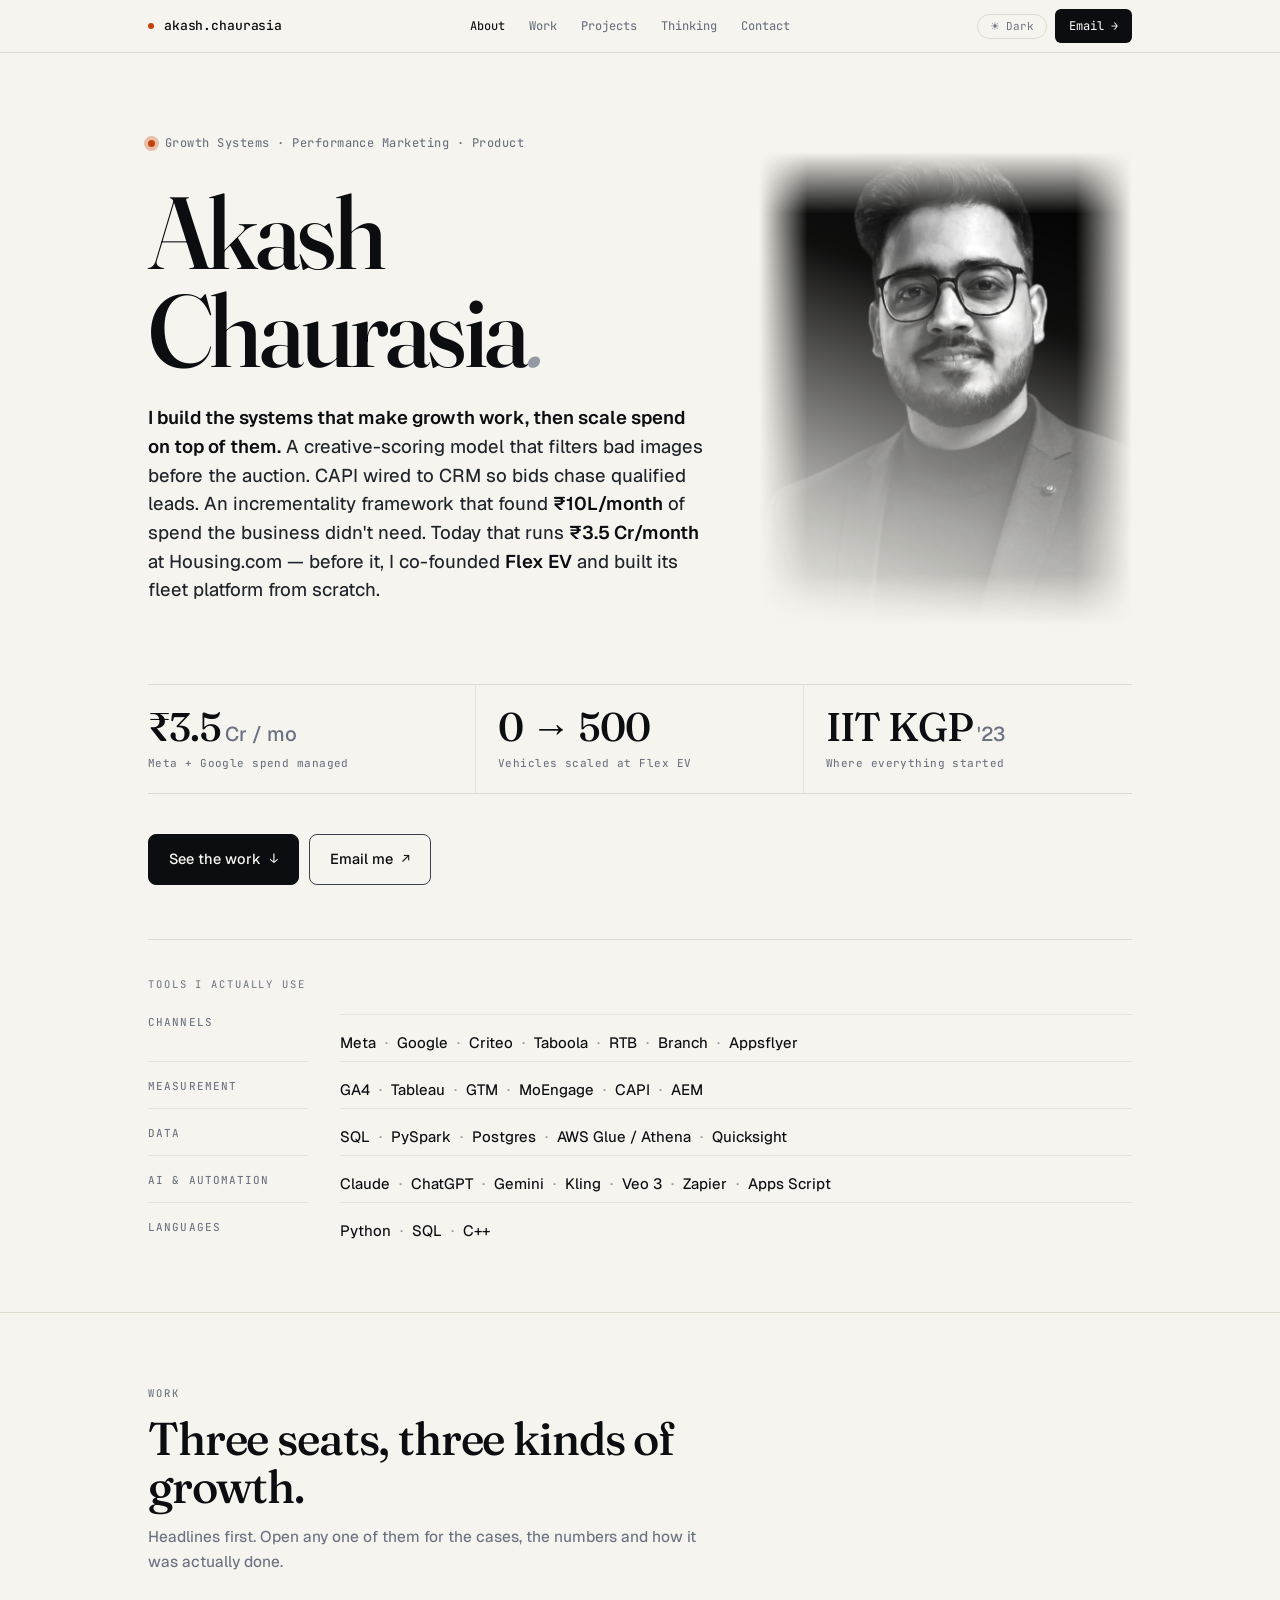
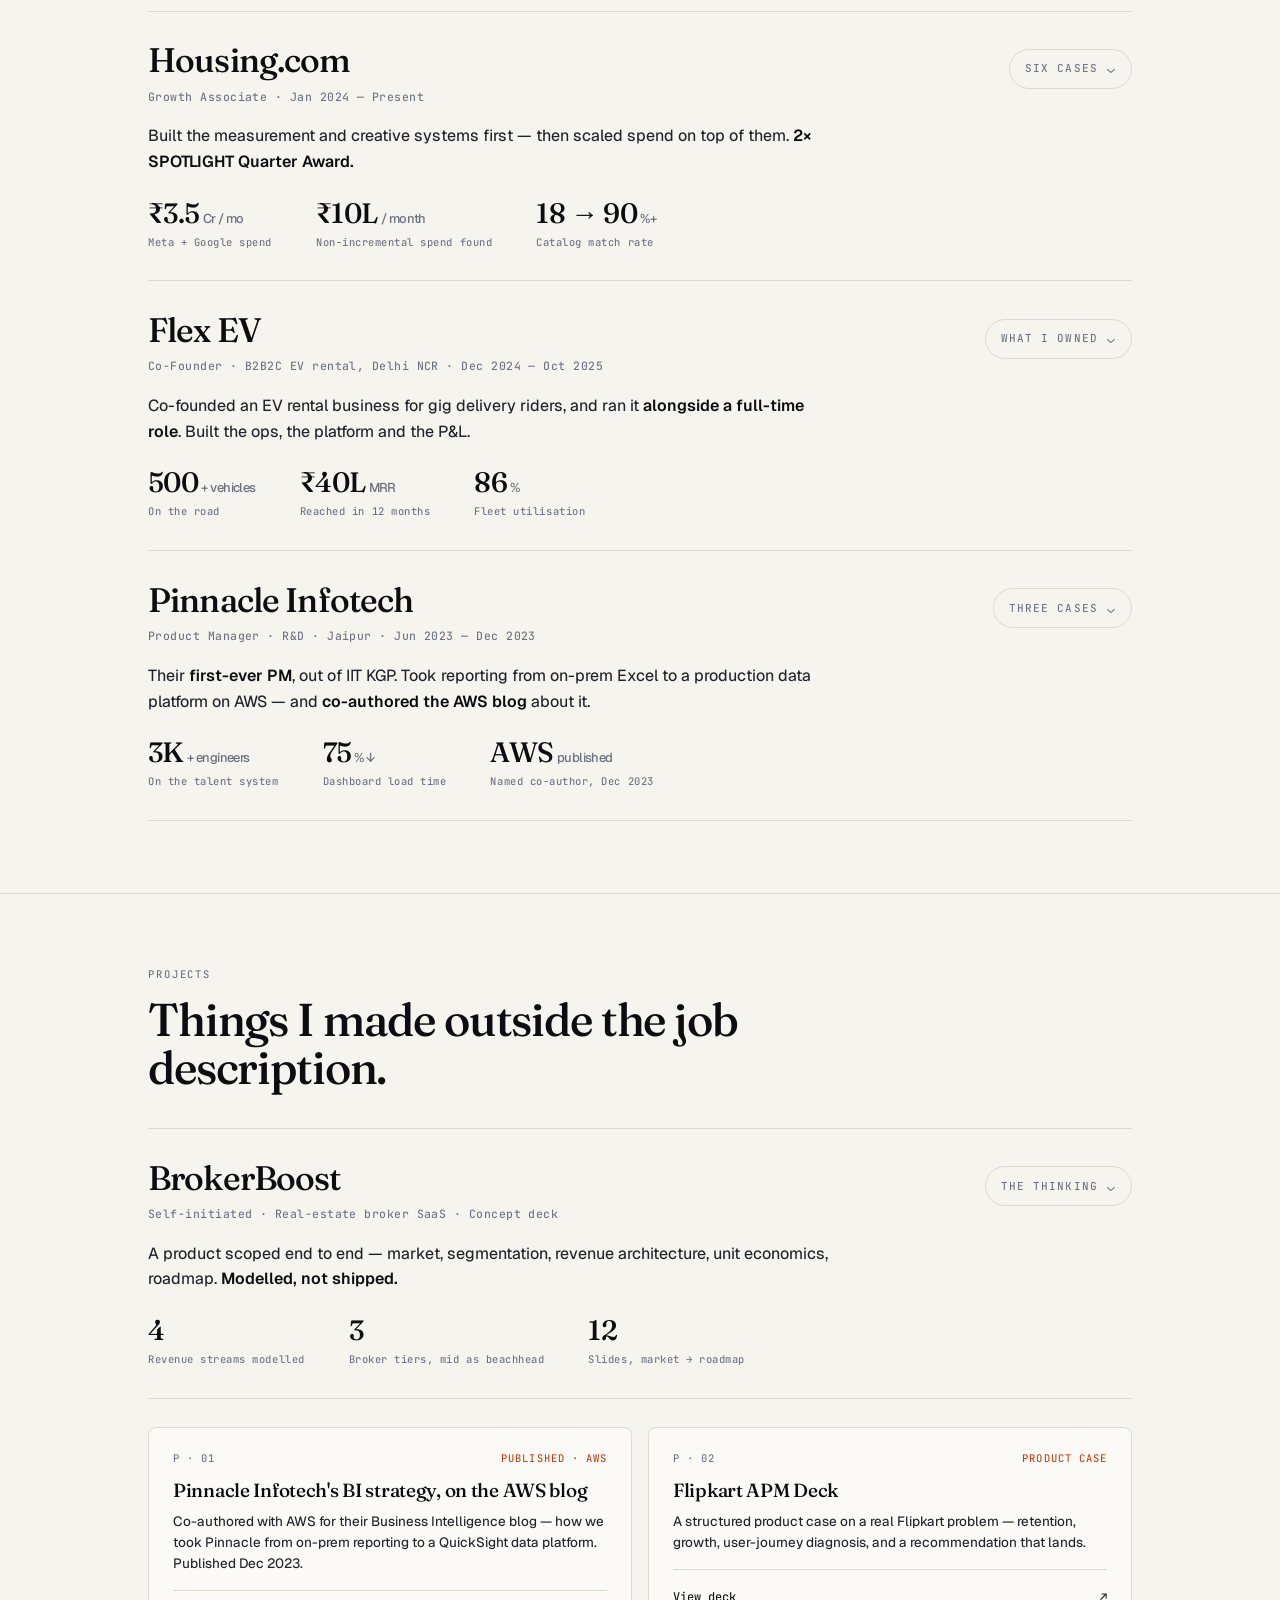
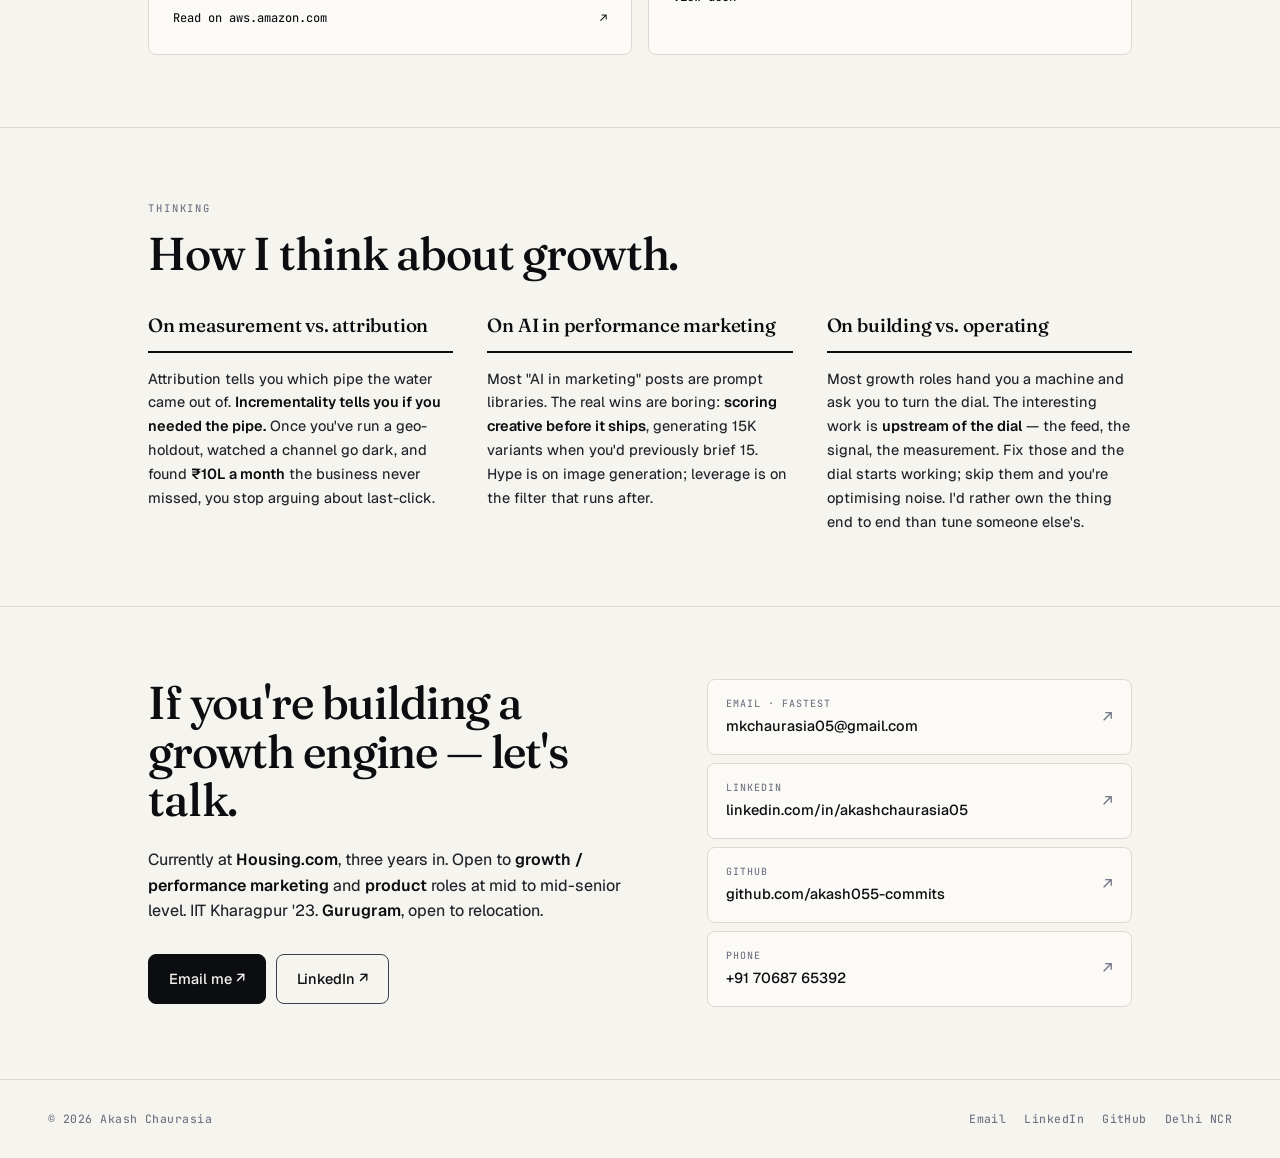
==== index.html @ cef1d316 "Redesign: drop the orange wash, bucket into five, collapse the density Background. Removed the anima" ====
<!doctype html>
<html lang="en" data-theme="light">
<head>
<meta charset="utf-8" />
<title>Akash Chaurasia — Growth systems, built and scaled</title>
<meta name="viewport" content="width=device-width,initial-scale=1" />
<meta name="description" content="I build the systems that make growth work — creative-scoring ML, CAPI and CRM plumbing, incrementality testing — then scale spend on top of them. ₹3.5 Cr/month at Housing.com. Co-founded Flex EV. IIT Kharagpur, 2023." />
<link rel="canonical" href="https://www.akashm.site/" />
<meta name="theme-color" content="#F5F4EE" media="(prefers-color-scheme: light)" />
<meta name="theme-color" content="#0D0D0D" media="(prefers-color-scheme: dark)" />

<!-- Social share -->
<meta property="og:type"        content="profile" />
<meta property="og:site_name"   content="Akash Chaurasia" />
<meta property="og:url"         content="https://www.akashm.site/" />
<meta property="og:title"       content="Akash Chaurasia — Growth systems, built and scaled" />
<meta property="og:description" content="I build the systems that make growth work — creative-scoring ML, CAPI and CRM plumbing, incrementality testing — then scale spend on top of them. ₹3.5 Cr/month at Housing.com. Co-founded Flex EV." />
<meta property="og:image"       content="https://www.akashm.site/photos/og-card.png" />
<meta property="og:image:width"  content="1200" />
<meta property="og:image:height" content="630" />
<meta property="og:image:alt"   content="Akash Chaurasia — growth systems, built and scaled" />
<meta name="twitter:card"        content="summary_large_image" />
<meta name="twitter:title"       content="Akash Chaurasia — Growth systems, built and scaled" />
<meta name="twitter:description" content="I build the systems that make growth work, then scale spend on top of them. ₹3.5 Cr/month at Housing.com. Co-founded Flex EV." />
<meta name="twitter:image"       content="https://www.akashm.site/photos/og-card.png" />

<link rel="icon" href="favicon.svg" type="image/svg+xml" />
<link rel="apple-touch-icon" href="apple-touch-icon.png" />

<link rel="preconnect" href="https://fonts.googleapis.com">
<link rel="preconnect" href="https://fonts.gstatic.com" crossorigin>
<link href="https://fonts.googleapis.com/css2?family=Fraunces:opsz,wght@9..144,400;9..144,500;9..144,600&family=Geist:wght@400;450;500;600;700&family=JetBrains+Mono:wght@400;500&display=swap" rel="stylesheet">

<script type="application/ld+json">
{
  "@context": "https://schema.org",
  "@type": "Person",
  "name": "Akash Chaurasia",
  "url": "https://www.akashm.site/",
  "image": "https://www.akashm.site/photos/portrait.jpeg",
  "jobTitle": "Growth Associate, Performance Marketing",
  "worksFor": { "@type": "Organization", "name": "Housing.com (REA India)" },
  "alumniOf": { "@type": "CollegeOrUniversity", "name": "Indian Institute of Technology Kharagpur" },
  "address": { "@type": "PostalAddress", "addressLocality": "Gurugram", "addressRegion": "Haryana", "addressCountry": "IN" },
  "email": "mailto:mkchaurasia05@gmail.com",
  "sameAs": [
    "https://www.linkedin.com/in/akashchaurasia05/",
    "https://github.com/akash055-commits",
    "https://aws.amazon.com/blogs/business-intelligence/pinnacle-infotechs-pioneering-business-intelligence-strategy-takes-off-with-amazon-quicksight/"
  ],
  "knowsAbout": ["Performance marketing", "Incrementality testing", "Marketing measurement", "AI creative operations", "Product management", "Business intelligence"]
}
</script>

<style>
  /* ============================================
     TOKENS — LIGHT
     ============================================ */
  :root {
    color-scheme: light;
    --paper:      #F5F4EE;
    --paper-2:    #EFEDE5;
    --card:       #FBFAF6;
    --wash:       #EDEAE0;
    --ink:        #0B0D10;
    --ink-2:      #1F232A;
    --ink-3:      #3A414D;
    --muted:      #6B7180;
    --muted-2:    #9499A3;
    --rule:       #DDDACF;
    --rule-soft:  #E6E3D8;
    --accent:     #C2410C;

    --f-sans:    "Geist", ui-sans-serif, system-ui, -apple-system, Arial, sans-serif;
    --f-display: "Fraunces", "Source Serif 4", Georgia, serif;
    --f-mono:    "JetBrains Mono", ui-monospace, SFMono-Regular, Menlo, monospace;

    --maxw: 1080px;
    --pad:  clamp(20px, 4vw, 48px);
    --nav-h: 52px;
  }

  /* ============================================
     TOKENS — DARK
     ============================================ */
  :root[data-theme="dark"] {
    color-scheme: dark;
    --paper:      #0C0C0E;
    --paper-2:    #131316;
    --card:       #171719;
    --wash:       #1A1A1D;
    --ink:        #EDEDEF;
    --ink-2:      #C0C0C4;
    --ink-3:      #85858B;
    --muted:      #74747C;
    --muted-2:    #4A4A52;
    --rule:       #2A2A2E;
    --rule-soft:  #202024;
    --accent:     #E8845C;
  }

  /* ============================================
     BASE
     ============================================ */
  *, *::before, *::after { box-sizing: border-box; }
  html { scroll-behavior: smooth; }
  html, body { margin: 0; padding: 0; }
  body {
    background: var(--paper);
    color: var(--ink);
    font-family: var(--f-sans);
    font-size: 16px;
    font-weight: 450;
    line-height: 1.55;
    -webkit-font-smoothing: antialiased;
    text-rendering: optimizeLegibility;
    font-feature-settings: "ss01","cv11";
    overflow-x: hidden;
    -webkit-tap-highlight-color: color-mix(in oklab, var(--accent) 18%, transparent);
    transition: background-color .3s ease, color .2s ease;
  }
  a { color: inherit; text-decoration: none; }
  ::selection { background: var(--accent); color: #fff; }
  img { max-width: 100%; display: block; }
  picture { display: block; }

  .skip {
    position: absolute; left: -9999px; top: 0; z-index: 200;
    background: var(--ink); color: var(--paper);
    padding: 10px 16px; border-radius: 0 0 8px 0;
    font-family: var(--f-mono); font-size: 12px;
  }
  .skip:focus { left: 0; }
  :focus-visible { outline: 2px solid var(--accent); outline-offset: 3px; border-radius: 4px; }

  /* ============================================
     NAV
     ============================================ */
  .nav {
    position: sticky; top: 0; z-index: 50;
    background: color-mix(in oklab, var(--paper) 90%, transparent);
    backdrop-filter: blur(12px);
    -webkit-backdrop-filter: blur(12px);
    border-bottom: 1px solid var(--rule);
    transition: background .3s ease, border-color .2s ease;
  }
  .nav-inner {
    max-width: var(--maxw); margin: 0 auto; padding: 0 var(--pad);
    height: var(--nav-h);
    display: flex; align-items: center; justify-content: space-between; gap: 16px;
  }
  .nav .mark {
    font-family: var(--f-mono); font-size: 13px; font-weight: 500;
    letter-spacing: -.01em; color: var(--ink);
    display: flex; align-items: center; gap: 10px; flex-shrink: 0;
  }
  .nav .mark .dot { width: 6px; height: 6px; border-radius: 50%; background: var(--accent); flex-shrink: 0; }
  .nav ul { list-style: none; padding: 0; margin: 0; display: flex; gap: 2px; }
  .nav ul a {
    font-family: var(--f-mono); font-size: 12px; color: var(--muted);
    padding: 8px 11px; border-radius: 6px;
    display: block; transition: color .15s, background .15s;
  }
  .nav ul a:hover { color: var(--ink); background: var(--paper-2); }
  .nav ul a[aria-current="true"] { color: var(--ink); }
  .nav-right { display: flex; align-items: center; gap: 8px; flex-shrink: 0; }
  .theme-toggle {
    display: flex; align-items: center; gap: 6px;
    font-family: var(--f-mono); font-size: 11px; color: var(--muted);
    background: none; border: 1px solid var(--rule); border-radius: 20px;
    padding: 6px 12px; cursor: pointer;
    transition: color .15s, border-color .15s, background .15s;
    white-space: nowrap; line-height: 1;
  }
  .theme-toggle:hover { color: var(--ink); border-color: var(--ink-3); background: var(--paper-2); }
  .nav .cta {
    font-family: var(--f-mono); font-size: 12px; padding: 8px 14px;
    background: var(--ink); color: var(--paper); border-radius: 6px;
    transition: background .15s, color .15s; white-space: nowrap;
  }
  .nav .cta:hover { background: var(--accent); color: #fff; }

  .hamburger {
    display: none; flex-direction: column; justify-content: space-between;
    width: 22px; height: 15px; background: none; border: none; padding: 0; cursor: pointer;
  }
  .hamburger span {
    display: block; height: 1.5px; background: var(--ink); border-radius: 2px;
    transition: transform .28s ease, opacity .28s ease, background .2s;
  }
  .hamburger.open span:nth-child(1) { transform: translateY(6.75px) rotate(45deg); }
  .hamburger.open span:nth-child(2) { opacity: 0; transform: scaleX(0); }
  .hamburger.open span:nth-child(3) { transform: translateY(-6.75px) rotate(-45deg); }

  @media (max-width: 820px) {
    .nav ul { display: none; }
    .nav .cta, .theme-toggle { display: none; }
    .hamburger { display: flex; }
  }

  /* Sticky bucket label — only where the inline nav is gone */
  .rail {
    display: none;
    position: sticky; top: var(--nav-h); z-index: 40;
    background: color-mix(in oklab, var(--paper) 92%, transparent);
    backdrop-filter: blur(10px); -webkit-backdrop-filter: blur(10px);
    border-bottom: 1px solid var(--rule-soft);
    font-family: var(--f-mono); font-size: 10.5px; letter-spacing: .16em;
    text-transform: uppercase; color: var(--muted);
    padding: 9px var(--pad);
  }
  .rail::before { content: "▸ "; color: var(--accent); }
  @media (max-width: 820px) { .rail { display: block; } }

  /* Mobile overlay */
  .mobile-menu {
    display: none;
    position: fixed; top: var(--nav-h); left: 0; right: 0; bottom: 0; z-index: 49;
    background: var(--paper);
    flex-direction: column; padding: 20px var(--pad) 36px; overflow-y: auto;
  }
  .mobile-menu.open { display: flex; }
  .mobile-menu nav a {
    font-family: var(--f-display); font-size: 26px; font-weight: 500;
    color: var(--ink); padding: 18px 0; min-height: 48px;
    border-bottom: 1px solid var(--rule);
    display: flex; justify-content: space-between; align-items: center;
    transition: color .2s;
  }
  .mobile-menu nav a:hover { color: var(--accent); }
  .mobile-menu nav a .arr { font-family: var(--f-mono); font-size: 15px; color: var(--muted); }
  .mobile-menu .mobile-ctas { margin-top: 26px; display: flex; flex-direction: column; gap: 12px; }
  .mobile-menu .m-theme { margin-top: auto; padding-top: 24px; }
  .mobile-menu .theme-toggle { display: flex; padding: 12px 16px; }

  /* ============================================
     LAYOUT
     ============================================ */
  .wrap { max-width: var(--maxw); margin: 0 auto; padding: 0 var(--pad); }
  section {
    padding: clamp(52px, 8vh, 100px) 0;
    border-bottom: 1px solid var(--rule);
    scroll-margin-top: calc(var(--nav-h) + 12px);
  }
  section:last-of-type { border-bottom: 0; }

  .bucket-head { margin-bottom: clamp(28px, 4vh, 48px); }
  .bucket-head .tag {
    font-family: var(--f-mono); font-size: 10.5px;
    text-transform: uppercase; letter-spacing: .18em;
    color: var(--muted); margin-bottom: 14px;
  }
  .bucket-head h2 {
    font-family: var(--f-display); font-weight: 500;
    font-size: clamp(28px, 4.4vw, 46px);
    line-height: 1.04; letter-spacing: -.025em; margin: 0; color: var(--ink);
    max-width: 20ch;
  }
  .bucket-head p {
    font-size: 15.5px; line-height: 1.6; color: var(--muted);
    margin: 14px 0 0; max-width: 56ch;
  }

  /* ============================================
     HERO / ABOUT
     ============================================ */
  .hero { padding: clamp(48px, 9vh, 96px) 0 clamp(44px, 7vh, 80px); }
  .hero .eyebrow {
    font-family: var(--f-mono); font-size: 12px; color: var(--muted);
    letter-spacing: .04em; display: flex; align-items: center; gap: 10px;
    margin-bottom: 30px;
  }
  .hero .eyebrow .pulse {
    width: 7px; height: 7px; border-radius: 50%;
    background: var(--accent); position: relative; flex-shrink: 0;
  }
  .hero .eyebrow .pulse::after {
    content: ""; position: absolute; inset: -4px; border-radius: 50%;
    background: var(--accent); opacity: .3; animation: pulse 2.6s ease-out infinite;
  }
  @keyframes pulse { 0% { transform: scale(.6); opacity: .35; } 100% { transform: scale(1.8); opacity: 0; } }

  .hero h1 {
    font-family: var(--f-display); font-weight: 500;
    font-size: clamp(46px, 8vw, 104px);
    line-height: .96; letter-spacing: -.035em; margin: 0 0 24px; color: var(--ink);
  }
  .hero h1 .soft { color: var(--muted-2); font-style: italic; font-weight: 400; }
  .hero .lede {
    font-size: clamp(16px, 1.8vw, 18.5px); line-height: 1.55;
    color: var(--ink-2); max-width: 54ch; margin: 0 0 40px; font-weight: 450;
  }
  .hero .lede b { color: var(--ink); font-weight: 600; }

  .hero-grid {
    display: grid; grid-template-columns: minmax(0, 1.5fr) minmax(0, 1fr);
    gap: clamp(20px, 4vw, 56px); align-items: center;
  }
  /* Portrait dissolved into the paper, not boxed on top of it.
     The photo was shot on a dark backdrop, so the two themes need different
     treatments: light gets a diagonal dissolve (the dark mass melts toward the
     bottom-left), dark gets `screen` — which drops the backdrop out entirely. */
  .hero-portrait img {
    width: 100%; height: auto;
    border: 0; border-radius: 0; box-shadow: none;
    filter: grayscale(100%) contrast(1.02) brightness(1.12);
    /* A diagonal dissolve toward the bottom-left, intersected with a fade on
       each of the four edges — so the photo never ends on a hard line. */
    -webkit-mask-image:
      linear-gradient(200deg, #000 4%, rgba(0,0,0,.94) 34%, rgba(0,0,0,.34) 72%, transparent 100%),
      linear-gradient(to bottom, transparent 0%, #000 13%),
      linear-gradient(to top,    transparent 0%, #000 11%),
      linear-gradient(to left,   transparent 0%, #000 15%),
      linear-gradient(to right,  transparent 0%, #000 13%);
    mask-image:
      linear-gradient(200deg, #000 4%, rgba(0,0,0,.94) 34%, rgba(0,0,0,.34) 72%, transparent 100%),
      linear-gradient(to bottom, transparent 0%, #000 13%),
      linear-gradient(to top,    transparent 0%, #000 11%),
      linear-gradient(to left,   transparent 0%, #000 15%),
      linear-gradient(to right,  transparent 0%, #000 13%);
    -webkit-mask-composite: source-in;
            mask-composite: intersect;
    transition: filter .3s ease;
  }
  :root[data-theme="dark"] .hero-portrait img {
    /* `screen` drops the dark studio backdrop straight out into the dark page. */
    filter: grayscale(100%) contrast(1.06) brightness(.96);
    mix-blend-mode: screen;
    -webkit-mask-image: linear-gradient(to bottom, #000 72%, rgba(0,0,0,.45) 90%, transparent 100%);
    mask-image: linear-gradient(to bottom, #000 72%, rgba(0,0,0,.45) 90%, transparent 100%);
    -webkit-mask-composite: source-over;
            mask-composite: add;
  }
  @media (max-width: 780px) {
    .hero-grid { grid-template-columns: 1fr; gap: 8px; }
    .hero-portrait { max-width: 260px; margin: 0 auto; }
  }

  .hero .stats {
    display: grid; grid-template-columns: repeat(3, 1fr);
    border-top: 1px solid var(--rule); border-bottom: 1px solid var(--rule);
    margin: 40px 0;
  }
  .hero .stat { padding: 22px 22px 22px 0; border-right: 1px solid var(--rule-soft); }
  .hero .stat:last-child  { border-right: 0; padding-right: 0; padding-left: 22px; }
  .hero .stat:nth-child(2){ padding-left: 22px; }
  .hero .stat .v {
    font-family: var(--f-display); font-weight: 500;
    font-size: clamp(26px, 4vw, 40px); line-height: 1;
    letter-spacing: -.025em; color: var(--ink);
    font-variant-numeric: tabular-nums; margin-bottom: 9px;
  }
  .hero .stat .v .u { font-family: var(--f-sans); font-size: .5em; font-weight: 500; color: var(--muted); margin-left: 4px; letter-spacing: 0; }
  .hero .stat .k { font-family: var(--f-mono); font-size: 11px; color: var(--muted); letter-spacing: .04em; line-height: 1.4; }
  @media (max-width: 640px) {
    .hero .stats { grid-template-columns: 1fr; }
    .hero .stat { border-right: 0; border-bottom: 1px solid var(--rule-soft); padding: 16px 0 !important; }
    .hero .stat:last-child { border-bottom: 0; }
    .hero .stat:first-child { padding-top: 0 !important; }
  }
  .hero .cta-row { display: flex; gap: 10px; flex-wrap: wrap; }

  /* ============================================
     BUTTONS
     ============================================ */
  .btn {
    font-family: var(--f-sans); font-weight: 500; font-size: 14.5px;
    padding: 13px 20px; border-radius: 8px; min-height: 46px;
    border: 1px solid var(--ink); background: var(--ink); color: var(--paper);
    cursor: pointer; transition: background .15s, border-color .15s, color .15s;
    display: inline-flex; align-items: center; justify-content: center; gap: 9px;
  }
  .btn:hover { background: var(--accent); border-color: var(--accent); color: #fff; }
  .btn.ghost { background: transparent; color: var(--ink); border-color: var(--ink-3); }
  .btn.ghost:hover { background: var(--ink); color: var(--paper); border-color: var(--ink); }
  :root[data-theme="dark"] .btn.ghost { color: var(--ink); border-color: var(--rule); }
  :root[data-theme="dark"] .btn.ghost:hover { background: var(--card); border-color: var(--ink-3); color: var(--ink); }
  .btn .arr { font-family: var(--f-mono); font-size: 13px; }

  /* ============================================
     ROLE BLOCK — the skim layer + expander
     ============================================ */
  .role-block {
    border-top: 1px solid var(--rule);
    scroll-margin-top: calc(var(--nav-h) + 12px);
  }
  .role-block:last-of-type { border-bottom: 1px solid var(--rule); }

  .role-block > summary {
    list-style: none; cursor: pointer;
    padding: clamp(26px, 3.4vh, 38px) 0;
    display: block;
    transition: background .18s ease;
  }
  .role-block > summary::-webkit-details-marker { display: none; }
  .role-block > summary::marker { content: ""; }
  .role-block > summary:hover .rb-title h3 { color: var(--accent); }

  .rb-head { display: flex; align-items: baseline; justify-content: space-between; gap: 20px; flex-wrap: wrap; }
  .rb-title h3 {
    font-family: var(--f-display); font-weight: 500;
    font-size: clamp(24px, 3.2vw, 34px); line-height: 1.1; letter-spacing: -.025em;
    margin: 0 0 8px; color: var(--ink); transition: color .18s;
  }
  .rb-meta { font-family: var(--f-mono); font-size: 11.5px; color: var(--muted); letter-spacing: .04em; }
  .rb-toggle {
    display: inline-flex; align-items: center; gap: 9px;
    font-family: var(--f-mono); font-size: 11px; letter-spacing: .1em;
    text-transform: uppercase; color: var(--muted);
    border: 1px solid var(--rule); border-radius: 20px;
    padding: 9px 15px; min-height: 40px; white-space: nowrap;
    transition: border-color .18s, color .18s, background .18s;
  }
  .role-block > summary:hover .rb-toggle { border-color: var(--ink-3); color: var(--ink); background: var(--paper-2); }
  .rb-chev { display: inline-block; transition: transform .28s cubic-bezier(.2,.7,.2,1); font-size: 13px; line-height: 1; }
  .role-block[open] .rb-chev { transform: rotate(180deg); }
  .role-block[open] .rb-toggle .lbl-closed { display: none; }
  .rb-toggle .lbl-open { display: none; }
  .role-block[open] .rb-toggle .lbl-open { display: inline; }

  .rb-line { font-size: 16px; line-height: 1.6; color: var(--ink-2); margin: 18px 0 0; max-width: 62ch; }
  .rb-line b { color: var(--ink); font-weight: 600; }

  .rb-stats { display: flex; flex-wrap: wrap; gap: 12px 44px; margin-top: 24px; }
  .rb-stats .s .v {
    font-family: var(--f-display); font-weight: 500; font-size: clamp(22px, 2.6vw, 28px);
    line-height: 1; letter-spacing: -.02em; color: var(--ink);
    font-variant-numeric: tabular-nums; margin-bottom: 7px;
  }
  .rb-stats .s .v .u { font-family: var(--f-sans); font-size: .46em; color: var(--muted); font-weight: 500; margin-left: 3px; }
  .rb-stats .s .k { font-family: var(--f-mono); font-size: 10.5px; color: var(--muted); letter-spacing: .05em; }

  .rb-body { padding-bottom: clamp(30px, 4vh, 46px); }
  .role-block[open] > .rb-body { animation: rbIn .4s cubic-bezier(.2,.7,.2,1); }
  @keyframes rbIn { from { opacity: 0; transform: translateY(-8px); } to { opacity: 1; transform: none; } }

  /* Height animation where the browser supports it; harmless everywhere else. */
  @supports (interpolate-size: allow-keywords) {
    :root { interpolate-size: allow-keywords; }
    .role-block::details-content {
      block-size: 0; overflow: hidden;
      transition: block-size .42s cubic-bezier(.2,.7,.2,1), content-visibility .42s allow-discrete;
    }
    .role-block[open]::details-content { block-size: auto; }
  }
  @media (prefers-reduced-motion: reduce) {
    .role-block[open] > .rb-body { animation: none; }
    .rb-chev { transition: none; }
    @supports (interpolate-size: allow-keywords) {
      .role-block::details-content { transition: none; }
    }
  }

  /* ============================================
     CASE CARDS
     ============================================ */
  .cases { display: grid; grid-template-columns: repeat(2, 1fr); gap: 16px; }
  @media (max-width: 780px) { .cases { grid-template-columns: 1fr; } }

  .case {
    background: var(--card); border: 1px solid var(--rule); border-radius: 10px;
    padding: 24px 24px 20px; display: flex; flex-direction: column;
    transition: border-color .2s, background .2s;
  }
  .case:hover { border-color: var(--ink-3); }
  .case .case-n { font-family: var(--f-mono); font-size: 10.5px; color: var(--muted-2); letter-spacing: .1em; margin-bottom: 13px; }
  .case h3 { font-family: var(--f-display); font-weight: 500; font-size: 20px; line-height: 1.22; letter-spacing: -.015em; margin: 0 0 12px; color: var(--ink); }
  .case .problem { font-size: 13px; color: var(--muted); font-style: italic; line-height: 1.5; margin: 0 0 12px; padding-left: 12px; border-left: 2px solid var(--rule); }
  .case .did { font-size: 14px; color: var(--ink-2); line-height: 1.55; margin: 0 0 20px; }
  .case .did b { color: var(--ink); font-weight: 600; }
  .case .outcome {
    margin-top: auto; padding-top: 16px; border-top: 1px solid var(--rule);
    display: flex; align-items: baseline; justify-content: space-between; gap: 10px;
  }
  .case .outcome .num { font-family: var(--f-display); font-weight: 500; font-size: 29px; letter-spacing: -.025em; color: var(--ink); line-height: 1; font-variant-numeric: tabular-nums; }
  .case .outcome .num .u { font-family: var(--f-sans); font-size: .44em; color: var(--muted); margin-left: 3px; font-weight: 500; }
  .case .outcome .label { font-family: var(--f-mono); font-size: 10.5px; color: var(--muted); letter-spacing: .06em; text-transform: uppercase; text-align: right; line-height: 1.4; max-width: 55%; }

  .award-strip {
    margin-top: 24px; padding: 16px 20px;
    background: var(--wash); border-radius: 8px;
    display: flex; align-items: center; gap: 13px;
    font-size: 14px; color: var(--ink-2);
  }
  .award-strip .star { font-family: var(--f-mono); font-size: 13px; color: var(--ink-3); font-weight: 500; letter-spacing: .04em; flex-shrink: 0; }
  .award-strip b { color: var(--ink); font-weight: 600; }
  .award-strip a { color: var(--accent); border-bottom: 1px solid currentColor; }

  /* ============================================
     OWNERSHIP GRID / INTRO
     ============================================ */
  .block-intro { font-size: 16px; line-height: 1.6; color: var(--ink-2); margin: 0 0 26px; max-width: 72ch; }
  .block-intro b { color: var(--ink); font-weight: 600; }

  .ownership {
    display: grid; grid-template-columns: repeat(2, 1fr);
    border-top: 1px solid var(--rule); border-left: 1px solid var(--rule);
    border-radius: 8px; overflow: hidden; margin-bottom: 24px;
  }
  .ownership .own {
    padding: 22px 22px 20px; border-right: 1px solid var(--rule); border-bottom: 1px solid var(--rule);
    background: var(--card); transition: background .2s;
  }
  .ownership .own:hover { background: var(--paper-2); }
  .ownership .own .tag { font-family: var(--f-mono); font-size: 10.5px; color: var(--accent); letter-spacing: .1em; text-transform: uppercase; margin-bottom: 9px; }
  .ownership .own h4 { font-family: var(--f-sans); font-weight: 600; font-size: 15px; line-height: 1.35; margin: 0 0 9px; color: var(--ink); }
  .ownership .own p { font-size: 13.5px; line-height: 1.55; color: var(--ink-2); margin: 0; }
  .ownership .own p b { color: var(--ink); font-weight: 600; }
  @media (max-width: 640px) { .ownership { grid-template-columns: 1fr; } }

  .note {
    padding: 24px 28px; background: var(--ink); color: var(--paper); border-radius: 8px;
  }
  :root[data-theme="dark"] .note { background: var(--paper-2); border: 1px solid var(--rule); }
  .note .tag { font-family: var(--f-mono); font-size: 11px; color: var(--accent); letter-spacing: .14em; text-transform: uppercase; margin-bottom: 12px; display: flex; align-items: center; gap: 10px; }
  .note .tag::before { content: ""; width: 18px; height: 1px; background: var(--accent); display: inline-block; }
  .note p { font-family: var(--f-display); font-weight: 400; font-style: italic; font-size: clamp(16px, 2vw, 20px); line-height: 1.44; margin: 0; color: #E4E1D3; }
  :root[data-theme="dark"] .note p { color: var(--ink-2); }
  .note p b { color: var(--paper); font-weight: 500; font-style: normal; }
  :root[data-theme="dark"] .note p b { color: var(--ink); }

  /* ============================================
     HOW I THINK
     ============================================ */
  .thoughts { display: grid; grid-template-columns: repeat(3, 1fr); gap: 34px; }
  @media (max-width: 900px) { .thoughts { grid-template-columns: 1fr; gap: 30px; } }
  .thought h3 { font-family: var(--f-display); font-weight: 500; font-size: 19px; line-height: 1.25; letter-spacing: -.01em; margin: 0 0 14px; color: var(--ink); padding-bottom: 13px; border-bottom: 2px solid var(--ink); }
  .thought p { font-size: 14.5px; line-height: 1.65; color: var(--ink-2); margin: 0; }
  .thought p b { color: var(--ink); font-weight: 600; }

  /* ============================================
     LINKEDIN POSTS
     ============================================ */
  .li-wrap { margin-top: clamp(44px, 6vh, 72px); padding-top: clamp(34px, 4vh, 52px); border-top: 1px solid var(--rule); }
  .li-wrap h3 { font-family: var(--f-display); font-weight: 500; font-size: clamp(20px, 2.6vw, 26px); letter-spacing: -.02em; margin: 0 0 26px; color: var(--ink); }
  .li-grid { display: grid; grid-template-columns: repeat(3, 1fr); gap: 16px; margin-bottom: 28px; }
  @media (max-width: 900px) { .li-grid { grid-template-columns: 1fr; } }
  .li-post {
    background: var(--card); border: 1px solid var(--rule); border-radius: 10px;
    padding: 22px; display: flex; flex-direction: column; transition: border-color .2s;
  }
  .li-post:hover { border-color: var(--ink-3); }
  .li-post .post-date { font-family: var(--f-mono); font-size: 11px; color: var(--muted); letter-spacing: .07em; margin-bottom: 12px; }
  .li-post .post-content { font-size: 14px; line-height: 1.65; color: var(--ink-2); flex: 1; margin-bottom: 18px; display: -webkit-box; -webkit-line-clamp: 7; -webkit-box-orient: vertical; overflow: hidden; white-space: pre-line; }
  .li-post .post-footer { display: flex; justify-content: space-between; align-items: center; padding-top: 13px; border-top: 1px solid var(--rule); }
  .li-post .post-eng { font-family: var(--f-mono); font-size: 11px; color: var(--muted); display: flex; gap: 10px; }
  .li-post .post-link { font-family: var(--f-mono); font-size: 11px; color: var(--accent); }
  .li-footer { display: flex; align-items: center; justify-content: space-between; flex-wrap: wrap; gap: 12px; }
  .li-updated { font-family: var(--f-mono); font-size: 11px; color: var(--muted); letter-spacing: .04em; }

  /* ============================================
     PROJECT CARDS
     ============================================ */
  .projects { display: grid; grid-template-columns: repeat(2, 1fr); gap: 16px; margin-top: 28px; }
  @media (max-width: 780px) { .projects { grid-template-columns: 1fr; } }
  .project {
    padding: 22px 24px 20px; background: var(--card); border: 1px solid var(--rule);
    border-radius: 8px; display: flex; flex-direction: column; transition: border-color .2s;
  }
  .project:hover { border-color: var(--ink); }
  .project .tag-row { display: flex; justify-content: space-between; font-family: var(--f-mono); font-size: 10.5px; color: var(--muted); letter-spacing: .1em; text-transform: uppercase; margin-bottom: 13px; }
  .project .tag-row .type { color: var(--accent); }
  .project h4 { font-family: var(--f-display); font-weight: 500; font-size: 19px; line-height: 1.2; letter-spacing: -.015em; margin: 0 0 9px; color: var(--ink); }
  .project p { font-size: 13.5px; line-height: 1.55; color: var(--ink-2); margin: 0; }
  .project .plink { margin-top: 16px; padding-top: 13px; min-height: 44px; border-top: 1px solid var(--rule); display: flex; justify-content: space-between; align-items: center; font-family: var(--f-mono); font-size: 12px; color: var(--ink); transition: color .2s; }
  .project .plink:hover { color: var(--accent); }

  /* ============================================
     STACK
     ============================================ */
  .stack-wrap { margin-top: clamp(44px, 6vh, 72px); padding-top: clamp(30px, 4vh, 44px); border-top: 1px solid var(--rule); }
  .stack-wrap h3 { font-family: var(--f-mono); font-size: 10.5px; text-transform: uppercase; letter-spacing: .18em; color: var(--muted); margin: 0 0 22px; font-weight: 400; }
  .stack { display: grid; grid-template-columns: 160px 1fr; gap: 0 32px; }
  .stack .cat { font-family: var(--f-mono); font-size: 11px; text-transform: uppercase; letter-spacing: .1em; color: var(--muted); padding: 16px 0 6px; border-top: 1px solid var(--rule-soft); }
  .stack .cat:first-of-type { border-top: 0; padding-top: 0; }
  .stack .items { padding: 16px 0 6px; border-top: 1px solid var(--rule-soft); font-size: 15px; line-height: 1.6; color: var(--ink); }
  .stack .items:first-of-type { border-top: 0; padding-top: 0; }
  .stack .sep { color: var(--muted-2); margin: 0 5px; }
  @media (max-width: 640px) {
    .stack { grid-template-columns: 1fr; gap: 0; }
    .stack .cat { padding-bottom: 0; padding-top: 18px; border-top: 1px solid var(--rule-soft); }
    .stack .cat:first-of-type { padding-top: 0; }
    .stack .items { border-top: 0; padding-top: 6px; padding-bottom: 14px; }
  }

  /* ============================================
     CONTACT
     ============================================ */
  .contact-wrap { display: grid; grid-template-columns: 1.2fr 1fr; gap: 48px; align-items: start; }
  @media (max-width: 780px) { .contact-wrap { grid-template-columns: 1fr; gap: 28px; } }
  .contact h2 { font-family: var(--f-display); font-weight: 500; font-size: clamp(28px, 4.4vw, 46px); line-height: 1.06; letter-spacing: -.025em; margin: 0 0 22px; color: var(--ink); }
  .contact .status { font-size: 16px; line-height: 1.6; color: var(--ink-2); margin: 0 0 30px; max-width: 46ch; }
  .contact .status b { color: var(--ink); font-weight: 600; }
  .contact-links { display: grid; gap: 8px; }
  .contact-links a { padding: 16px 18px; min-height: 48px; background: var(--card); border: 1px solid var(--rule); border-radius: 8px; display: flex; justify-content: space-between; align-items: center; transition: border-color .15s, background .15s; }
  .contact-links a:hover { border-color: var(--ink); background: var(--paper-2); }
  .contact-links .lbl { font-family: var(--f-mono); font-size: 10px; color: var(--muted); letter-spacing: .1em; text-transform: uppercase; margin-bottom: 4px; }
  .contact-links .val { font-size: 14.5px; color: var(--ink); font-weight: 500; }
  .contact-links .arr { font-family: var(--f-mono); color: var(--muted); transition: color .15s; }
  .contact-links a:hover .arr { color: var(--accent); }

  /* ============================================
     FOOTER
     ============================================ */
  footer { padding: 30px var(--pad); border-top: 1px solid var(--rule); display: flex; justify-content: space-between; font-family: var(--f-mono); font-size: 11.5px; color: var(--muted); letter-spacing: .04em; flex-wrap: wrap; gap: 10px; }
  footer a:hover { color: var(--ink); }
  .footer-links { display: flex; gap: 18px; flex-wrap: wrap; }

  /* ============================================
     PHOTO GRID
     ============================================ */
  .photo-grid { margin-top: 24px; display: grid; grid-template-columns: repeat(4, 1fr); gap: 10px; }
  .photo-grid.three { grid-template-columns: repeat(3, 1fr); }
  .photo { position: relative; margin: 0; aspect-ratio: 4/3; border-radius: 8px; overflow: hidden; background: var(--paper-2); border: 1px solid var(--rule); }
  .photo picture { width: 100%; height: 100%; }
  .photo img { width: 100%; height: 100%; object-fit: cover; }
  .photo figcaption { position: absolute; left: 0; right: 0; bottom: 0; padding: 20px 11px 9px; background: linear-gradient(to top, rgba(11,13,16,.72), transparent); font-family: var(--f-mono); font-size: 10.5px; letter-spacing: .06em; color: #fff; opacity: 0; transition: opacity .2s; }
  .photo:hover figcaption { opacity: 1; }
  @media (hover: none) { .photo figcaption { opacity: 1; } }
  @media (max-width: 780px) { .photo-grid, .photo-grid.three { grid-template-columns: repeat(2, 1fr); gap: 8px; } }

  /* ============================================
     BACK TO TOP + PROGRESS
     ============================================ */
  .back-top {
    position: fixed; bottom: 24px; right: 24px; z-index: 60;
    width: 44px; height: 44px;
    background: var(--ink); color: var(--paper);
    border: none; border-radius: 50%; cursor: pointer;
    display: flex; align-items: center; justify-content: center;
    font-size: 15px; opacity: 0; transform: translateY(10px); pointer-events: none;
    transition: opacity .28s, transform .28s, background .15s;
    box-shadow: 0 4px 16px -4px rgba(0,0,0,.22);
  }
  .back-top.visible { opacity: 1; transform: none; pointer-events: auto; }
  .back-top:hover { background: var(--accent); color: #fff; }
  .scroll-progress { position: fixed; top: 0; left: 0; height: 2px; width: 0; background: var(--accent); z-index: 100; transition: width .08s linear; }

  /* ============================================
     REVEAL — calmer than before
     ============================================ */
  .num-target { font-variant-numeric: tabular-nums; }
  .reveal { opacity: 0; transform: translateY(10px); transition: opacity .5s cubic-bezier(.2,.7,.2,1), transform .5s cubic-bezier(.2,.7,.2,1); }
  .reveal.in { opacity: 1; transform: none; }
  .reveal.d1 { transition-delay: .07s; }
  .reveal.d2 { transition-delay: .14s; }

  @media (prefers-reduced-motion: reduce) {
    html { scroll-behavior: auto; }
    .reveal, .reveal.d1, .reveal.d2 { opacity: 1 !important; transform: none !important; transition: none !important; }
    .hero .eyebrow .pulse::after { animation: none; }
  }
</style>
</head>
<body>

<a class="skip" href="#about">Skip to content</a>
<div class="scroll-progress" id="progress"></div>
<button class="back-top" id="back-top" aria-label="Back to top">↑</button>

<!-- NAV -->
<nav class="nav">
  <div class="nav-inner">
    <a href="#about" class="mark"><span class="dot"></span>akash.chaurasia</a>
    <ul>
      <li><a href="#about">About</a></li>
      <li><a href="#work">Work</a></li>
      <li><a href="#projects">Projects</a></li>
      <li><a href="#thinking">Thinking</a></li>
      <li><a href="#contact">Contact</a></li>
    </ul>
    <div class="nav-right">
      <button class="theme-toggle" id="theme-toggle" aria-label="Toggle dark mode">
        <span id="theme-icon">☀</span>
        <span id="theme-label">Dark</span>
      </button>
      <a class="cta" href="mailto:mkchaurasia05@gmail.com">Email →</a>
      <button class="hamburger" id="hamburger" aria-label="Open menu" aria-expanded="false">
        <span></span><span></span><span></span>
      </button>
    </div>
  </div>
</nav>

<div class="rail" id="rail" aria-hidden="true">About</div>

<!-- Mobile menu -->
<div class="mobile-menu" id="mobile-menu" aria-label="Navigation">
  <nav>
    <a href="#about"    class="ml">About <span class="arr">→</span></a>
    <a href="#work"     class="ml">Work <span class="arr">→</span></a>
    <a href="#projects" class="ml">Projects <span class="arr">→</span></a>
    <a href="#thinking" class="ml">Thinking <span class="arr">→</span></a>
    <a href="#contact"  class="ml">Contact <span class="arr">→</span></a>
  </nav>
  <div class="mobile-ctas">
    <a class="btn" href="mailto:mkchaurasia05@gmail.com">Email me ↗</a>
    <a class="btn ghost" href="https://linkedin.com/in/akashchaurasia05/" target="_blank" rel="noopener">LinkedIn ↗</a>
  </div>
  <div class="m-theme">
    <button class="theme-toggle" id="theme-toggle-m" aria-label="Toggle dark mode">
      <span id="theme-icon-m">☀</span>
      <span id="theme-label-m">Dark mode</span>
    </button>
  </div>
</div>

<main>

<!-- ============ ABOUT ============ -->
<section class="hero" id="about" data-bucket="About">
  <div class="wrap">
    <div class="hero-grid">
      <div class="hero-intro">
        <div class="eyebrow">
          <span class="pulse"></span>
          <span>Growth Systems · Performance Marketing · Product</span>
        </div>
        <h1>Akash<br>Chaurasia<span class="soft">.</span></h1>
        <p class="lede">
          <b>I build the systems that make growth work, then scale spend on top of them.</b> A creative-scoring model that filters bad images before the auction. CAPI wired to CRM so bids chase qualified leads. An incrementality framework that found <b>₹10L/month</b> of spend the business didn't need. Today that runs <b>₹3.5 Cr/month</b> at Housing.com — before it, I co-founded <b>Flex EV</b> and built its fleet platform from scratch.
        </p>
      </div>
      <div class="hero-portrait">
        <picture><source srcset="photos/portrait.webp" type="image/webp"><img src="photos/portrait.jpeg" alt="Akash Chaurasia" width="800" height="1017" loading="eager" fetchpriority="high" decoding="async"></picture>
      </div>
    </div>

    <div class="stats">
      <div class="stat">
        <div class="v">₹<span class="num-target" data-count="3.5" data-decimals="1">0.0</span><span class="u">Cr / mo</span></div>
        <div class="k">Meta + Google spend managed</div>
      </div>
      <div class="stat">
        <div class="v">0 → <span class="num-target" data-count="500">0</span></div>
        <div class="k">Vehicles scaled at Flex EV</div>
      </div>
      <div class="stat">
        <div class="v">IIT KGP<span class="u">'23</span></div>
        <div class="k">Where everything started</div>
      </div>
    </div>

    <div class="cta-row">
      <a class="btn" href="#work">See the work <span class="arr">↓</span></a>
      <a class="btn ghost" href="mailto:mkchaurasia05@gmail.com">Email me <span class="arr">↗</span></a>
    </div>

    <div class="stack-wrap reveal">
      <h3>Tools I actually use</h3>
      <div class="stack">
        <div class="cat">Channels</div>
        <div class="items">Meta <span class="sep">·</span> Google <span class="sep">·</span> Criteo <span class="sep">·</span> Taboola <span class="sep">·</span> RTB <span class="sep">·</span> Branch <span class="sep">·</span> Appsflyer</div>
        <div class="cat">Measurement</div>
        <div class="items">GA4 <span class="sep">·</span> Tableau <span class="sep">·</span> GTM <span class="sep">·</span> MoEngage <span class="sep">·</span> CAPI <span class="sep">·</span> AEM</div>
        <div class="cat">Data</div>
        <div class="items">SQL <span class="sep">·</span> PySpark <span class="sep">·</span> Postgres <span class="sep">·</span> AWS Glue / Athena <span class="sep">·</span> Quicksight</div>
        <div class="cat">AI &amp; Automation</div>
        <div class="items">Claude <span class="sep">·</span> ChatGPT <span class="sep">·</span> Gemini <span class="sep">·</span> Kling <span class="sep">·</span> Veo 3 <span class="sep">·</span> Zapier <span class="sep">·</span> Apps Script</div>
        <div class="cat">Languages</div>
        <div class="items">Python <span class="sep">·</span> SQL <span class="sep">·</span> C++</div>
      </div>
    </div>
  </div>
</section>

<!-- ============ WORK ============ -->
<section id="work" data-bucket="Work">
  <div class="wrap">
    <div class="bucket-head reveal">
      <div class="tag">Work</div>
      <h2>Three seats, three kinds of growth.</h2>
      <p>Headlines first. Open any one of them for the cases, the numbers and how it was actually done.</p>
    </div>

    <!-- HOUSING -->
    <details class="role-block reveal" id="housing">
      <summary>
        <div class="rb-head">
          <div class="rb-title">
            <h3>Housing.com</h3>
            <div class="rb-meta">Growth Associate · Jan 2024 — Present</div>
          </div>
          <div class="rb-toggle"><span class="lbl-closed">Six cases</span><span class="lbl-open">Close</span><span class="rb-chev">⌄</span></div>
        </div>
        <p class="rb-line">Built the measurement and creative systems first — then scaled spend on top of them. <b>2× SPOTLIGHT Quarter Award.</b></p>
        <div class="rb-stats">
          <div class="s"><div class="v">₹3.5<span class="u">Cr / mo</span></div><div class="k">Meta + Google spend</div></div>
          <div class="s"><div class="v">₹10L<span class="u">/ month</span></div><div class="k">Non-incremental spend found</div></div>
          <div class="s"><div class="v">18 → 90<span class="u">%+</span></div><div class="k">Catalog match rate</div></div>
        </div>
      </summary>
      <div class="rb-body">
        <div class="cases">
          <article class="case">
            <div class="case-n">CASE 01 · MEASUREMENT</div>
            <h3>The incrementality framework that found ₹10L/month we didn't need to spend.</h3>
            <p class="problem">Budget allocation running on last-click and gut calls.</p>
            <p class="did">Built the cross-city testing framework Housing.com now uses to measure <b>true campaign lift</b> and cost per incremental lead, across <b>12 markets</b>. A geo-holdout in Chennai surfaced <b>₹10L/month</b> of non-incremental spend — roughly <b>₹80L/quarter</b> at full scale.</p>
            <div class="outcome">
              <div class="num">₹10L<span class="u">/ month</span></div>
              <div class="label">non-incremental spend found</div>
            </div>
          </article>
          <article class="case">
            <div class="case-n">CASE 02 · AI CREATIVE</div>
            <h3>An AI creative engine — and a quality gate that runs at auction time.</h3>
            <p class="problem">Bad property images slipping into live campaigns, week after week.</p>
            <p class="did">Shipped <b>15,000 videos</b> through Kling AI and Veo 3 and <b>30,000 enhanced images</b>. Built a runtime ML scoring model with the Data Science team that strips non-marketable creative from the feed before it serves, and expanded into Reels and Stories.</p>
            <div class="outcome">
              <div class="num">80<span class="u">% ↓</span></div>
              <div class="label">bad-image escalations</div>
            </div>
          </article>
          <article class="case">
            <div class="case-n">CASE 03 · TRACKING &amp; DATA QUALITY</div>
            <h3>Rebuilt the catalog feed: 18% → 90%+ match rate.</h3>
            <p class="problem">Campaigns optimising on broken signal — most of the catalog never matched.</p>
            <p class="did">Stripped irrelevant Meta Pixel and FB SDK parameters, added an <b>hourly out-of-stock cron</b>, and enriched property params. Fixed an <b>18% city-mismatch</b> rate in the same pass.</p>
            <div class="outcome">
              <div class="num">+10<span class="u">% CTR</span></div>
              <div class="label">QoQ · CVR +5%</div>
            </div>
          </article>
          <article class="case">
            <div class="case-n">CASE 04 · LEAD QUALITY</div>
            <h3>CAPI wired into CRM, so bids optimise on qualified leads.</h3>
            <p class="problem">No per-channel × campaign view of what a good lead actually looked like.</p>
            <p class="did">Connected <b>CAPI for Leadgen</b> to CRM and dialer signals, then moved optimisation onto the <b>call-connected lead</b> rather than the raw form submit.</p>
            <div class="outcome">
              <div class="num">9<span class="u">% ↓</span></div>
              <div class="label">cost per qualified lead · Mumbai &amp; Noida</div>
            </div>
          </article>
          <article class="case">
            <div class="case-n">CASE 05 · AUTOMATION</div>
            <h3>Built the CRM behind a 5-person lead-generation desk.</h3>
            <p class="problem">Callers working manual lists, with no view of agent productivity.</p>
            <p class="did">Built the CRM and the automation layer around it for a <b>5-person lead-generation calling team</b> — the work that won the first SPOTLIGHT award.</p>
            <div class="outcome">
              <div class="num">₹2L<span class="u">/ month</span></div>
              <div class="label">agent productivity saved</div>
            </div>
          </article>
          <article class="case">
            <div class="case-n">CASE 06 · PAID MEDIA</div>
            <h3>Scaled Meta + Google from ₹1.5 Cr → ₹3.5 Cr/mo, 12 → 36 cities.</h3>
            <p class="problem">A fragmented 180-campaign account starved of learning volume.</p>
            <p class="did">Restructured <b>180 → 100 campaigns</b> into PAN-India, city-cluster and city tiers, and shifted bidding from Highest Volume to <b>tCPA</b> under SOP-led governance. <b>CPL −5% QoQ</b>, CPM flat YoY against an industry that rose ~5%, affiliate share <b>6% → 9%</b>.</p>
            <div class="outcome">
              <div class="num">15<span class="u">% ↓</span></div>
              <div class="label">CPV, while spend grew 2.3×</div>
            </div>
          </article>
        </div>
        <div class="award-strip">
          <span class="star">★ ★</span>
          <div><b>2× SPOTLIGHT Quarter Award</b> — one for building the CRM, one for the campaign restructure and the Kling AI creative engine. <b>Martech AI Awards winner</b> with the Housing.com team.</div>
        </div>
        <div class="photo-grid three">
          <figure class="photo"><picture><source srcset="photos/housing/martech-awards.webp" type="image/webp"><img src="photos/housing/martech-awards.jpeg" alt="Martech AI Awards" width="800" height="642" loading="lazy" decoding="async"></picture><figcaption>Martech AI Awards · Winner</figcaption></figure>
          <figure class="photo"><picture><source srcset="photos/housing/team-1.webp" type="image/webp"><img src="photos/housing/team-1.jpeg" alt="Housing.com team" width="800" height="565" loading="lazy" decoding="async"></picture><figcaption>The team</figcaption></figure>
          <figure class="photo"><picture><source srcset="photos/housing/team-2.webp" type="image/webp"><img src="photos/housing/team-2.jpeg" alt="Housing.com team" width="800" height="565" loading="lazy" decoding="async"></picture><figcaption>The team</figcaption></figure>
        </div>
      </div>
    </details>

    <!-- FLEX EV -->
    <details class="role-block reveal" id="flex">
      <summary>
        <div class="rb-head">
          <div class="rb-title">
            <h3>Flex EV</h3>
            <div class="rb-meta">Co-Founder · B2B2C EV rental, Delhi NCR · Dec 2024 — Oct 2025</div>
          </div>
          <div class="rb-toggle"><span class="lbl-closed">What I owned</span><span class="lbl-open">Close</span><span class="rb-chev">⌄</span></div>
        </div>
        <p class="rb-line">Co-founded an EV rental business for gig delivery riders, and ran it <b>alongside a full-time role</b>. Built the ops, the platform and the P&amp;L.</p>
        <div class="rb-stats">
          <div class="s"><div class="v">500<span class="u">+ vehicles</span></div><div class="k">On the road</div></div>
          <div class="s"><div class="v">₹40L<span class="u">MRR</span></div><div class="k">Reached in 12 months</div></div>
          <div class="s"><div class="v">86<span class="u">%</span></div><div class="k">Fleet utilisation</div></div>
        </div>
      </summary>
      <div class="rb-body">
        <p class="block-intro">Co-founded a <b>B2B2C EV rental business</b> for gig delivery riders in Delhi NCR. Scaled to <b>500+ vehicles</b> and <b>₹40L MRR</b> in 12 months at <b>86% utilisation</b> — while holding a full-time role at Housing.com. Stepped back in October 2025.</p>
        <div class="ownership">
          <div class="own"><div class="tag">OPS</div><h4>End-to-end ops from scratch.</h4><p>Rider onboarding, collections, recovery, maintenance. <b>1 → 3 hubs</b>, <b>2 → 30 team</b>.</p></div>
          <div class="own"><div class="tag">FINANCE</div><h4>Payment &amp; KYC automation.</h4><p>Replaced manual QR collections with <b>Easebuzz bulk payment links</b> and automated rider KYC through <b>Leegality</b>. Cleaned up reconciliation, cut leakage.</p></div>
          <div class="own"><div class="tag">PRODUCT</div><h4>Sheets and Apps Script → a real platform.</h4><p>Started the whole operation on Google Sheets, GForms and Apps Script, then rebuilt it as an in-house <b>Fleet Management Platform</b> and Rider App for rent tracking, dues and asset visibility.</p></div>
          <div class="own"><div class="tag">TELEMATICS</div><h4>In-vehicle IoT into the fleet platform.</h4><p>Piped third-party in-vehicle IoT and webhooks into our own platform for <b>remote immobilisation</b> and theft prevention.</p></div>
          <div class="own"><div class="tag">DEMAND · GTM</div><h4>Demand partnerships with Uber, Zepto and Porter.</h4><p>Cold outreach → commercial close across three delivery platforms, plus OEM and battery-swap supply deals.</p></div>
          <div class="own"><div class="tag">LEADERSHIP</div><h4>Built the operating layer.</h4><p>Hired the first hub managers. Wrote the SOPs for collections, recovery, redeployment.</p></div>
        </div>
        <div class="note">
          <div class="tag">On the exit</div>
          <p>Stepped back in October 2025 after a <b>structural disagreement on operating discipline</b> with my co-founder — foundations before scale. Took the lessons; took the operator scars.</p>
        </div>
        <div class="photo-grid">
          <figure class="photo"><picture><source srcset="photos/flexev/co-founder-fleet.webp" type="image/webp"><img src="photos/flexev/co-founder-fleet.jpeg" alt="With co-founder at the fleet hub" width="562" height="1000" loading="lazy" decoding="async"></picture><figcaption>With co-founder · fleet hub</figcaption></figure>
          <figure class="photo"><picture><source srcset="photos/flexev/fleet-2.webp" type="image/webp"><img src="photos/flexev/fleet-2.jpeg" alt="Flex EV fleet" width="800" height="600" loading="lazy" decoding="async"></picture><figcaption>On the ground</figcaption></figure>
          <figure class="photo"><picture><source srcset="photos/flexev/fleet-3.webp" type="image/webp"><img src="photos/flexev/fleet-3.jpeg" alt="Flex EV operations" width="800" height="897" loading="lazy" decoding="async"></picture><figcaption>Ops</figcaption></figure>
          <figure class="photo"><picture><source srcset="photos/flexev/fleet-4.webp" type="image/webp"><img src="photos/flexev/fleet-4.jpeg" alt="Flex EV fleet" width="800" height="437" loading="lazy" decoding="async"></picture><figcaption>The fleet</figcaption></figure>
        </div>
      </div>
    </details>

    <!-- PINNACLE -->
    <details class="role-block reveal" id="pinnacle">
      <summary>
        <div class="rb-head">
          <div class="rb-title">
            <h3>Pinnacle Infotech</h3>
            <div class="rb-meta">Product Manager · R&amp;D · Jaipur · Jun 2023 — Dec 2023</div>
          </div>
          <div class="rb-toggle"><span class="lbl-closed">Three cases</span><span class="lbl-open">Close</span><span class="rb-chev">⌄</span></div>
        </div>
        <p class="rb-line">Their <b>first-ever PM</b>, out of IIT KGP. Took reporting from on-prem Excel to a production data platform on AWS — and <b>co-authored the AWS blog</b> about it.</p>
        <div class="rb-stats">
          <div class="s"><div class="v">3K<span class="u">+ engineers</span></div><div class="k">On the talent system</div></div>
          <div class="s"><div class="v">75<span class="u">% ↓</span></div><div class="k">Dashboard load time</div></div>
          <div class="s"><div class="v">AWS<span class="u">published</span></div><div class="k">Named co-author, Dec 2023</div></div>
        </div>
      </summary>
      <div class="rb-body">
        <p class="block-intro">My first role out of IIT KGP — and Pinnacle's first-ever PM, in their R&amp;D wing. A BIM engineering firm running ~500 live projects for international clients. I helped take its reporting from on-prem Excel to a production data platform on AWS.</p>
        <div class="cases">
          <article class="case">
            <div class="case-n">CASE 01 · DATA PLATFORM</div>
            <h3>Co-built Pinnacle's BI platform on AWS, from zero.</h3>
            <p class="problem">Dashboards running straight off live production databases — slow loads, constant engineering drag.</p>
            <p class="did">Shipped a cloud BI stack on <b>AWS S3 + Glue + Athena + QuickSight</b> and migrated <b>6+ dashboards</b> off on-prem, then specified a natural-language chatbot that turns plain-English questions into charts on the same warehouse. Gave engineering back <b>6 man-hours a week</b>.</p>
            <p style="font-family:var(--f-mono);font-size:11px;letter-spacing:.04em;margin:0 0 16px;"><a href="https://aws.amazon.com/blogs/business-intelligence/pinnacle-infotechs-pioneering-business-intelligence-strategy-takes-off-with-amazon-quicksight/" target="_blank" rel="noopener" style="color:var(--accent);border-bottom:1px solid currentColor;">Co-authored the AWS blog on this&nbsp;work&nbsp;↗</a></p>
            <div class="outcome"><div class="num">75<span class="u">% ↓</span></div><div class="label">dashboard load time</div></div>
          </article>
          <article class="case">
            <div class="case-n">CASE 02 · TALENT INTELLIGENCE</div>
            <h3>Talent Tracking System for 3,000+ engineers.</h3>
            <p class="problem">Project staffing made on tribal knowledge across a global engineering org.</p>
            <p class="did">Built a feature store and shipped a <b>Talent Tracking System</b> to match engineers to projects, surface hiring gaps and plan training. Resource allocation went from <b>3–4 days to hours</b>.</p>
            <div class="outcome"><div class="num">3K+<span class="u">engineers</span></div><div class="label">allocation: days → hours</div></div>
          </article>
          <article class="case">
            <div class="case-n">CASE 03 · CLIENT DESK GROWTH</div>
            <h3>Drove 70%+ DAU lift on the client portal.</h3>
            <p class="problem">Client Desk had low adoption among 400 named accounts.</p>
            <p class="did">Led the activation campaign, reworked onboarding. <b>DAU grew 70%+ QoQ</b>; onboarded <b>98 of 400 clients</b> in a single month.</p>
            <div class="outcome"><div class="num">70%+<span class="u">DAU</span></div><div class="label">QoQ growth</div></div>
          </article>
        </div>
        <div class="award-strip">
          <span class="star">★</span>
          <div><b>AWS Recognition</b> — Co-authored the official <a href="https://aws.amazon.com/blogs/business-intelligence/pinnacle-infotechs-pioneering-business-intelligence-strategy-takes-off-with-amazon-quicksight/" target="_blank" rel="noopener">AWS Business Intelligence blog</a> on Pinnacle's QuickSight rollout, published 13 Dec 2023.</div>
        </div>
        <div class="photo-grid three">
          <figure class="photo"><picture><source srcset="photos/pinnacle/team-1.webp" type="image/webp"><img src="photos/pinnacle/team-1.jpeg" alt="Pinnacle Infotech team" width="800" height="600" loading="lazy" decoding="async"></picture><figcaption>Pinnacle Infotech · Jaipur</figcaption></figure>
        </div>
      </div>
    </details>
  </div>
</section>

<!-- ============ PROJECTS ============ -->
<section id="projects" data-bucket="Projects">
  <div class="wrap">
    <div class="bucket-head reveal">
      <div class="tag">Projects</div>
      <h2>Things I made outside the job description.</h2>
    </div>

    <!-- BROKERBOOST -->
    <details class="role-block reveal" id="brokerboost">
      <summary>
        <div class="rb-head">
          <div class="rb-title">
            <h3>BrokerBoost</h3>
            <div class="rb-meta">Self-initiated · Real-estate broker SaaS · Concept deck</div>
          </div>
          <div class="rb-toggle"><span class="lbl-closed">The thinking</span><span class="lbl-open">Close</span><span class="rb-chev">⌄</span></div>
        </div>
        <p class="rb-line">A product scoped end to end — market, segmentation, revenue architecture, unit economics, roadmap. <b>Modelled, not shipped.</b></p>
        <div class="rb-stats">
          <div class="s"><div class="v">4</div><div class="k">Revenue streams modelled</div></div>
          <div class="s"><div class="v">3</div><div class="k">Broker tiers, mid as beachhead</div></div>
          <div class="s"><div class="v">12</div><div class="k">Slides, market → roadmap</div></div>
        </div>
      </summary>
      <div class="rb-body">
        <p class="block-intro">Indian brokers fight over a shrinking pool of portal leads, then struggle to find the right inventory once a buyer is finally in hand. <b>Solving demand alone is a feature. Solving supply alone is a feature.</b> BrokerBoost resolves both sides of the same transaction — a broker runs their own campaigns from one console, and when a buyer turns up, a co-broking handshake surfaces matching listings across the network in seconds.</p>
        <div class="ownership">
          <div class="own"><div class="tag">ACQUISITION</div><h4>Messaging — WhatsApp &amp; SMS.</h4><p>Blasts to the broker's own lead lists at <b>₹2/msg</b>, top-up credits, no lock-in. Telco pass-through pricing, ~50% margin.</p></div>
          <div class="own"><div class="tag">ACQUISITION</div><h4>Meta campaigns from the console.</h4><p>Auto-creative and targeting at <b>₹240 / 1K impressions</b>. Media passes through; the margin sits in the layer above it.</p></div>
          <div class="own"><div class="tag">STICKINESS</div><h4>AI creative.</h4><p>Auto-generated listing brochures, reels and broker brand kits at <b>₹199/pack</b> — margin expands as model costs fall.</p></div>
          <div class="own"><div class="tag">★ THE ENGINE</div><h4>Broker Connect — the co-broking rail.</h4><p>A <b>₹200-a-side handshake</b> matching one broker's buyer to another's inventory. Pure software, bilateral lock-in, <b>~95% gross margin</b>.</p></div>
          <div class="own"><div class="tag">SEGMENTATION</div><h4>Beachhead chosen, not assumed.</h4><p>Premium brokers already buy portal packages; volume brokers spend ~₹1K/month. The <b>mid tier</b> is the wedge — digital enough to adopt, under-served enough to care.</p></div>
          <div class="own"><div class="tag">UNIT ECONOMICS</div><h4>Defended against the obvious objection.</h4><p>Modelled <b>revenue per lead</b> channel by channel against the portal's own — the deck answers "doesn't this cannibalise us?" with arithmetic rather than assertion.</p></div>
        </div>
        <div class="note">
          <div class="tag">Worth being clear about</div>
          <p>This is a <b>concept deck, not a shipped product</b> — the market sizes, pricing and three-year trajectory in it are modelled, not measured. What it demonstrates is the reasoning: segmentation, wedge selection, revenue architecture, unit economics and an engineering roadmap, argued end to end.</p>
        </div>
        <div style="margin-top:26px;display:flex;gap:10px;flex-wrap:wrap;">
          <a class="btn" href="/Brokerboost/" target="_blank" rel="noopener">Open the deck <span class="arr">↗</span></a>
        </div>
      </div>
    </details>

    <div class="projects">
      <article class="project reveal">
        <div class="tag-row"><span>P · 01</span><span class="type">Published · AWS</span></div>
        <h4>Pinnacle Infotech's BI strategy, on the AWS blog</h4>
        <p>Co-authored with AWS for their Business Intelligence blog — how we took Pinnacle from on-prem reporting to a QuickSight data platform. Published Dec 2023.</p>
        <a class="plink" href="https://aws.amazon.com/blogs/business-intelligence/pinnacle-infotechs-pioneering-business-intelligence-strategy-takes-off-with-amazon-quicksight/" target="_blank" rel="noopener"><span>Read on aws.amazon.com</span><span class="arr">↗</span></a>
      </article>
      <article class="project reveal d1">
        <div class="tag-row"><span>P · 02</span><span class="type">Product Case</span></div>
        <h4>Flipkart APM Deck</h4>
        <p>A structured product case on a real Flipkart problem — retention, growth, user-journey diagnosis, and a recommendation that lands.</p>
        <a class="plink" href="https://drive.google.com/file/d/1eSMQiWW0WuEgw_mhrfNvdS4RdkzAJStG/view" target="_blank" rel="noopener"><span>View deck</span><span class="arr">↗</span></a>
      </article>
    </div>
  </div>
</section>

<!-- ============ THINKING ============ -->
<section id="thinking" data-bucket="Thinking">
  <div class="wrap">
    <div class="bucket-head reveal">
      <div class="tag">Thinking</div>
      <h2>How I think about growth.</h2>
    </div>
    <div class="thoughts">
      <div class="thought reveal">
        <h3>On measurement vs. attribution</h3>
        <p>Attribution tells you which pipe the water came out of. <b>Incrementality tells you if you needed the pipe.</b> Once you've run a geo-holdout, watched a channel go dark, and found <b>₹10L a month</b> the business never missed, you stop arguing about last-click.</p>
      </div>
      <div class="thought reveal d1">
        <h3>On AI in performance marketing</h3>
        <p>Most "AI in marketing" posts are prompt libraries. The real wins are boring: <b>scoring creative before it ships</b>, generating 15K variants when you'd previously brief 15. Hype is on image generation; leverage is on the filter that runs after.</p>
      </div>
      <div class="thought reveal d2">
        <h3>On building vs. operating</h3>
        <p>Most growth roles hand you a machine and ask you to turn the dial. The interesting work is <b>upstream of the dial</b> — the feed, the signal, the measurement. Fix those and the dial starts working; skip them and you're optimising noise. I'd rather own the thing end to end than tune someone else's.</p>
      </div>
    </div>

    <div class="li-wrap" id="writing">
      <h3>Thinking out loud on LinkedIn</h3>
      <div id="li-posts" class="li-grid"></div>
      <div class="li-footer">
        <span class="li-updated" id="li-updated"></span>
        <a class="btn ghost" href="https://linkedin.com/in/akashchaurasia05/" target="_blank" rel="noopener">All posts on LinkedIn <span class="arr">↗</span></a>
      </div>
    </div>
  </div>
</section>

<!-- ============ CONTACT ============ -->
<section class="contact" id="contact" data-bucket="Contact">
  <div class="wrap">
    <div class="contact-wrap reveal">
      <div>
        <h2>If you're building a growth engine — let's talk.</h2>
        <p class="status">Currently at <b>Housing.com</b>, three years in. Open to <b>growth / performance marketing</b> and <b>product</b> roles at mid to mid-senior level. IIT Kharagpur '23. <b>Gurugram</b>, open to relocation.</p>
        <div style="display:flex;gap:10px;flex-wrap:wrap;">
          <a class="btn" href="mailto:mkchaurasia05@gmail.com">Email me ↗</a>
          <a class="btn ghost" href="https://linkedin.com/in/akashchaurasia05/" target="_blank" rel="noopener">LinkedIn ↗</a>
        </div>
      </div>
      <div class="contact-links">
        <a href="mailto:mkchaurasia05@gmail.com">
          <div><div class="lbl">Email · Fastest</div><div class="val">mkchaurasia05@gmail.com</div></div>
          <span class="arr">↗</span>
        </a>
        <a href="https://linkedin.com/in/akashchaurasia05/" target="_blank" rel="noopener">
          <div><div class="lbl">LinkedIn</div><div class="val">linkedin.com/in/akashchaurasia05</div></div>
          <span class="arr">↗</span>
        </a>
        <a href="https://github.com/akash055-commits" target="_blank" rel="noopener">
          <div><div class="lbl">GitHub</div><div class="val">github.com/akash055-commits</div></div>
          <span class="arr">↗</span>
        </a>
        <a href="tel:+917068765392">
          <div><div class="lbl">Phone</div><div class="val">+91 70687 65392</div></div>
          <span class="arr">↗</span>
        </a>
      </div>
    </div>
  </div>
</section>

</main>

<footer>
  <div>© 2026 Akash Chaurasia</div>
  <div class="footer-links">
    <a href="mailto:mkchaurasia05@gmail.com">Email</a>
    <a href="https://linkedin.com/in/akashchaurasia05/" target="_blank" rel="noopener">LinkedIn</a>
    <a href="https://github.com/akash055-commits" target="_blank" rel="noopener">GitHub</a>
    <span>Delhi NCR</span>
  </div>
</footer>

<script>
(function () {
  'use strict';
  const prefersReduced = window.matchMedia('(prefers-reduced-motion: reduce)').matches;
  const html = document.documentElement;

  /* ── THEME ───────────────────────────────────── */
  const toggles = [
    { btn: 'theme-toggle',   icon: 'theme-icon',   label: 'theme-label'   },
    { btn: 'theme-toggle-m', icon: 'theme-icon-m', label: 'theme-label-m' },
  ];
  function applyTheme(dark) {
    html.setAttribute('data-theme', dark ? 'dark' : 'light');
    toggles.forEach(({ icon, label }) => {
      const i = document.getElementById(icon);
      const l = document.getElementById(label);
      if (i) i.textContent = dark ? '☾' : '☀';
      if (l) l.textContent = dark ? 'Light' : 'Dark';
    });
    try { localStorage.setItem('theme', dark ? 'dark' : 'light'); } catch (e) {}
  }
  let saved = null;
  try { saved = localStorage.getItem('theme'); } catch (e) {}
  applyTheme(saved ? saved === 'dark' : window.matchMedia('(prefers-color-scheme: dark)').matches);
  toggles.forEach(({ btn }) => {
    const el = document.getElementById(btn);
    if (el) el.addEventListener('click', () => applyTheme(html.getAttribute('data-theme') !== 'dark'));
  });

  /* ── MOBILE MENU ─────────────────────────────── */
  const hamburger  = document.getElementById('hamburger');
  const mobileMenu = document.getElementById('mobile-menu');
  function closeMenu() {
    hamburger.classList.remove('open');
    hamburger.setAttribute('aria-expanded', 'false');
    mobileMenu.classList.remove('open');
    document.body.style.overflow = '';
  }
  if (hamburger && mobileMenu) {
    hamburger.addEventListener('click', () => {
      if (mobileMenu.classList.contains('open')) { closeMenu(); return; }
      hamburger.classList.add('open');
      hamburger.setAttribute('aria-expanded', 'true');
      mobileMenu.classList.add('open');
      document.body.style.overflow = 'hidden';
    });
    mobileMenu.querySelectorAll('.ml').forEach(a => a.addEventListener('click', closeMenu));
  }

  /* ── DEEP LINKS INTO COLLAPSED BLOCKS ────────── */
  // #housing, #flex, #pinnacle, #brokerboost were shared before the rebucketing,
  // so they must still work — open the block, then scroll to it.
  const NAV_OFFSET = 64; // sticky nav + a little breathing room

  // `html { scroll-behavior: smooth }` makes even behavior:'auto' animate, which is
  // wrong for landing on a deep link — suppress it for the jump, then restore.
  function scrollToEl(el, smooth) {
    const y = Math.max(0, el.getBoundingClientRect().top + window.scrollY - NAV_OFFSET);
    if (smooth && !prefersReduced) { window.scrollTo({ top: y, behavior: 'smooth' }); return; }
    const prev = html.style.scrollBehavior;
    html.style.scrollBehavior = 'auto';
    window.scrollTo(0, y);
    html.style.scrollBehavior = prev;
  }

  function openFromHash(smooth) {
    const id = decodeURIComponent(location.hash.slice(1));
    if (!id) return;
    const el = document.getElementById(id);
    if (!el) return;
    const d = el.tagName === 'DETAILS' ? el : el.closest('details');
    if (d && !d.open) d.open = true;
    // Expanding changes the document height, so settle, then correct.
    // scrollIntoView during the expand transition lands in the wrong place.
    scrollToEl(el, smooth);
    setTimeout(() => scrollToEl(el, false), 60);
    setTimeout(() => scrollToEl(el, false), 500);
  }
  window.addEventListener('hashchange', () => openFromHash(true));
  if (location.hash) {
    window.addEventListener('DOMContentLoaded', () => openFromHash(false));
    window.addEventListener('load', () => openFromHash(false));
  }

  // Any in-page link pointing at a collapsed block opens it first.
  document.querySelectorAll('a[href^="#"]').forEach(a => {
    a.addEventListener('click', () => {
      const t = document.getElementById(a.getAttribute('href').slice(1));
      if (!t) return;
      const d = t.tagName === 'DETAILS' ? t : t.closest('details');
      if (d && !d.open) d.open = true;
    });
  });

  /* ── LINKEDIN POSTS ──────────────────────────── */
  function esc(s) { return String(s).replace(/&/g,'&amp;').replace(/</g,'&lt;').replace(/>/g,'&gt;'); }

  // Hide the whole block rather than leaving a heading above an empty grid.
  function hideWriting() {
    const s = document.getElementById('writing');
    if (s) s.style.display = 'none';
  }

  fetch('posts.json?t=' + Date.now())
    .then(r => r.ok ? r.json() : Promise.reject())
    .then(data => {
      const grid = document.getElementById('li-posts');
      const upd  = document.getElementById('li-updated');
      if (!data.posts || !data.posts.length) { hideWriting(); return; }
      if (upd && data.lastUpdated) upd.textContent = 'Updated ' + data.lastUpdated;
      grid.innerHTML = data.posts.map(p => `
        <article class="li-post reveal">
          <div class="post-date">${esc(p.date || '')}</div>
          <div class="post-content">${esc(p.content || '')}</div>
          <div class="post-footer">
            <div class="post-eng">
              ${p.likes    ? `<span>♥ ${p.likes}</span>` : ''}
              ${p.comments ? `<span>💬 ${p.comments}</span>` : ''}
            </div>
            <a class="post-link" href="${esc(p.url||'#')}" target="_blank" rel="noopener">Read ↗</a>
          </div>
        </article>`).join('');
      grid.querySelectorAll('.reveal').forEach(el => {
        if (ro && el.getBoundingClientRect().top >= window.innerHeight) ro.observe(el);
        else el.classList.add('in');
      });
    })
    .catch(hideWriting);

  /* ── NUMBER COUNT-UP — hero and summary stats only ── */
  const ease = t => 1 - Math.pow(1 - t, 3);
  function animateNum(el) {
    const target = parseFloat(el.dataset.count), dec = parseInt(el.dataset.decimals || '0', 10);
    if (isNaN(target)) return;
    if (prefersReduced) {
      el.textContent = dec > 0 ? target.toFixed(dec) : Math.round(target).toLocaleString('en-IN');
      return;
    }
    const start = performance.now();
    (function tick(now) {
      const t = Math.min(1, (now - start) / 1000);
      const v = target * ease(t);
      el.textContent = dec > 0 ? v.toFixed(dec) : Math.round(v).toLocaleString('en-IN');
      if (t < 1) requestAnimationFrame(tick);
      else el.textContent = dec > 0 ? target.toFixed(dec) : Math.round(target).toLocaleString('en-IN');
    })(start);
  }

  /* ── REVEAL ──────────────────────────────────── */
  const ro = 'IntersectionObserver' in window
    ? new IntersectionObserver(entries => {
        entries.forEach(e => { if (e.isIntersecting) { e.target.classList.add('in'); ro.unobserve(e.target); } });
      }, { threshold: .05, rootMargin: '0px 0px -30px 0px' })
    : null;

  const numObs = 'IntersectionObserver' in window
    ? new IntersectionObserver(entries => {
        entries.forEach(e => { if (e.isIntersecting) { animateNum(e.target); numObs.unobserve(e.target); } });
      }, { threshold: .4 })
    : null;

  document.querySelectorAll('.reveal').forEach(el => {
    if (!ro) { el.classList.add('in'); return; }
    el.getBoundingClientRect().top < window.innerHeight ? el.classList.add('in') : ro.observe(el);
  });
  document.querySelectorAll('.num-target').forEach(el => numObs ? numObs.observe(el) : animateNum(el));
  setTimeout(() => document.querySelectorAll('.reveal:not(.in)').forEach(el => el.classList.add('in')), 2200);

  /* ── ACTIVE BUCKET: nav state + sticky rail ──── */
  const rail = document.getElementById('rail');
  const buckets = Array.from(document.querySelectorAll('section[data-bucket]'));
  const navLinks = Array.from(document.querySelectorAll('.nav ul a'));
  function setActive(name, id) {
    if (rail) rail.textContent = name;
    navLinks.forEach(a => {
      if (a.getAttribute('href') === '#' + id) a.setAttribute('aria-current', 'true');
      else a.removeAttribute('aria-current');
    });
  }
  if ('IntersectionObserver' in window && buckets.length) {
    const bucketObs = new IntersectionObserver(entries => {
      const visible = entries.filter(e => e.isIntersecting)
        .sort((a, b) => a.boundingClientRect.top - b.boundingClientRect.top)[0];
      if (visible) setActive(visible.target.dataset.bucket, visible.target.id);
    }, { rootMargin: '-20% 0px -70% 0px', threshold: 0 });
    buckets.forEach(s => bucketObs.observe(s));
  }

  /* ── SCROLL PROGRESS + BACK TO TOP ───────────── */
  const prog = document.getElementById('progress');
  const bt   = document.getElementById('back-top');
  let ticking = false;
  function onScroll() {
    if (ticking) return;
    ticking = true;
    requestAnimationFrame(() => {
      const h = document.documentElement;
      const max = h.scrollHeight - h.clientHeight || 1;
      if (prog) prog.style.width = ((h.scrollTop / max) * 100) + '%';
      if (bt) bt.classList.toggle('visible', window.scrollY > 600);
      ticking = false;
    });
  }
  window.addEventListener('scroll', onScroll, { passive: true });
  onScroll();
  if (bt) bt.addEventListener('click', () => window.scrollTo({ top: 0, behavior: prefersReduced ? 'auto' : 'smooth' }));

})();
</script>
</body>
</html>
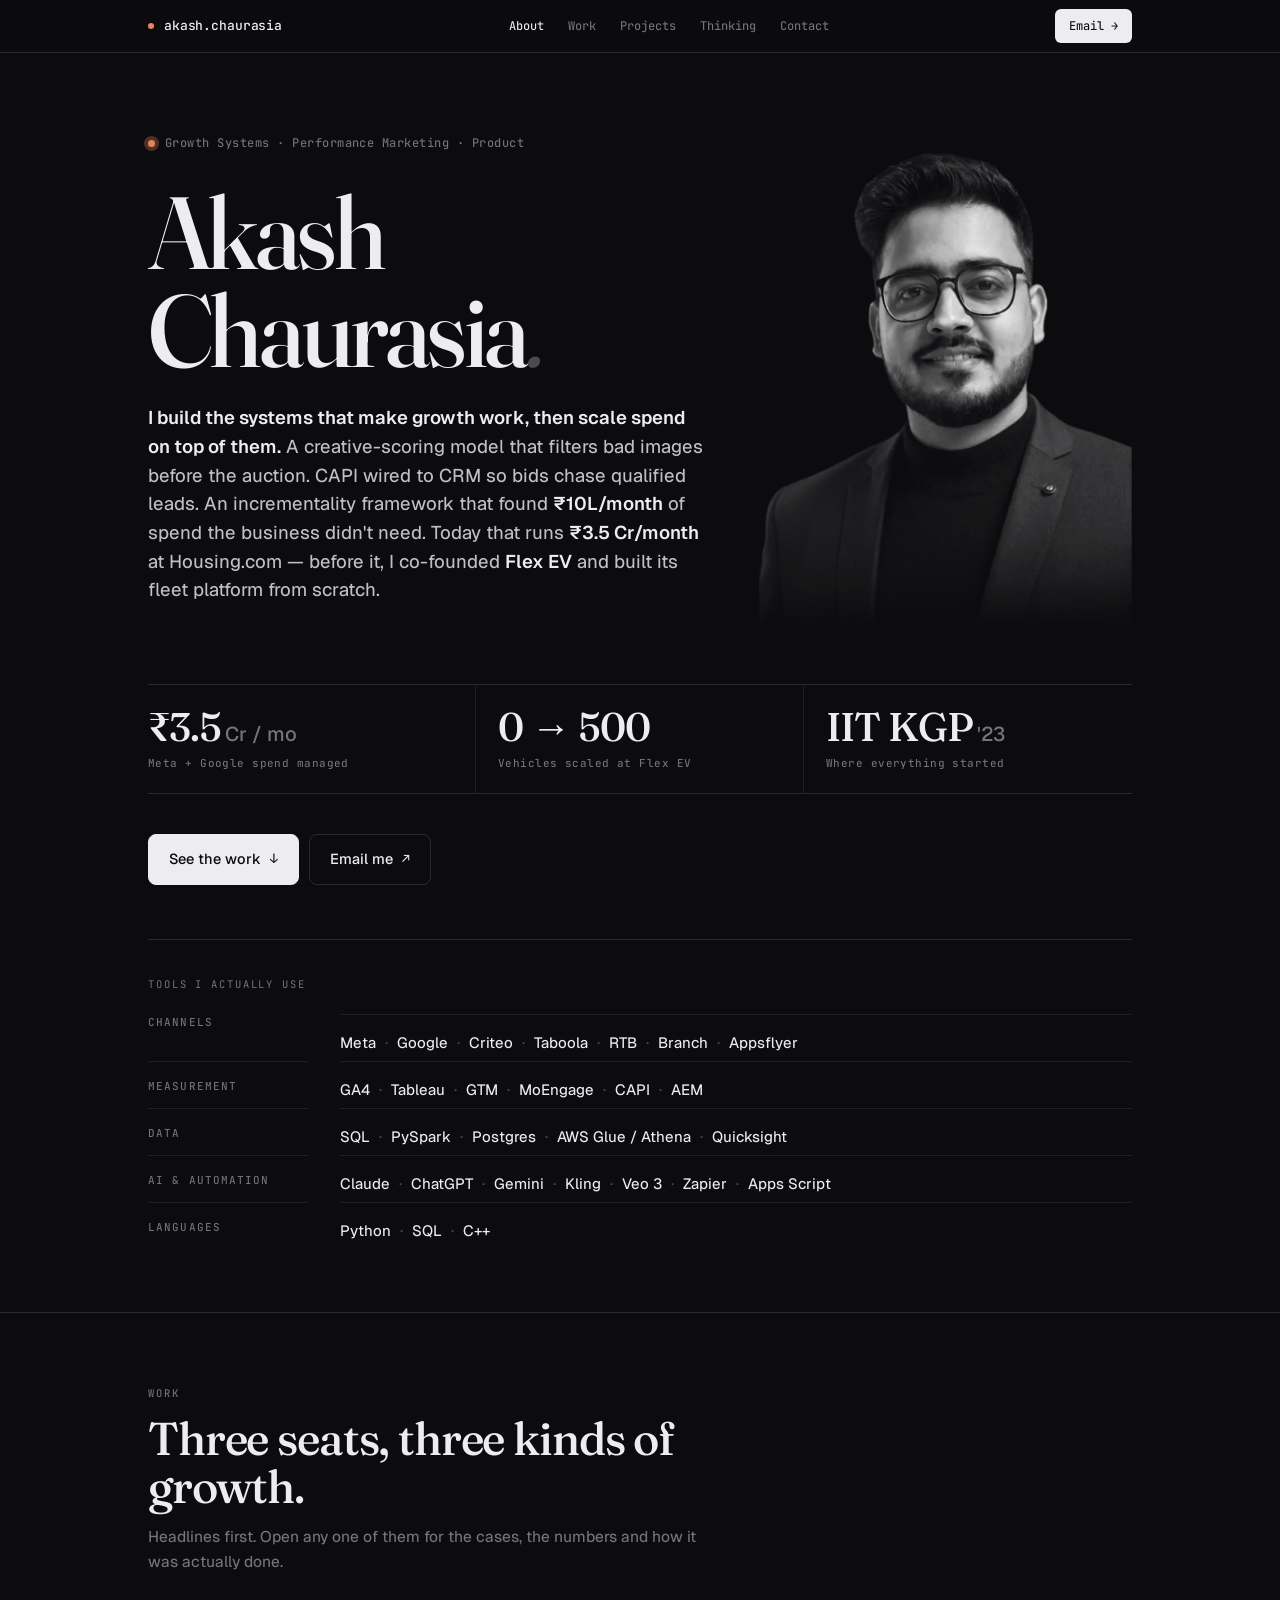
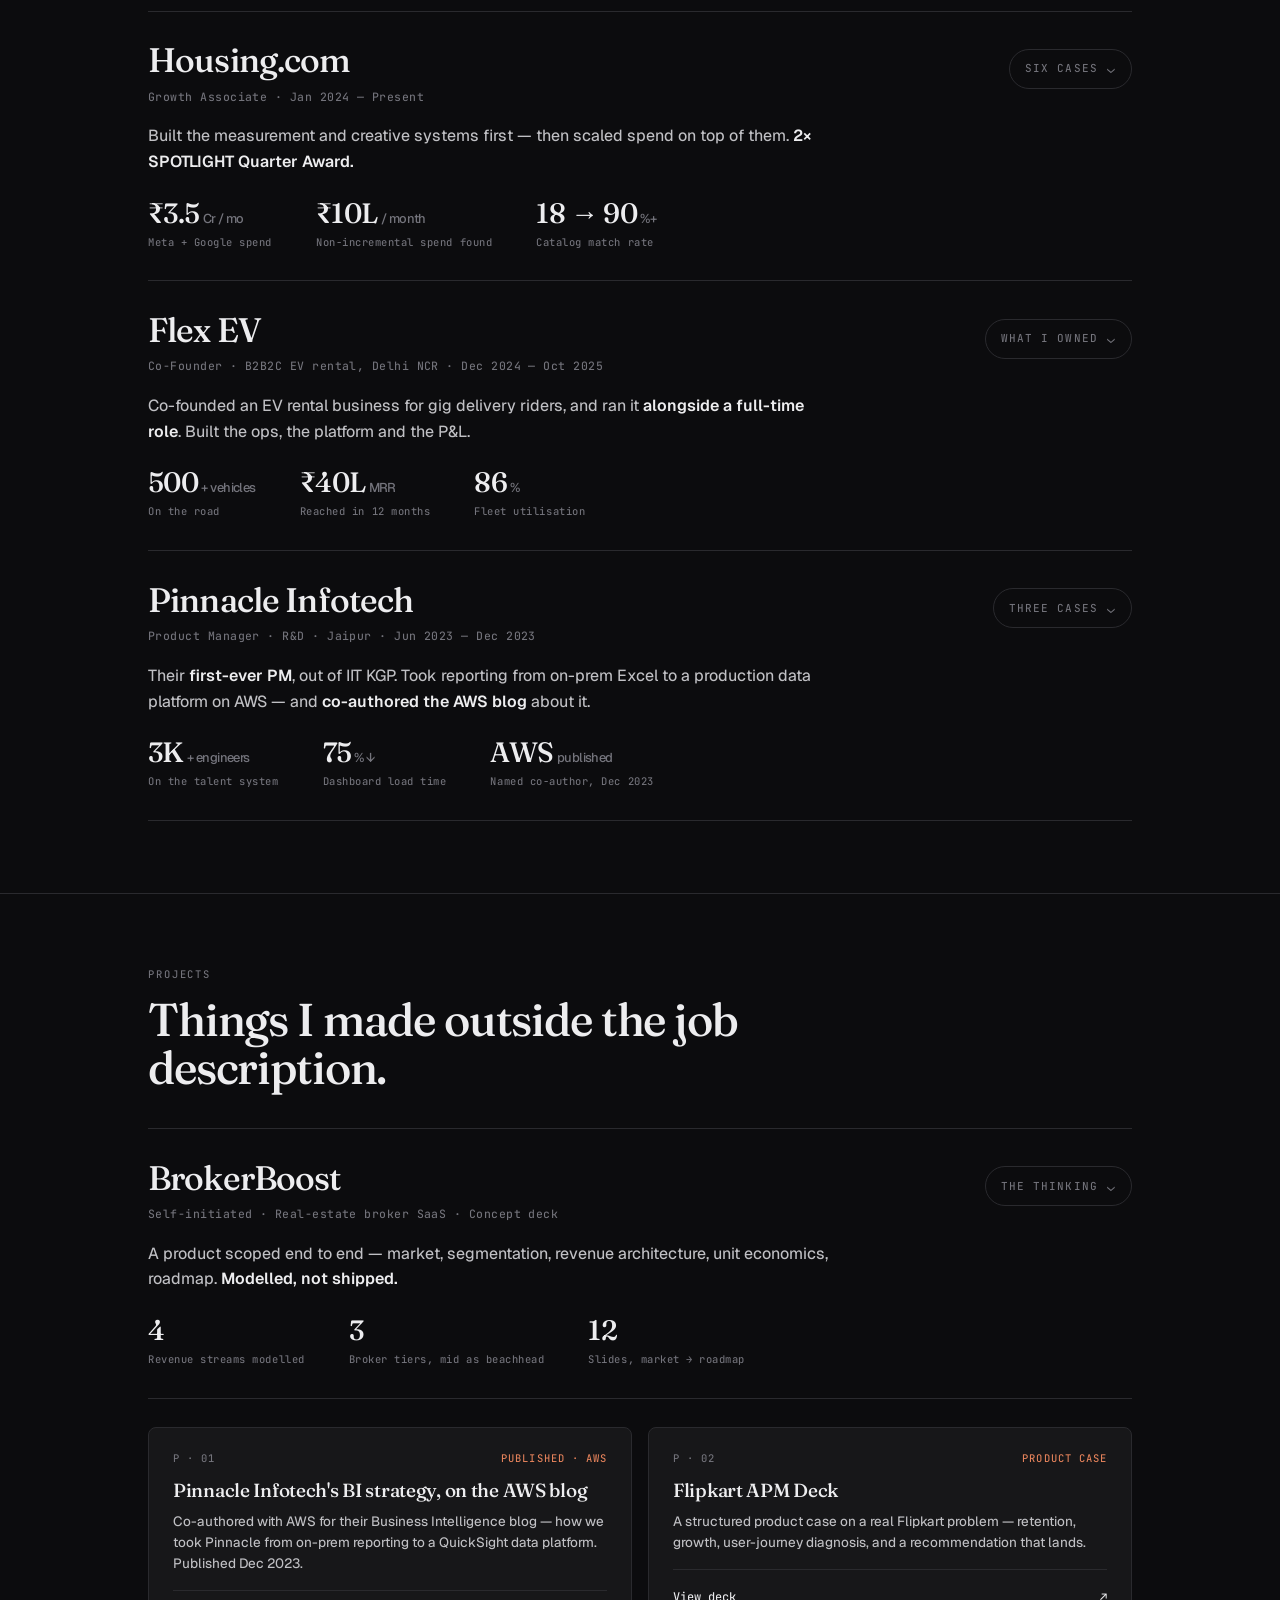
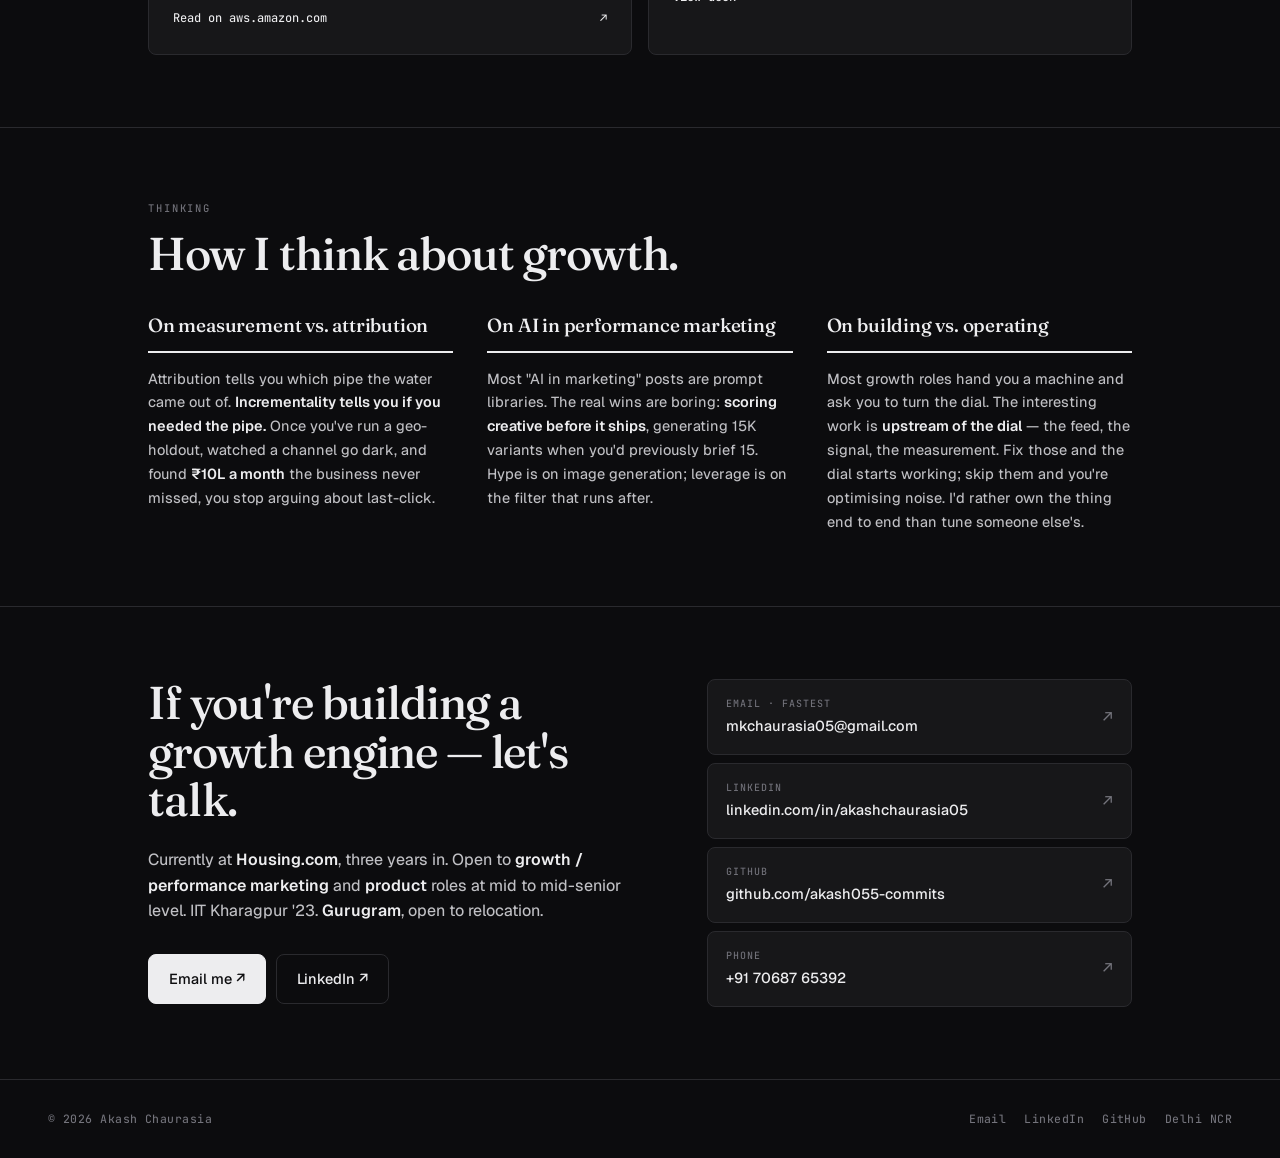
==== commit 4ddf98ba: "Dark theme only — remove the theme toggle One theme now, by design. The dark token set moved into :r" ====
--- a/index.html
+++ b/index.html
@@ -1,13 +1,12 @@
 <!doctype html>
-<html lang="en" data-theme="light">
+<html lang="en">
 <head>
 <meta charset="utf-8" />
 <title>Akash Chaurasia — Growth systems, built and scaled</title>
 <meta name="viewport" content="width=device-width,initial-scale=1" />
 <meta name="description" content="I build the systems that make growth work — creative-scoring ML, CAPI and CRM plumbing, incrementality testing — then scale spend on top of them. ₹3.5 Cr/month at Housing.com. Co-founded Flex EV. IIT Kharagpur, 2023." />
 <link rel="canonical" href="https://www.akashm.site/" />
-<meta name="theme-color" content="#F5F4EE" media="(prefers-color-scheme: light)" />
-<meta name="theme-color" content="#0D0D0D" media="(prefers-color-scheme: dark)" />
+<meta name="theme-color" content="#0C0C0E" />
 
 <!-- Social share -->
 <meta property="og:type"        content="profile" />
@@ -54,36 +53,10 @@
 
 <style>
   /* ============================================
-     TOKENS — LIGHT
+     TOKENS — dark only, by design. There is no
+     light theme and no toggle.
      ============================================ */
   :root {
-    color-scheme: light;
-    --paper:      #F5F4EE;
-    --paper-2:    #EFEDE5;
-    --card:       #FBFAF6;
-    --wash:       #EDEAE0;
-    --ink:        #0B0D10;
-    --ink-2:      #1F232A;
-    --ink-3:      #3A414D;
-    --muted:      #6B7180;
-    --muted-2:    #9499A3;
-    --rule:       #DDDACF;
-    --rule-soft:  #E6E3D8;
-    --accent:     #C2410C;
-
-    --f-sans:    "Geist", ui-sans-serif, system-ui, -apple-system, Arial, sans-serif;
-    --f-display: "Fraunces", "Source Serif 4", Georgia, serif;
-    --f-mono:    "JetBrains Mono", ui-monospace, SFMono-Regular, Menlo, monospace;
-
-    --maxw: 1080px;
-    --pad:  clamp(20px, 4vw, 48px);
-    --nav-h: 52px;
-  }
-
-  /* ============================================
-     TOKENS — DARK
-     ============================================ */
-  :root[data-theme="dark"] {
     color-scheme: dark;
     --paper:      #0C0C0E;
     --paper-2:    #131316;
@@ -97,6 +70,14 @@
     --rule:       #2A2A2E;
     --rule-soft:  #202024;
     --accent:     #E8845C;
+
+    --f-sans:    "Geist", ui-sans-serif, system-ui, -apple-system, Arial, sans-serif;
+    --f-display: "Fraunces", "Source Serif 4", Georgia, serif;
+    --f-mono:    "JetBrains Mono", ui-monospace, SFMono-Regular, Menlo, monospace;
+
+    --maxw: 1080px;
+    --pad:  clamp(20px, 4vw, 48px);
+    --nav-h: 52px;
   }
 
   /* ============================================
@@ -164,15 +145,6 @@
   .nav ul a:hover { color: var(--ink); background: var(--paper-2); }
   .nav ul a[aria-current="true"] { color: var(--ink); }
   .nav-right { display: flex; align-items: center; gap: 8px; flex-shrink: 0; }
-  .theme-toggle {
-    display: flex; align-items: center; gap: 6px;
-    font-family: var(--f-mono); font-size: 11px; color: var(--muted);
-    background: none; border: 1px solid var(--rule); border-radius: 20px;
-    padding: 6px 12px; cursor: pointer;
-    transition: color .15s, border-color .15s, background .15s;
-    white-space: nowrap; line-height: 1;
-  }
-  .theme-toggle:hover { color: var(--ink); border-color: var(--ink-3); background: var(--paper-2); }
   .nav .cta {
     font-family: var(--f-mono); font-size: 12px; padding: 8px 14px;
     background: var(--ink); color: var(--paper); border-radius: 6px;
@@ -194,7 +166,7 @@
 
   @media (max-width: 820px) {
     .nav ul { display: none; }
-    .nav .cta, .theme-toggle { display: none; }
+    .nav .cta { display: none; }
     .hamburger { display: flex; }
   }
 
@@ -230,8 +202,6 @@
   .mobile-menu nav a:hover { color: var(--accent); }
   .mobile-menu nav a .arr { font-family: var(--f-mono); font-size: 15px; color: var(--muted); }
   .mobile-menu .mobile-ctas { margin-top: 26px; display: flex; flex-direction: column; gap: 12px; }
-  .mobile-menu .m-theme { margin-top: auto; padding-top: 24px; }
-  .mobile-menu .theme-toggle { display: flex; padding: 12px 16px; }
 
   /* ============================================
      LAYOUT
@@ -296,40 +266,16 @@
     display: grid; grid-template-columns: minmax(0, 1.5fr) minmax(0, 1fr);
     gap: clamp(20px, 4vw, 56px); align-items: center;
   }
-  /* Portrait dissolved into the paper, not boxed on top of it.
-     The photo was shot on a dark backdrop, so the two themes need different
-     treatments: light gets a diagonal dissolve (the dark mass melts toward the
-     bottom-left), dark gets `screen` — which drops the backdrop out entirely. */
+  /* The photo was shot on a dark backdrop, so `screen` drops that backdrop
+     straight out into the page — no border, no box, nothing to blend around.
+     A bottom fade stops the suit ending on a hard line. */
   .hero-portrait img {
     width: 100%; height: auto;
     border: 0; border-radius: 0; box-shadow: none;
-    filter: grayscale(100%) contrast(1.02) brightness(1.12);
-    /* A diagonal dissolve toward the bottom-left, intersected with a fade on
-       each of the four edges — so the photo never ends on a hard line. */
-    -webkit-mask-image:
-      linear-gradient(200deg, #000 4%, rgba(0,0,0,.94) 34%, rgba(0,0,0,.34) 72%, transparent 100%),
-      linear-gradient(to bottom, transparent 0%, #000 13%),
-      linear-gradient(to top,    transparent 0%, #000 11%),
-      linear-gradient(to left,   transparent 0%, #000 15%),
-      linear-gradient(to right,  transparent 0%, #000 13%);
-    mask-image:
-      linear-gradient(200deg, #000 4%, rgba(0,0,0,.94) 34%, rgba(0,0,0,.34) 72%, transparent 100%),
-      linear-gradient(to bottom, transparent 0%, #000 13%),
-      linear-gradient(to top,    transparent 0%, #000 11%),
-      linear-gradient(to left,   transparent 0%, #000 15%),
-      linear-gradient(to right,  transparent 0%, #000 13%);
-    -webkit-mask-composite: source-in;
-            mask-composite: intersect;
-    transition: filter .3s ease;
-  }
-  :root[data-theme="dark"] .hero-portrait img {
-    /* `screen` drops the dark studio backdrop straight out into the dark page. */
     filter: grayscale(100%) contrast(1.06) brightness(.96);
     mix-blend-mode: screen;
     -webkit-mask-image: linear-gradient(to bottom, #000 72%, rgba(0,0,0,.45) 90%, transparent 100%);
-    mask-image: linear-gradient(to bottom, #000 72%, rgba(0,0,0,.45) 90%, transparent 100%);
-    -webkit-mask-composite: source-over;
-            mask-composite: add;
+            mask-image: linear-gradient(to bottom, #000 72%, rgba(0,0,0,.45) 90%, transparent 100%);
   }
   @media (max-width: 780px) {
     .hero-grid { grid-template-columns: 1fr; gap: 8px; }
@@ -371,10 +317,8 @@
     display: inline-flex; align-items: center; justify-content: center; gap: 9px;
   }
   .btn:hover { background: var(--accent); border-color: var(--accent); color: #fff; }
-  .btn.ghost { background: transparent; color: var(--ink); border-color: var(--ink-3); }
-  .btn.ghost:hover { background: var(--ink); color: var(--paper); border-color: var(--ink); }
-  :root[data-theme="dark"] .btn.ghost { color: var(--ink); border-color: var(--rule); }
-  :root[data-theme="dark"] .btn.ghost:hover { background: var(--card); border-color: var(--ink-3); color: var(--ink); }
+  .btn.ghost { background: transparent; color: var(--ink); border-color: var(--rule); }
+  .btn.ghost:hover { background: var(--card); border-color: var(--ink-3); color: var(--ink); }
   .btn .arr { font-family: var(--f-mono); font-size: 13px; }
 
   /* ============================================
@@ -509,15 +453,13 @@
   @media (max-width: 640px) { .ownership { grid-template-columns: 1fr; } }
 
   .note {
-    padding: 24px 28px; background: var(--ink); color: var(--paper); border-radius: 8px;
-  }
-  :root[data-theme="dark"] .note { background: var(--paper-2); border: 1px solid var(--rule); }
+    padding: 24px 28px; background: var(--paper-2); border: 1px solid var(--rule);
+    border-radius: 8px;
+  }
   .note .tag { font-family: var(--f-mono); font-size: 11px; color: var(--accent); letter-spacing: .14em; text-transform: uppercase; margin-bottom: 12px; display: flex; align-items: center; gap: 10px; }
   .note .tag::before { content: ""; width: 18px; height: 1px; background: var(--accent); display: inline-block; }
-  .note p { font-family: var(--f-display); font-weight: 400; font-style: italic; font-size: clamp(16px, 2vw, 20px); line-height: 1.44; margin: 0; color: #E4E1D3; }
-  :root[data-theme="dark"] .note p { color: var(--ink-2); }
-  .note p b { color: var(--paper); font-weight: 500; font-style: normal; }
-  :root[data-theme="dark"] .note p b { color: var(--ink); }
+  .note p { font-family: var(--f-display); font-weight: 400; font-style: italic; font-size: clamp(16px, 2vw, 20px); line-height: 1.44; margin: 0; color: var(--ink-2); }
+  .note p b { color: var(--ink); font-weight: 500; font-style: normal; }
 
   /* ============================================
      HOW I THINK
@@ -670,10 +612,6 @@
       <li><a href="#contact">Contact</a></li>
     </ul>
     <div class="nav-right">
-      <button class="theme-toggle" id="theme-toggle" aria-label="Toggle dark mode">
-        <span id="theme-icon">☀</span>
-        <span id="theme-label">Dark</span>
-      </button>
       <a class="cta" href="mailto:mkchaurasia05@gmail.com">Email →</a>
       <button class="hamburger" id="hamburger" aria-label="Open menu" aria-expanded="false">
         <span></span><span></span><span></span>
@@ -696,12 +634,6 @@
   <div class="mobile-ctas">
     <a class="btn" href="mailto:mkchaurasia05@gmail.com">Email me ↗</a>
     <a class="btn ghost" href="https://linkedin.com/in/akashchaurasia05/" target="_blank" rel="noopener">LinkedIn ↗</a>
-  </div>
-  <div class="m-theme">
-    <button class="theme-toggle" id="theme-toggle-m" aria-label="Toggle dark mode">
-      <span id="theme-icon-m">☀</span>
-      <span id="theme-label-m">Dark mode</span>
-    </button>
   </div>
 </div>
 
@@ -1107,29 +1039,6 @@
   const prefersReduced = window.matchMedia('(prefers-reduced-motion: reduce)').matches;
   const html = document.documentElement;
 
-  /* ── THEME ───────────────────────────────────── */
-  const toggles = [
-    { btn: 'theme-toggle',   icon: 'theme-icon',   label: 'theme-label'   },
-    { btn: 'theme-toggle-m', icon: 'theme-icon-m', label: 'theme-label-m' },
-  ];
-  function applyTheme(dark) {
-    html.setAttribute('data-theme', dark ? 'dark' : 'light');
-    toggles.forEach(({ icon, label }) => {
-      const i = document.getElementById(icon);
-      const l = document.getElementById(label);
-      if (i) i.textContent = dark ? '☾' : '☀';
-      if (l) l.textContent = dark ? 'Light' : 'Dark';
-    });
-    try { localStorage.setItem('theme', dark ? 'dark' : 'light'); } catch (e) {}
-  }
-  let saved = null;
-  try { saved = localStorage.getItem('theme'); } catch (e) {}
-  applyTheme(saved ? saved === 'dark' : window.matchMedia('(prefers-color-scheme: dark)').matches);
-  toggles.forEach(({ btn }) => {
-    const el = document.getElementById(btn);
-    if (el) el.addEventListener('click', () => applyTheme(html.getAttribute('data-theme') !== 'dark'));
-  });
-
   /* ── MOBILE MENU ─────────────────────────────── */
   const hamburger  = document.getElementById('hamburger');
   const mobileMenu = document.getElementById('mobile-menu');
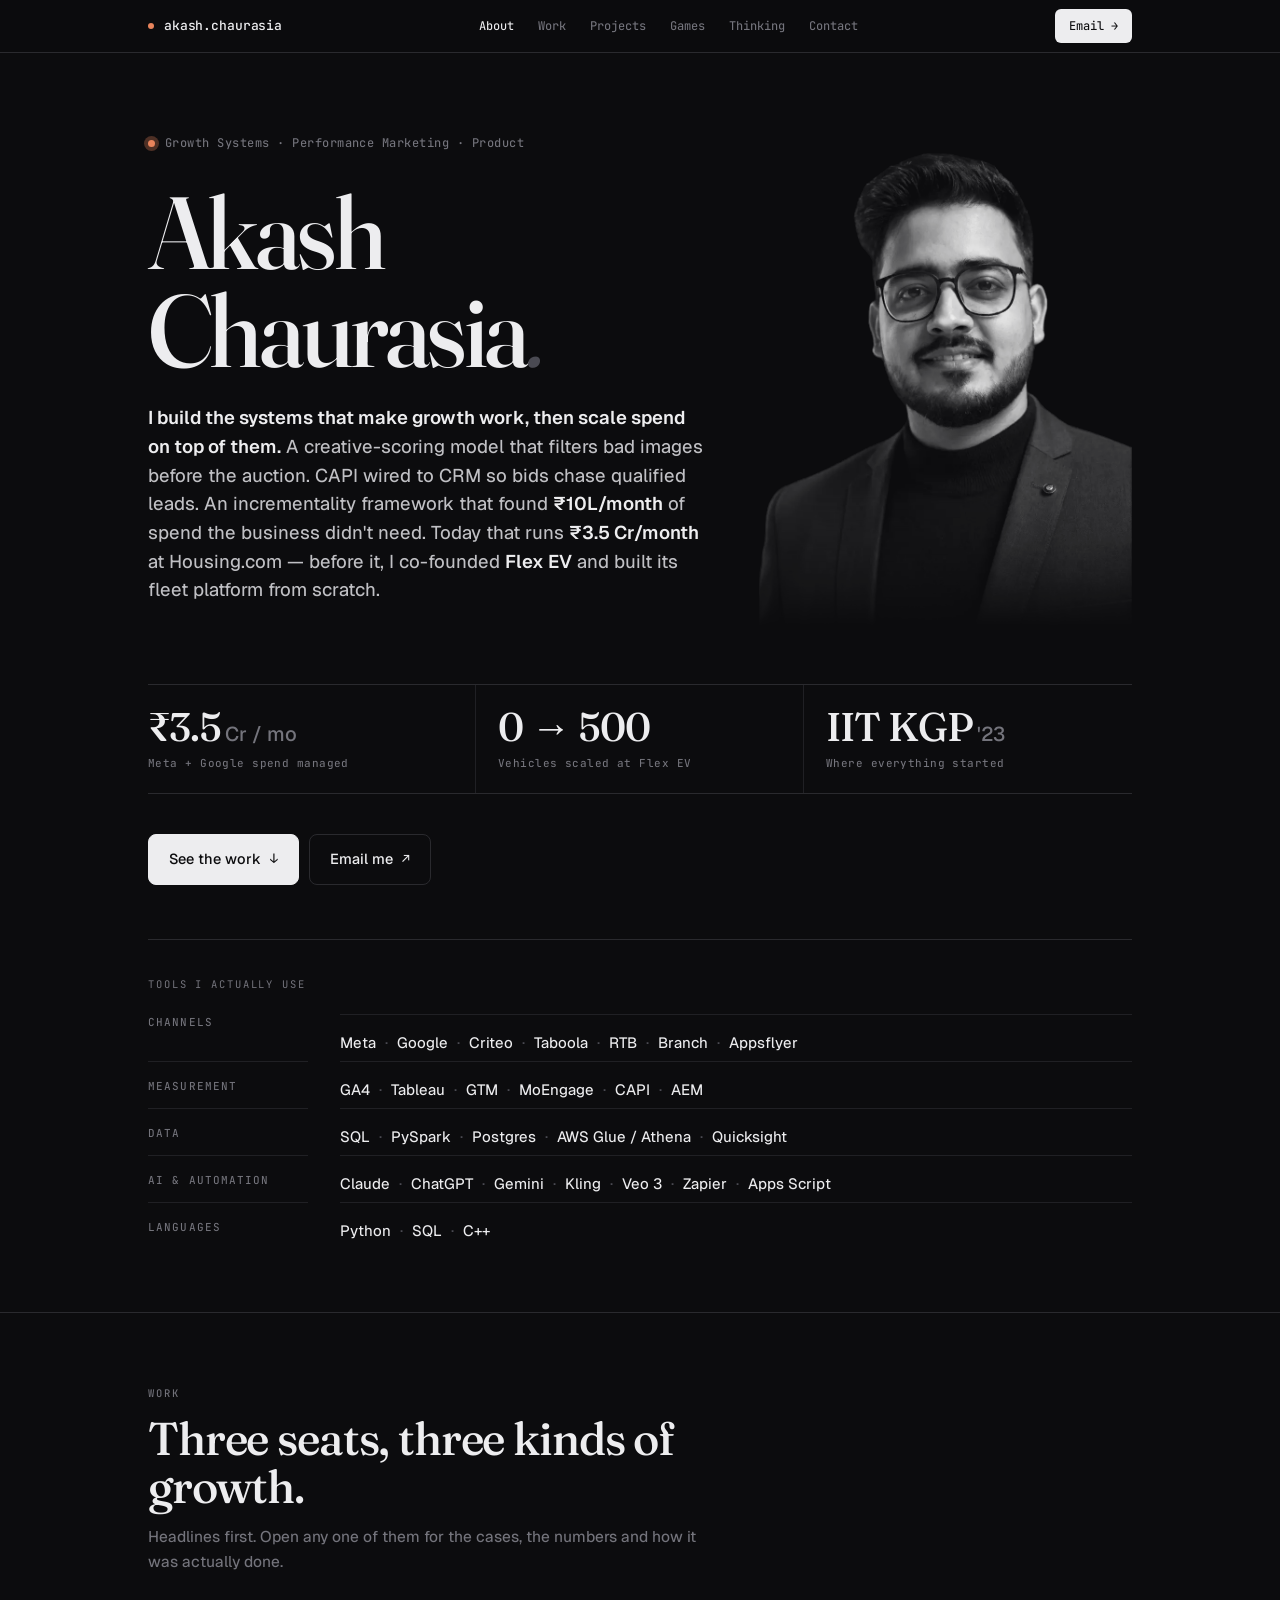
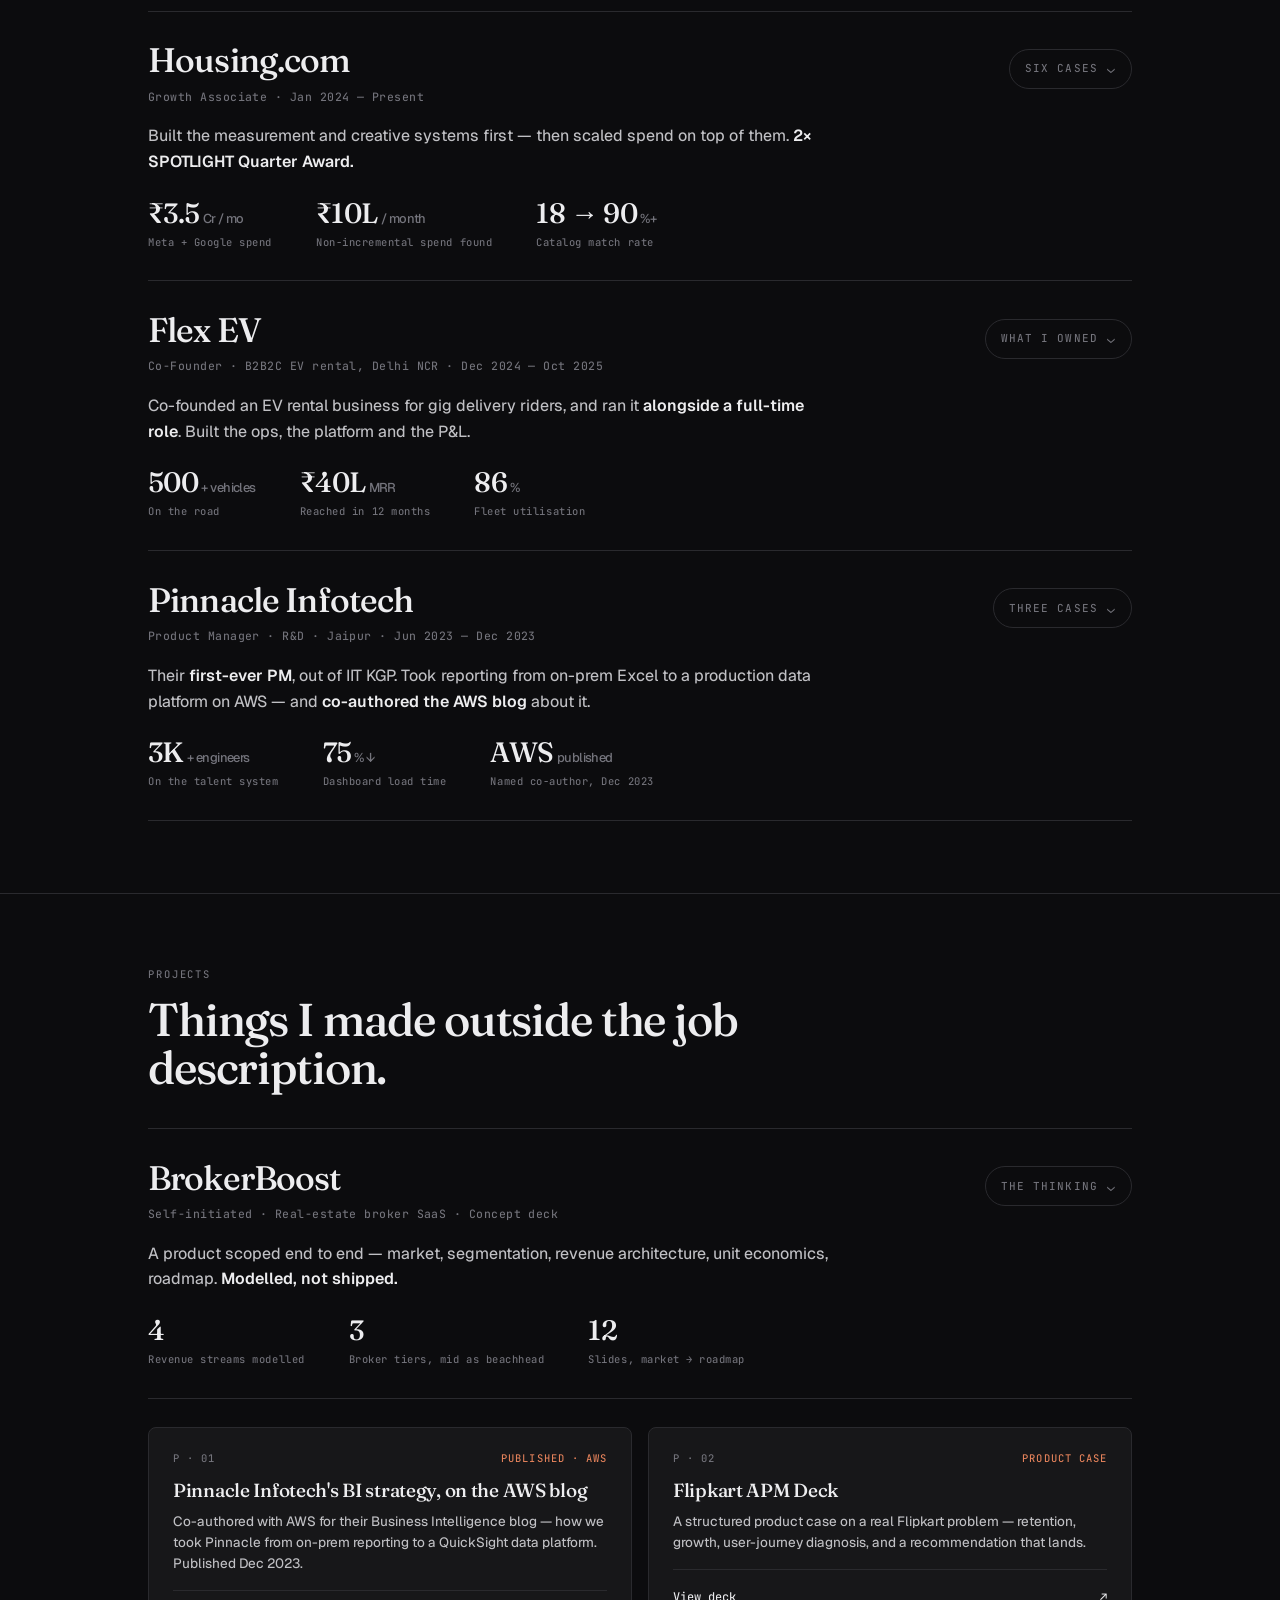
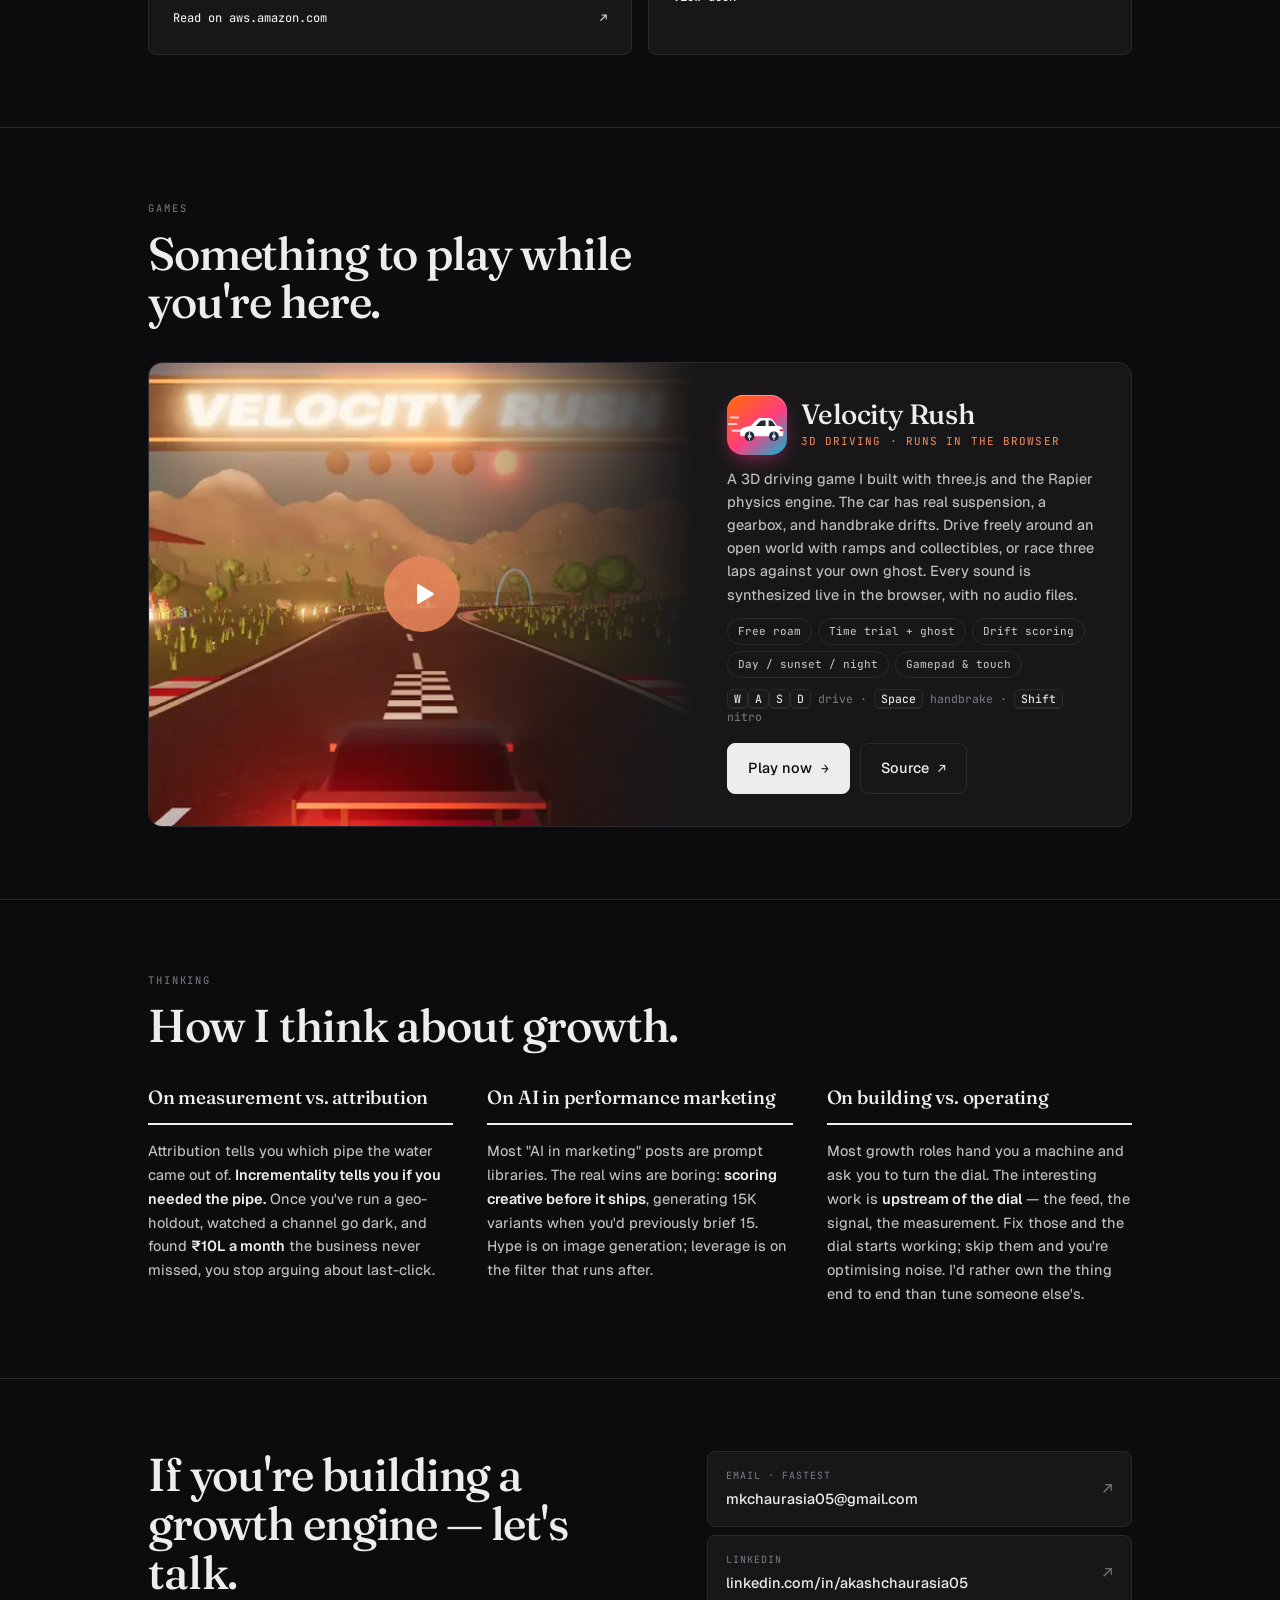
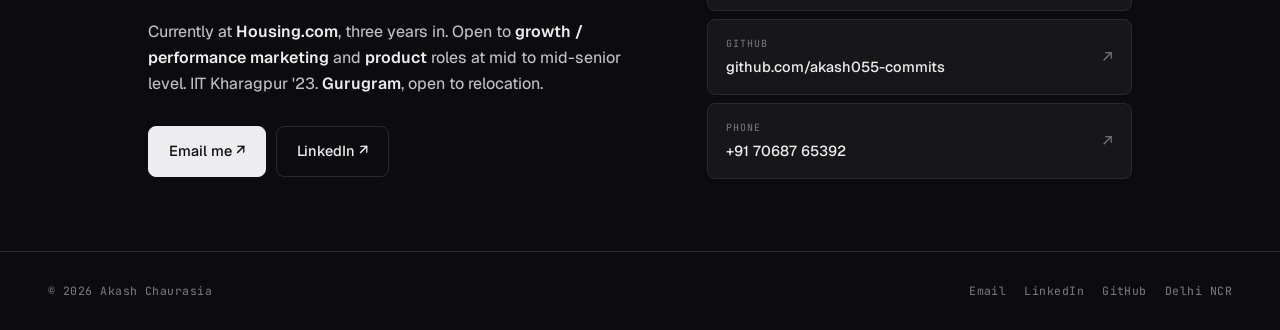
==== commit 5e65b8ae: "Add Games section with playable Velocity Rush at /games/velocity-rush/ Co-Authored-By: Claude Opus 5" ====
--- a/index.html
+++ b/index.html
@@ -582,6 +582,65 @@
      REVEAL — calmer than before
      ============================================ */
   .num-target { font-variant-numeric: tabular-nums; }
+
+  /* ============================================
+     GAMES
+     ============================================ */
+  .games { display: grid; grid-template-columns: 1fr; gap: 16px; }
+  .game-card {
+    position: relative; display: grid; grid-template-columns: 1.25fr 1fr; overflow: hidden;
+    background: var(--card); border: 1px solid var(--rule); border-radius: 14px;
+    transition: border-color .25s ease, transform .35s cubic-bezier(.34,1.56,.64,1), box-shadow .35s ease;
+  }
+  .game-card:hover { border-color: var(--accent); transform: translateY(-3px); box-shadow: 0 18px 50px -20px color-mix(in oklab, var(--accent) 55%, transparent); }
+  .game-cover { position: relative; display: block; overflow: hidden; background: #000; min-height: 240px; }
+  .game-cover picture, .game-cover img { width: 100%; height: 100%; object-fit: cover; }
+  .game-cover img { transition: transform .8s cubic-bezier(.2,.7,.2,1), filter .4s ease; filter: saturate(1.05); }
+  .game-card:hover .game-cover img { transform: scale(1.06); filter: saturate(1.25); }
+  .game-cover::after { content: ""; position: absolute; inset: 0; background: linear-gradient(90deg, transparent 55%, var(--card)); pointer-events: none; }
+  .game-play {
+    position: absolute; left: 50%; top: 50%; width: 76px; height: 76px; margin: -38px 0 0 -38px; border-radius: 50%; z-index: 2;
+    display: grid; place-items: center; background: color-mix(in oklab, var(--accent) 88%, transparent); color: #fff;
+    box-shadow: 0 0 0 0 color-mix(in oklab, var(--accent) 60%, transparent);
+    animation: gamePulse 2.2s ease-out infinite; transition: transform .3s cubic-bezier(.34,1.56,.64,1);
+  }
+  .game-play svg { width: 28px; height: 28px; margin-left: 4px; }
+  .game-card:hover .game-play { transform: scale(1.12); }
+  @keyframes gamePulse { 0% { box-shadow: 0 0 0 0 color-mix(in oklab, var(--accent) 55%, transparent); } 70%, 100% { box-shadow: 0 0 0 22px transparent; } }
+  .game-info { padding: clamp(20px, 3vw, 32px); display: flex; flex-direction: column; gap: 12px; position: relative; z-index: 1; }
+  .game-head { display: flex; align-items: center; gap: 14px; }
+  .game-icon {
+    flex: none; width: 60px; height: 60px; border-radius: 16px; display: block;
+    background: linear-gradient(140deg, #ff6d00, #ff3d7f 55%, #00b8d4);
+    box-shadow: 0 8px 22px -6px rgba(255, 61, 127, .55), inset 0 1px 0 rgba(255,255,255,.35);
+    transition: transform .4s cubic-bezier(.34,1.56,.64,1);
+  }
+  .game-icon svg { width: 100%; height: 100%; display: block; }
+  .game-icon .wheel { transform-box: fill-box; transform-origin: center; }
+  .game-card:hover .game-icon { transform: rotate(-6deg) scale(1.08); }
+  .game-card:hover .game-icon .wheel { animation: wheelSpin .5s linear infinite; }
+  .game-card:hover .game-icon .car { animation: carBounce .35s ease-in-out infinite alternate; }
+  .game-icon .lines line { stroke-dasharray: 8 30; animation: speedLines .7s linear infinite; }
+  @keyframes wheelSpin { to { transform: rotate(360deg); } }
+  @keyframes carBounce { to { transform: translateY(-1.5px); } }
+  @keyframes speedLines { to { stroke-dashoffset: -38; } }
+  .game-head h3 { font-family: var(--f-display); font-weight: 500; font-size: clamp(22px, 2.6vw, 28px); line-height: 1.1; letter-spacing: -.015em; margin: 0; }
+  .game-head .sub { font-family: var(--f-mono); font-size: 11px; letter-spacing: .1em; text-transform: uppercase; color: var(--accent); margin-top: 4px; }
+  .game-info p { margin: 0; font-size: 14.5px; color: var(--ink-2); line-height: 1.6; }
+  .game-chips { display: flex; flex-wrap: wrap; gap: 6px; }
+  .game-chips span { font-family: var(--f-mono); font-size: 11px; color: var(--ink-2); border: 1px solid var(--rule); border-radius: 999px; padding: 4px 10px; }
+  .game-keys { font-family: var(--f-mono); font-size: 11.5px; color: var(--muted); }
+  .game-keys kbd { font-family: inherit; color: var(--ink); background: var(--wash); border: 1px solid var(--rule); border-bottom-width: 2px; border-radius: 5px; padding: 1px 6px; }
+  .game-actions { display: flex; gap: 10px; flex-wrap: wrap; margin-top: auto; padding-top: 6px; }
+  @media (max-width: 780px) {
+    .game-card { grid-template-columns: 1fr; }
+    .game-cover { min-height: 0; aspect-ratio: 16 / 9; }
+    .game-cover::after { background: linear-gradient(180deg, transparent 60%, var(--card)); }
+  }
+  @media (prefers-reduced-motion: reduce) {
+    .game-play, .game-icon .lines line, .game-card:hover .game-icon .wheel, .game-card:hover .game-icon .car { animation: none !important; }
+  }
+
   .reveal { opacity: 0; transform: translateY(10px); transition: opacity .5s cubic-bezier(.2,.7,.2,1), transform .5s cubic-bezier(.2,.7,.2,1); }
   .reveal.in { opacity: 1; transform: none; }
   .reveal.d1 { transition-delay: .07s; }
@@ -608,6 +667,7 @@
       <li><a href="#about">About</a></li>
       <li><a href="#work">Work</a></li>
       <li><a href="#projects">Projects</a></li>
+      <li><a href="#games">Games</a></li>
       <li><a href="#thinking">Thinking</a></li>
       <li><a href="#contact">Contact</a></li>
     </ul>
@@ -628,6 +688,7 @@
     <a href="#about"    class="ml">About <span class="arr">→</span></a>
     <a href="#work"     class="ml">Work <span class="arr">→</span></a>
     <a href="#projects" class="ml">Projects <span class="arr">→</span></a>
+    <a href="#games"    class="ml">Games <span class="arr">→</span></a>
     <a href="#thinking" class="ml">Thinking <span class="arr">→</span></a>
     <a href="#contact"  class="ml">Contact <span class="arr">→</span></a>
   </nav>
@@ -954,6 +1015,57 @@
   </div>
 </section>
 
+<!-- ============ GAMES ============ -->
+<section id="games" data-bucket="Games">
+  <div class="wrap">
+    <div class="bucket-head reveal">
+      <div class="tag">Games</div>
+      <h2>Something to play while you're here.</h2>
+    </div>
+
+    <div class="games">
+      <article class="game-card reveal">
+        <a class="game-cover" href="/games/velocity-rush/" aria-label="Play Velocity Rush">
+          <picture>
+            <source srcset="photos/games/velocity-rush.webp" type="image/webp">
+            <img src="photos/games/velocity-rush.jpeg" alt="Velocity Rush — a sports car on the start line under a sunset sky" width="800" height="448" loading="lazy" decoding="async">
+          </picture>
+          <span class="game-play" aria-hidden="true"><svg viewBox="0 0 24 24" fill="currentColor"><path d="M6 4.5v15a1 1 0 0 0 1.5.86l12.5-7.5a1 1 0 0 0 0-1.72L7.5 3.64A1 1 0 0 0 6 4.5z"/></svg></span>
+        </a>
+        <div class="game-info">
+          <div class="game-head">
+            <a class="game-icon" href="/games/velocity-rush/" aria-label="Play Velocity Rush">
+              <svg viewBox="0 0 64 64" aria-hidden="true">
+                <g class="lines" stroke="rgba(255,255,255,.75)" stroke-width="2.2" stroke-linecap="round">
+                  <line x1="4" y1="24" x2="20" y2="24"/><line x1="2" y1="31" x2="16" y2="31"/><line x1="6" y1="38" x2="18" y2="38"/>
+                </g>
+                <g class="car">
+                  <path d="M14 40c0-3 1.6-5 4.5-5.6l7-1.6 6.2-6.4c1.3-1.3 3-2 4.8-2h7.5c2 0 3.8.9 5 2.5l4.2 5.6 3.3.9c2.2.6 3.5 2.6 3.5 4.8V42c0 1.1-.9 2-2 2H16c-1.1 0-2-.9-2-2z" fill="#fff"/>
+                  <path d="M30.5 33l4.4-4.6c.8-.8 1.8-1.2 2.9-1.2h3.4V33zM44.4 33v-5.8h1.4c1.1 0 2.1.5 2.8 1.4l3.3 4.4z" fill="#1d2a3a"/>
+                  <rect x="56" y="36.5" width="4" height="2" rx="1" fill="#ff1744"/>
+                  <g class="wheel"><circle cx="24" cy="44" r="5.2" fill="#1d2a3a"/><circle cx="24" cy="44" r="2" fill="#cfd8dc"/><rect x="23.4" y="39.6" width="1.2" height="8.8" fill="#cfd8dc"/></g>
+                  <g class="wheel"><circle cx="50" cy="44" r="5.2" fill="#1d2a3a"/><circle cx="50" cy="44" r="2" fill="#cfd8dc"/><rect x="49.4" y="39.6" width="1.2" height="8.8" fill="#cfd8dc"/></g>
+                </g>
+              </svg>
+            </a>
+            <div>
+              <h3>Velocity Rush</h3>
+              <div class="sub">3D driving · runs in the browser</div>
+            </div>
+          </div>
+          <p>A 3D driving game I built with three.js and the Rapier physics engine. The car has real suspension, a gearbox, and handbrake drifts. Drive freely around an open world with ramps and collectibles, or race three laps against your own ghost. Every sound is synthesized live in the browser, with no audio files.</p>
+          <div class="game-chips"><span>Free roam</span><span>Time trial + ghost</span><span>Drift scoring</span><span>Day / sunset / night</span><span>Gamepad &amp; touch</span></div>
+          <div class="game-keys"><kbd>W</kbd><kbd>A</kbd><kbd>S</kbd><kbd>D</kbd> drive · <kbd>Space</kbd> handbrake · <kbd>Shift</kbd> nitro</div>
+          <div class="game-actions">
+            <a class="btn" href="/games/velocity-rush/">Play now <span class="arr">→</span></a>
+            <a class="btn ghost" href="https://github.com/akash055-commits/car_game" target="_blank" rel="noopener">Source <span class="arr">↗</span></a>
+          </div>
+        </div>
+      </article>
+    </div>
+  </div>
+</section>
+
 <!-- ============ THINKING ============ -->
 <section id="thinking" data-bucket="Thinking">
   <div class="wrap">
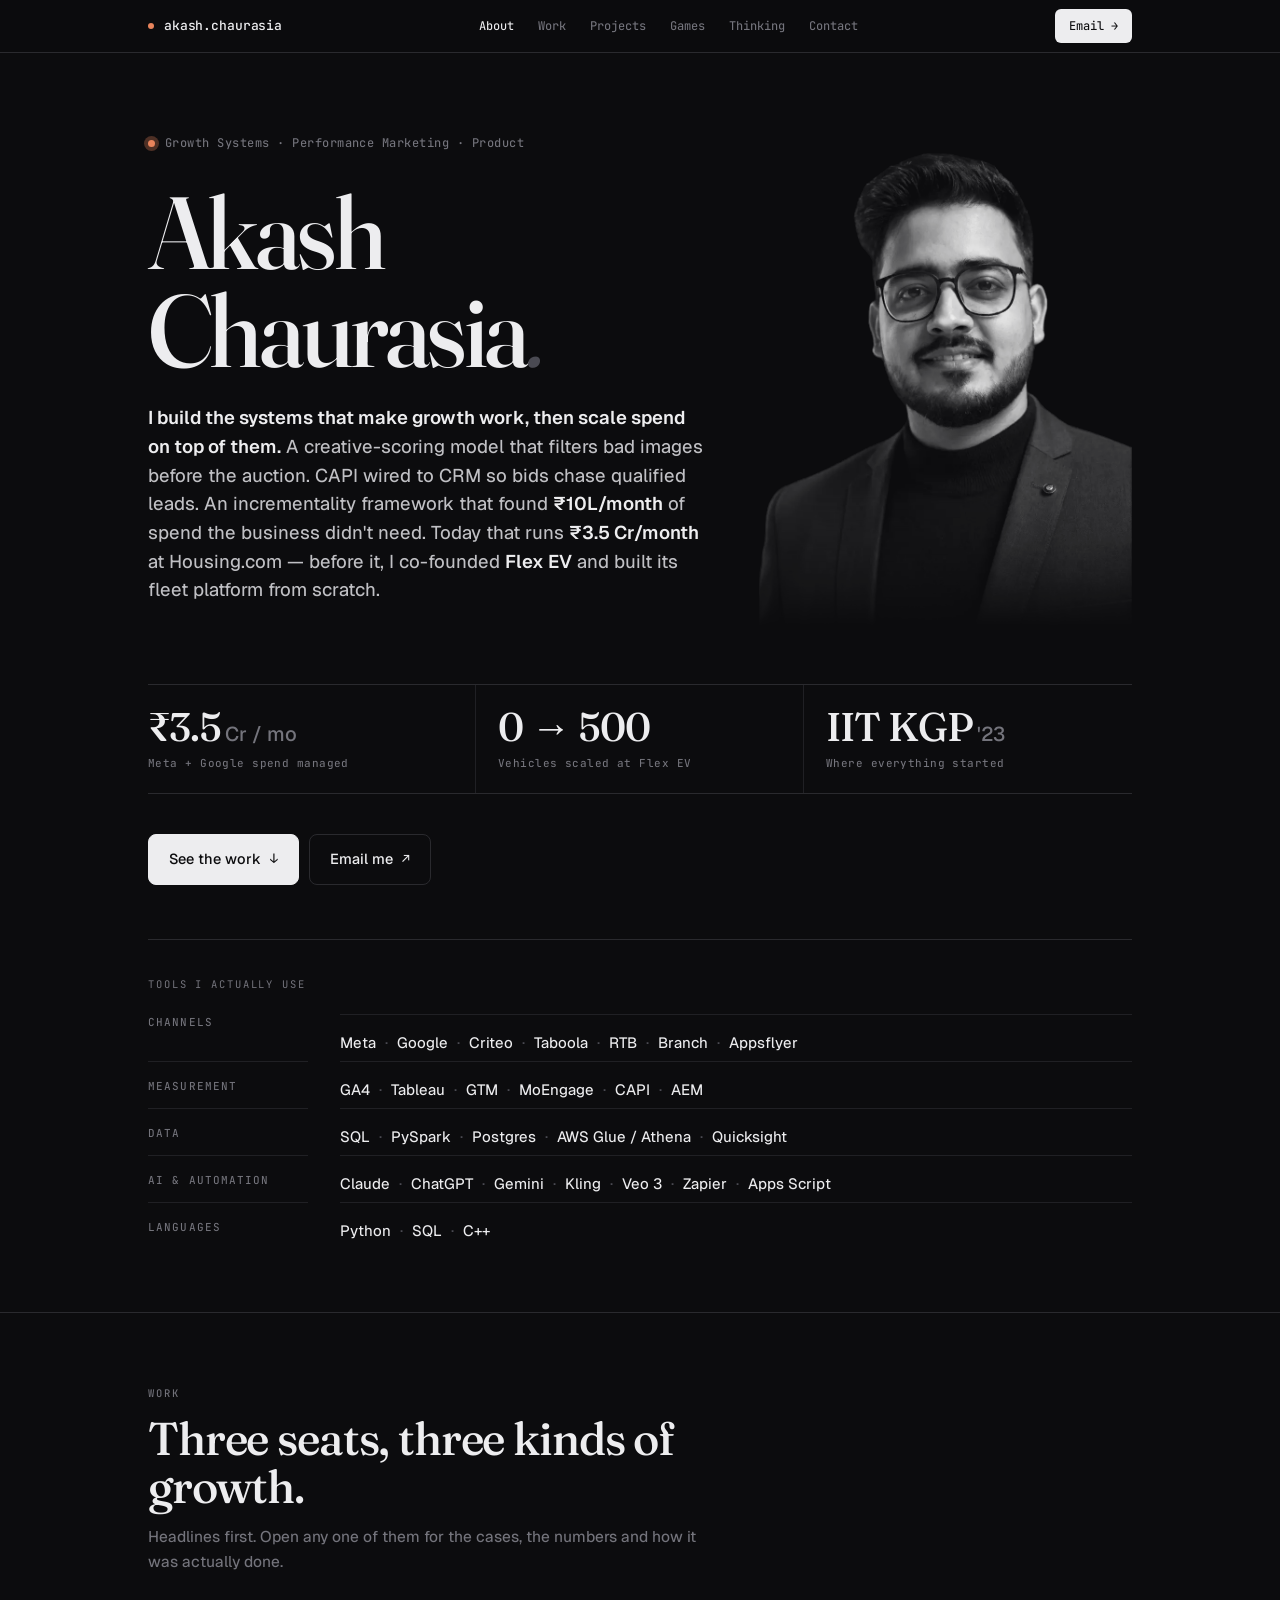
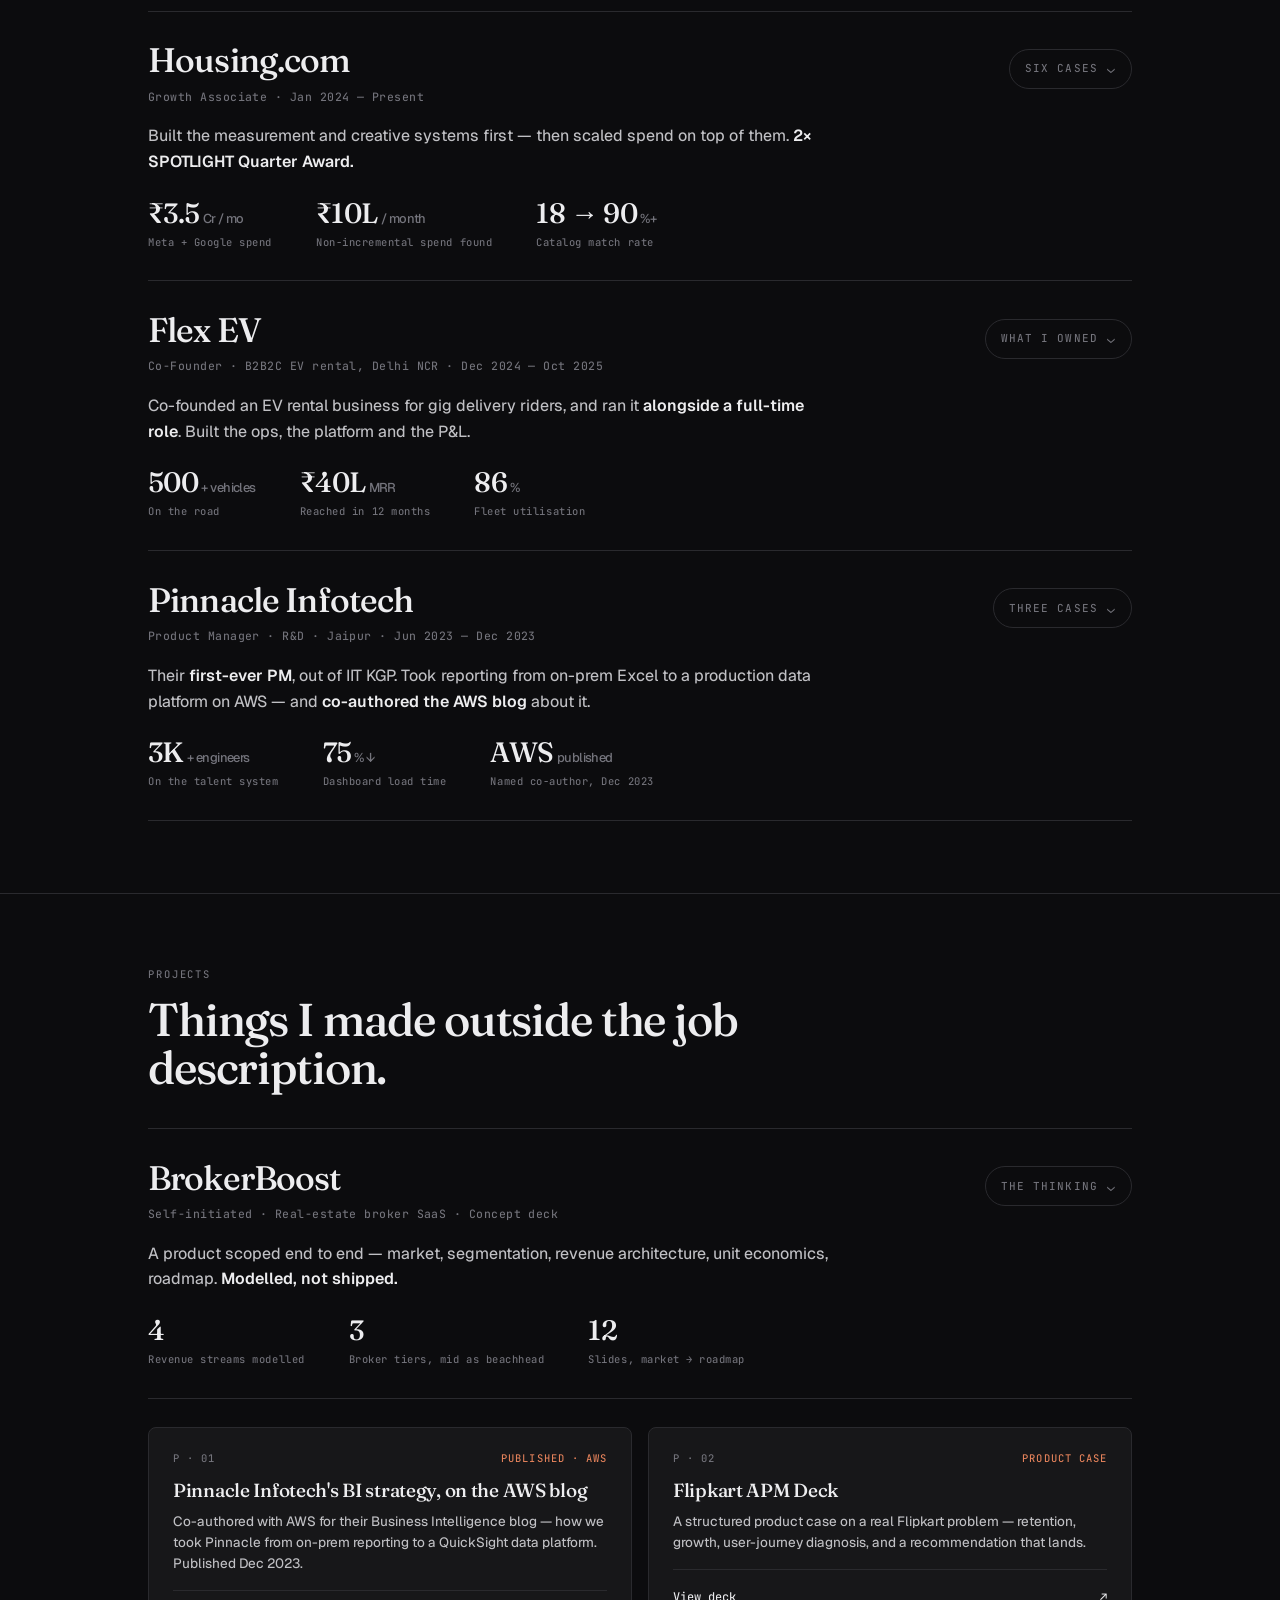
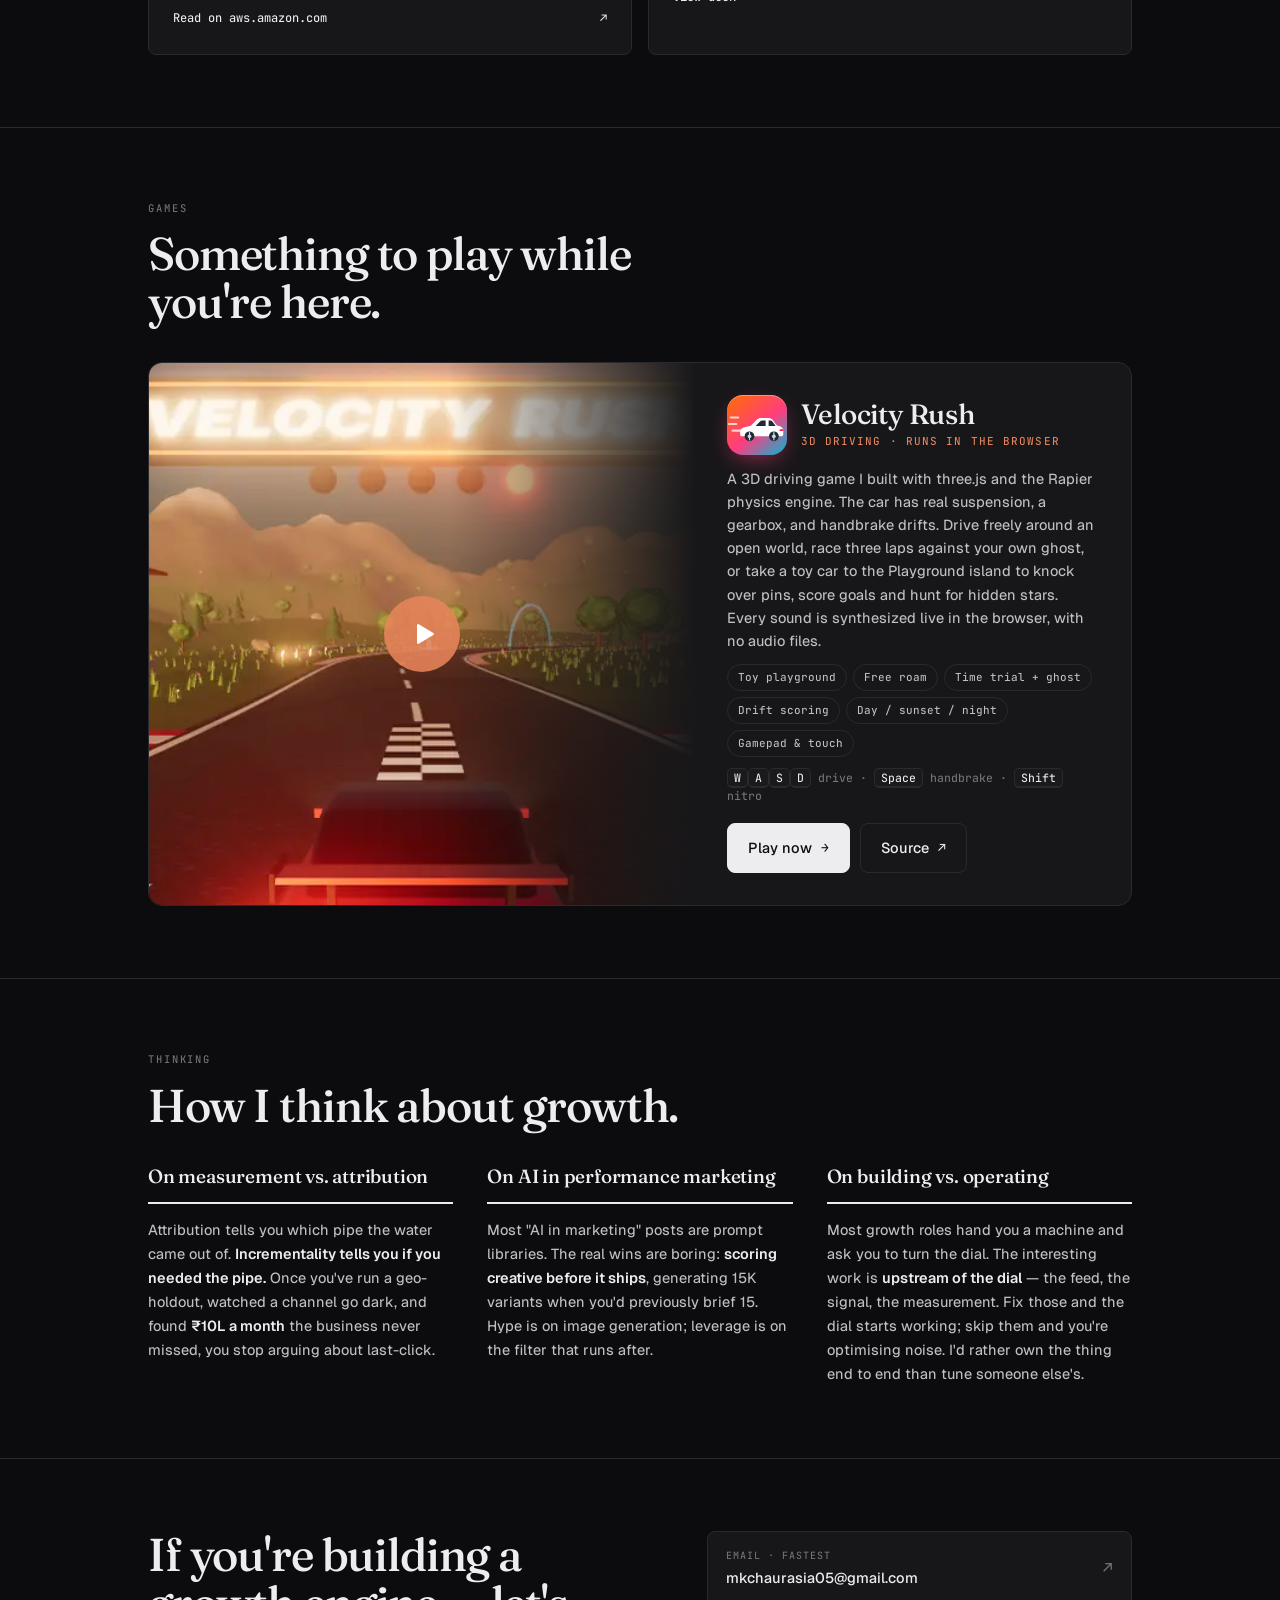
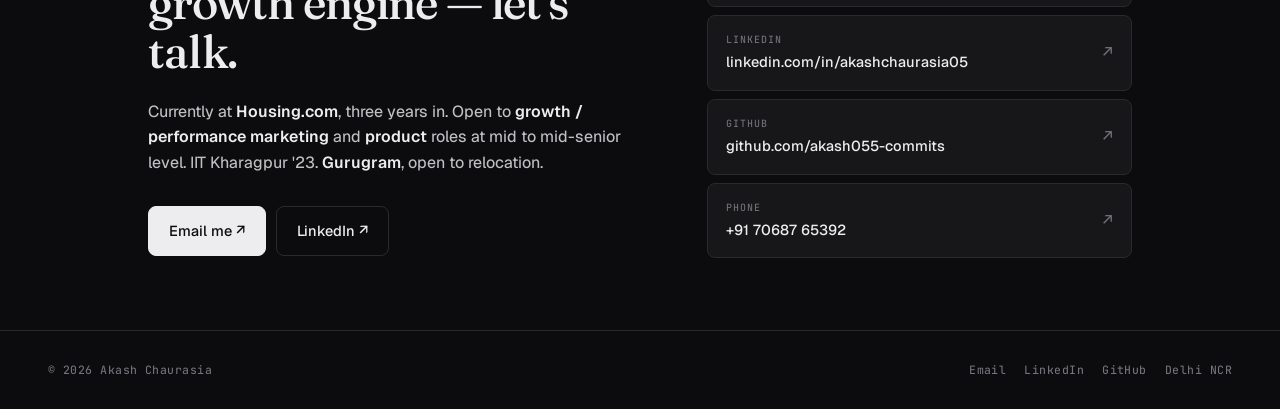
==== commit 063951f6: "Update Velocity Rush: new Playground mode with toy car and physics toys Co-Authored-By: Claude Opus " ====
--- a/index.html
+++ b/index.html
@@ -1053,8 +1053,8 @@
               <div class="sub">3D driving · runs in the browser</div>
             </div>
           </div>
-          <p>A 3D driving game I built with three.js and the Rapier physics engine. The car has real suspension, a gearbox, and handbrake drifts. Drive freely around an open world with ramps and collectibles, or race three laps against your own ghost. Every sound is synthesized live in the browser, with no audio files.</p>
-          <div class="game-chips"><span>Free roam</span><span>Time trial + ghost</span><span>Drift scoring</span><span>Day / sunset / night</span><span>Gamepad &amp; touch</span></div>
+          <p>A 3D driving game I built with three.js and the Rapier physics engine. The car has real suspension, a gearbox, and handbrake drifts. Drive freely around an open world, race three laps against your own ghost, or take a toy car to the Playground island to knock over pins, score goals and hunt for hidden stars. Every sound is synthesized live in the browser, with no audio files.</p>
+          <div class="game-chips"><span>Toy playground</span><span>Free roam</span><span>Time trial + ghost</span><span>Drift scoring</span><span>Day / sunset / night</span><span>Gamepad &amp; touch</span></div>
           <div class="game-keys"><kbd>W</kbd><kbd>A</kbd><kbd>S</kbd><kbd>D</kbd> drive · <kbd>Space</kbd> handbrake · <kbd>Shift</kbd> nitro</div>
           <div class="game-actions">
             <a class="btn" href="/games/velocity-rush/">Play now <span class="arr">→</span></a>
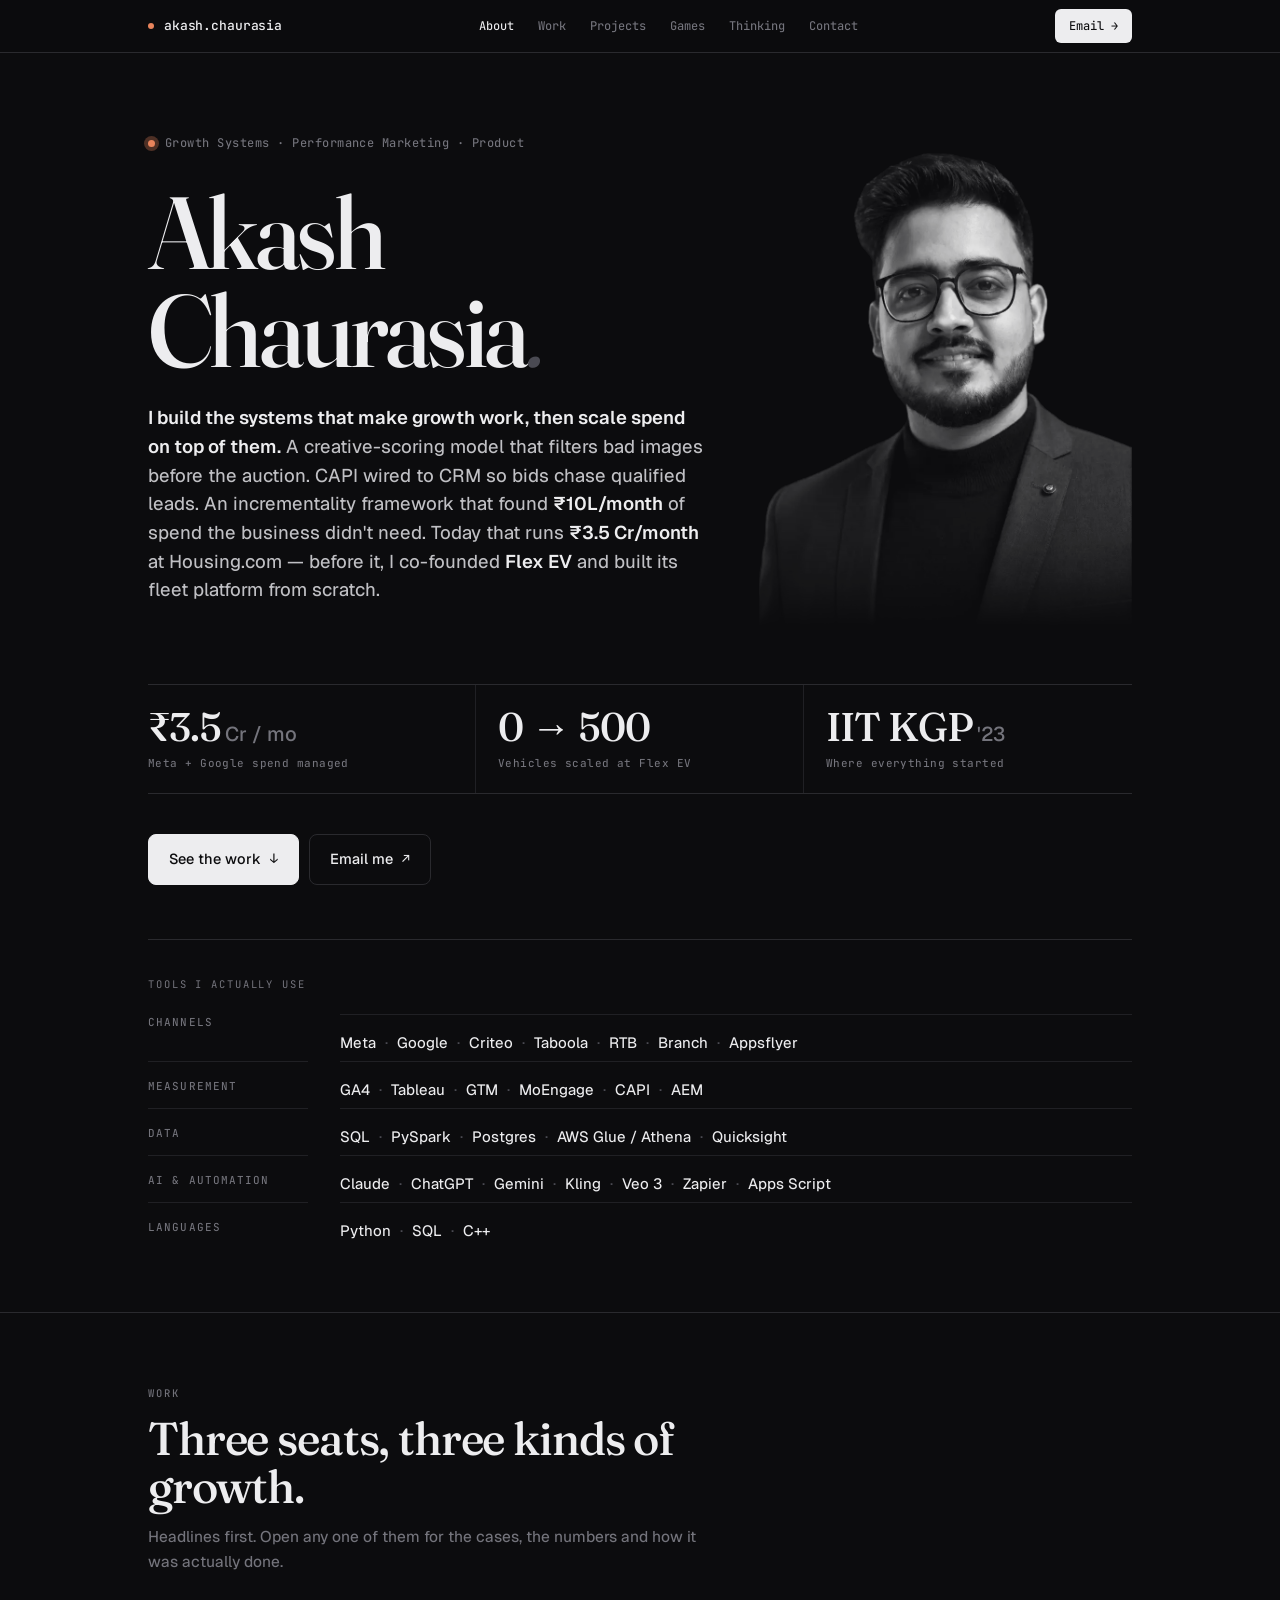
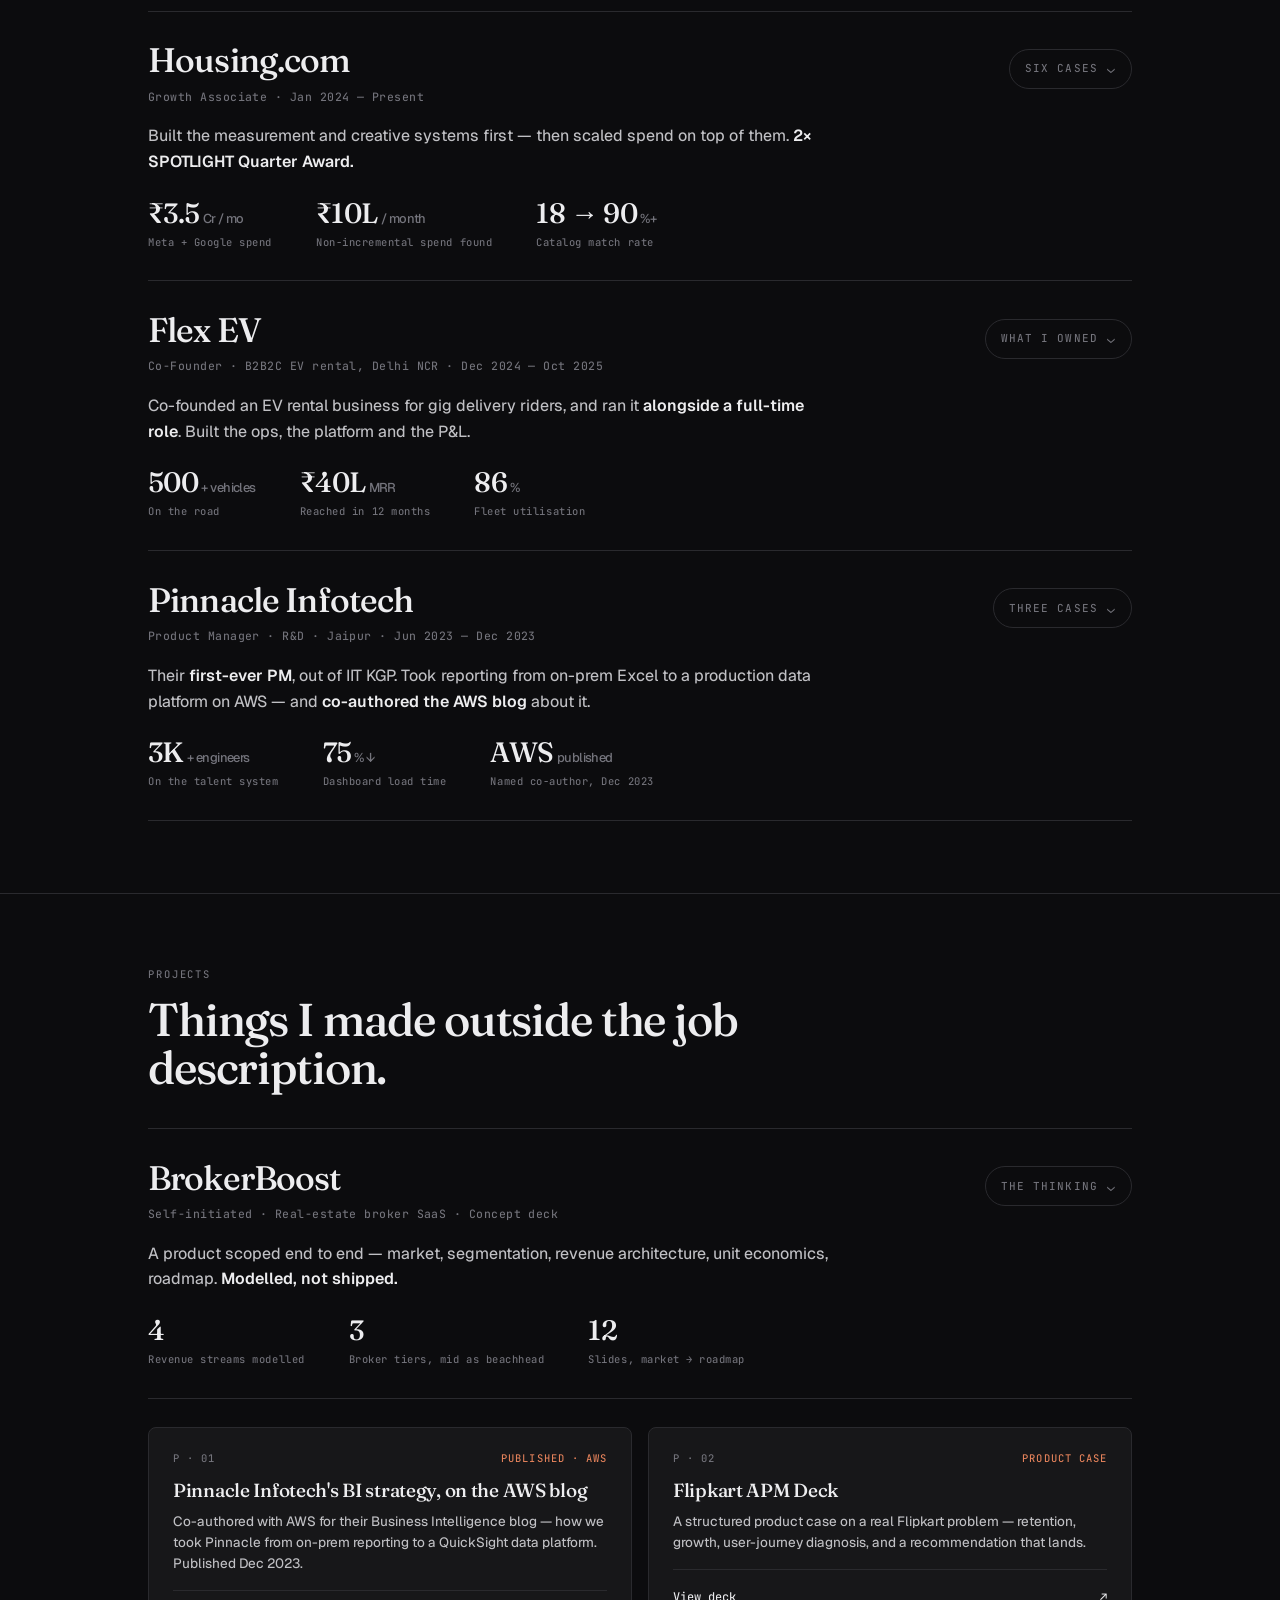
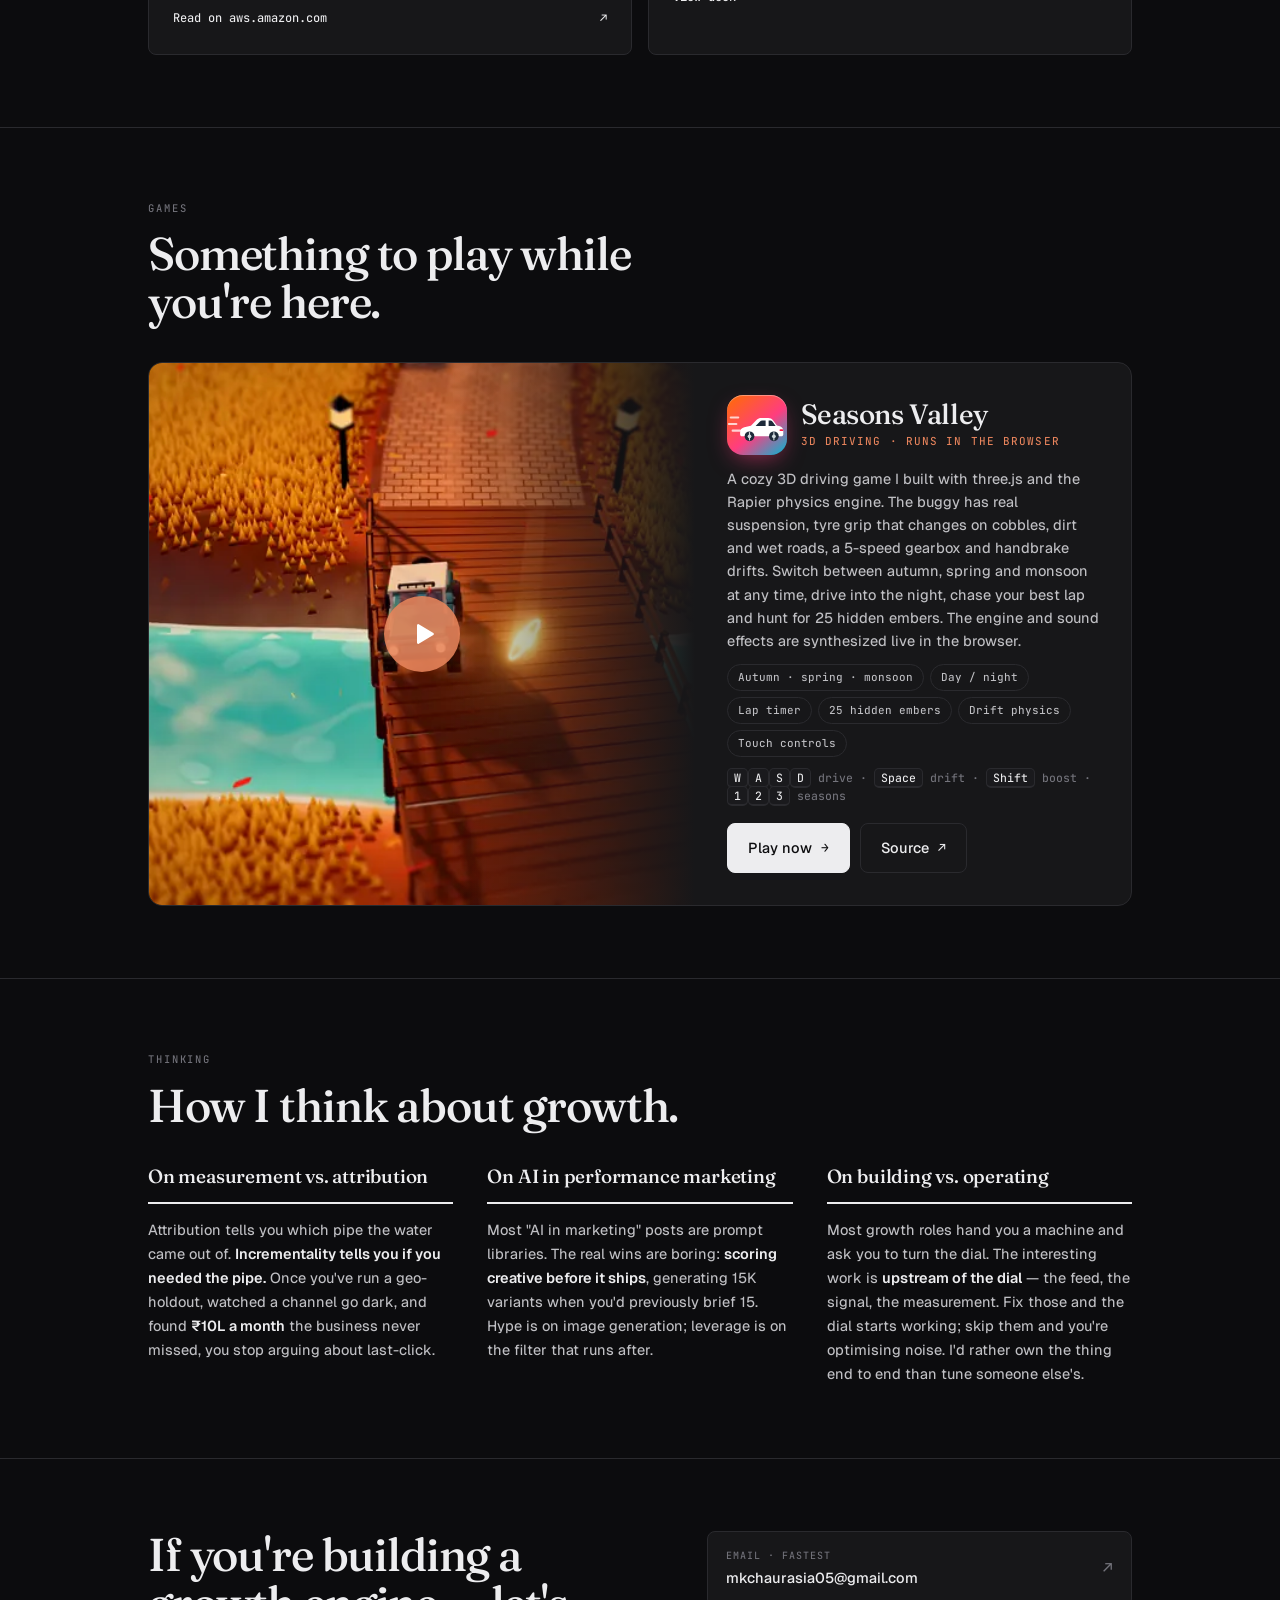
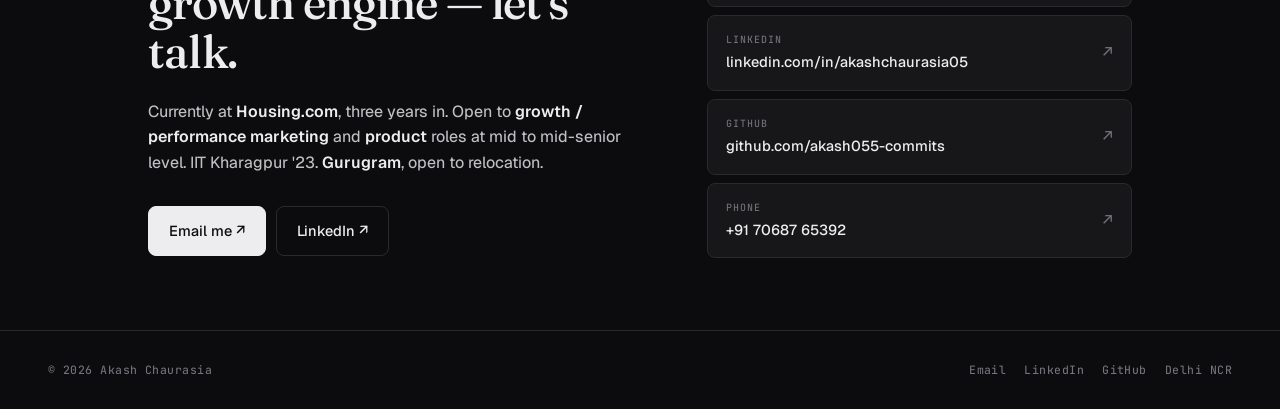
==== commit b25c1c5b: "Replace Velocity Rush with Seasons Valley in the Games section - games/seasons-valley/: production b" ====
--- a/index.html
+++ b/index.html
@@ -1025,16 +1025,16 @@
 
     <div class="games">
       <article class="game-card reveal">
-        <a class="game-cover" href="/games/velocity-rush/" aria-label="Play Velocity Rush">
+        <a class="game-cover" href="/games/seasons-valley/" aria-label="Play Seasons Valley">
           <picture>
-            <source srcset="photos/games/velocity-rush.webp" type="image/webp">
-            <img src="photos/games/velocity-rush.jpeg" alt="Velocity Rush — a sports car on the start line under a sunset sky" width="800" height="448" loading="lazy" decoding="async">
+            <source srcset="photos/games/seasons-valley.webp" type="image/webp">
+            <img src="photos/games/seasons-valley.jpeg" alt="Seasons Valley — a teal off-road buggy crossing a wooden bridge over a stream in golden autumn grass" width="800" height="450" loading="lazy" decoding="async">
           </picture>
           <span class="game-play" aria-hidden="true"><svg viewBox="0 0 24 24" fill="currentColor"><path d="M6 4.5v15a1 1 0 0 0 1.5.86l12.5-7.5a1 1 0 0 0 0-1.72L7.5 3.64A1 1 0 0 0 6 4.5z"/></svg></span>
         </a>
         <div class="game-info">
           <div class="game-head">
-            <a class="game-icon" href="/games/velocity-rush/" aria-label="Play Velocity Rush">
+            <a class="game-icon" href="/games/seasons-valley/" aria-label="Play Seasons Valley">
               <svg viewBox="0 0 64 64" aria-hidden="true">
                 <g class="lines" stroke="rgba(255,255,255,.75)" stroke-width="2.2" stroke-linecap="round">
                   <line x1="4" y1="24" x2="20" y2="24"/><line x1="2" y1="31" x2="16" y2="31"/><line x1="6" y1="38" x2="18" y2="38"/>
@@ -1049,15 +1049,15 @@
               </svg>
             </a>
             <div>
-              <h3>Velocity Rush</h3>
+              <h3>Seasons Valley</h3>
               <div class="sub">3D driving · runs in the browser</div>
             </div>
           </div>
-          <p>A 3D driving game I built with three.js and the Rapier physics engine. The car has real suspension, a gearbox, and handbrake drifts. Drive freely around an open world, race three laps against your own ghost, or take a toy car to the Playground island to knock over pins, score goals and hunt for hidden stars. Every sound is synthesized live in the browser, with no audio files.</p>
-          <div class="game-chips"><span>Toy playground</span><span>Free roam</span><span>Time trial + ghost</span><span>Drift scoring</span><span>Day / sunset / night</span><span>Gamepad &amp; touch</span></div>
-          <div class="game-keys"><kbd>W</kbd><kbd>A</kbd><kbd>S</kbd><kbd>D</kbd> drive · <kbd>Space</kbd> handbrake · <kbd>Shift</kbd> nitro</div>
+          <p>A cozy 3D driving game I built with three.js and the Rapier physics engine. The buggy has real suspension, tyre grip that changes on cobbles, dirt and wet roads, a 5-speed gearbox and handbrake drifts. Switch between autumn, spring and monsoon at any time, drive into the night, chase your best lap and hunt for 25 hidden embers. The engine and sound effects are synthesized live in the browser.</p>
+          <div class="game-chips"><span>Autumn · spring · monsoon</span><span>Day / night</span><span>Lap timer</span><span>25 hidden embers</span><span>Drift physics</span><span>Touch controls</span></div>
+          <div class="game-keys"><kbd>W</kbd><kbd>A</kbd><kbd>S</kbd><kbd>D</kbd> drive · <kbd>Space</kbd> drift · <kbd>Shift</kbd> boost · <kbd>1</kbd><kbd>2</kbd><kbd>3</kbd> seasons</div>
           <div class="game-actions">
-            <a class="btn" href="/games/velocity-rush/">Play now <span class="arr">→</span></a>
+            <a class="btn" href="/games/seasons-valley/">Play now <span class="arr">→</span></a>
             <a class="btn ghost" href="https://github.com/akash055-commits/car_game" target="_blank" rel="noopener">Source <span class="arr">↗</span></a>
           </div>
         </div>
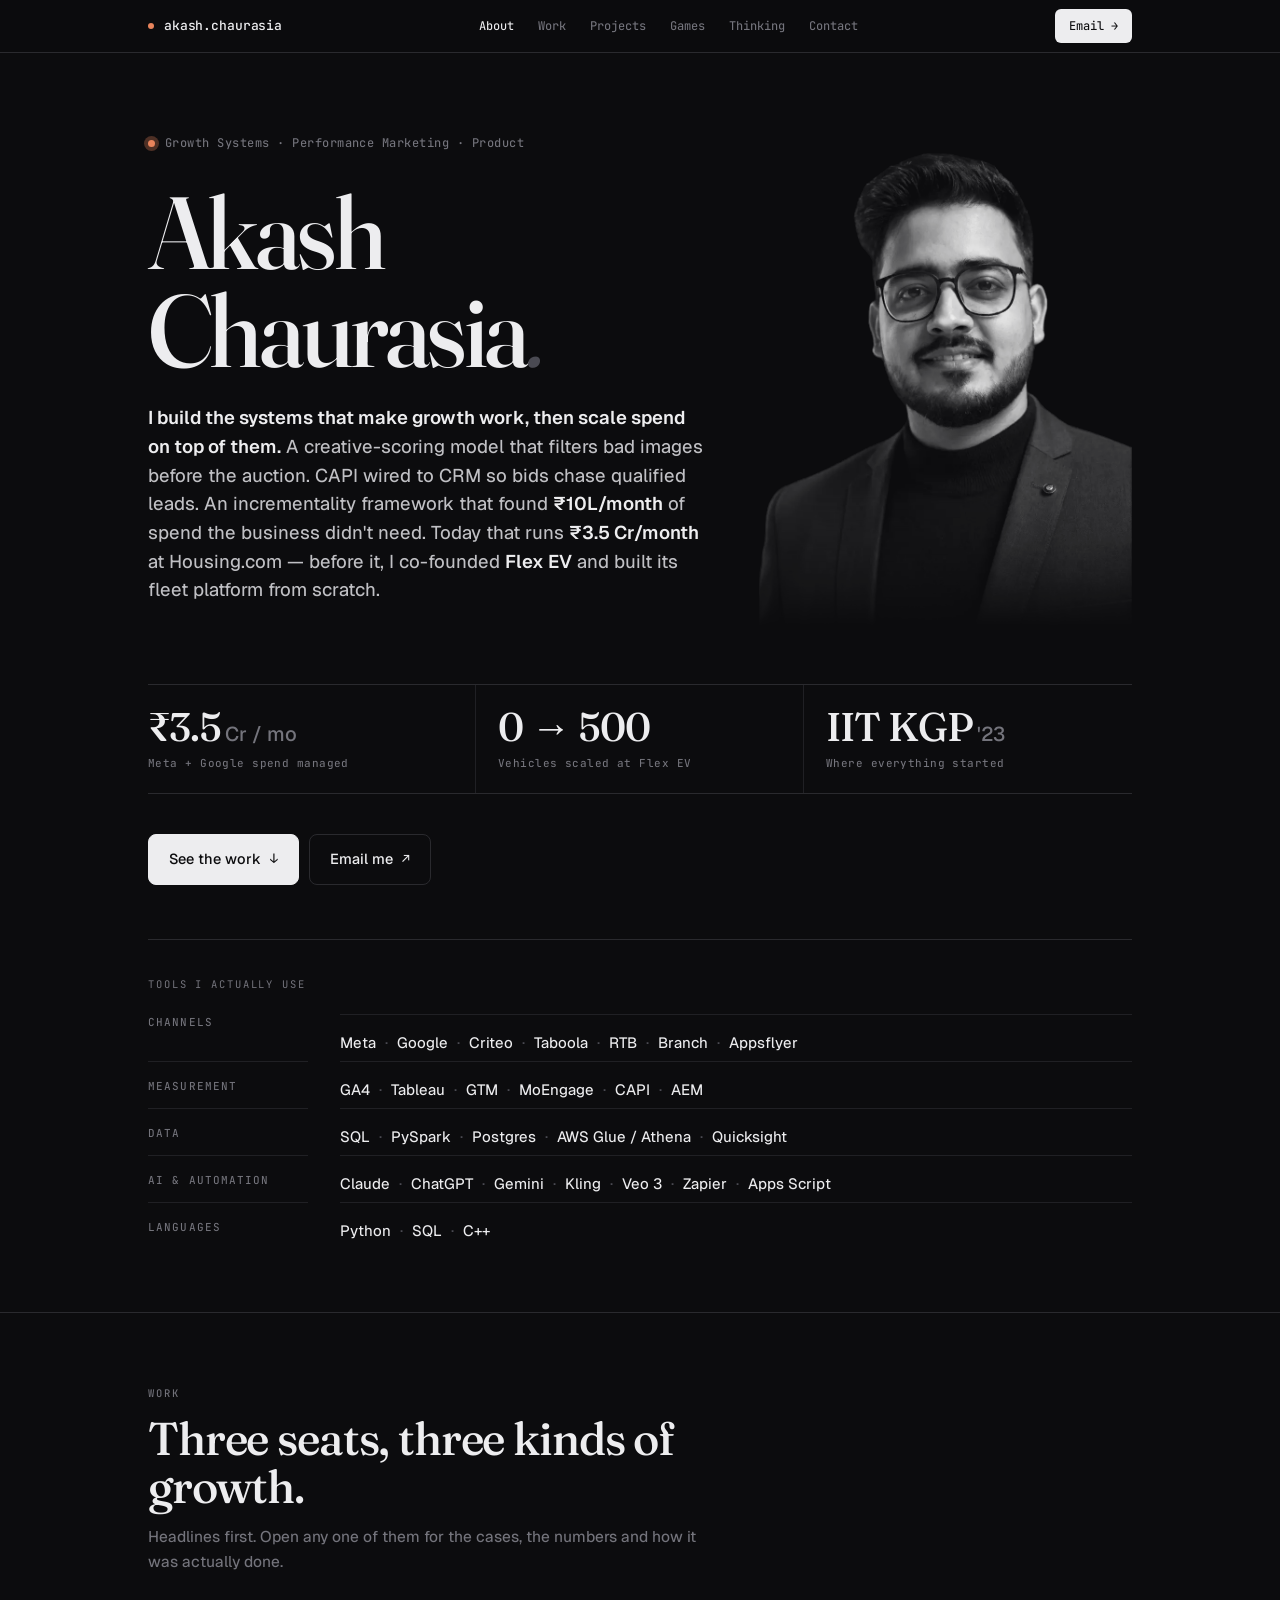
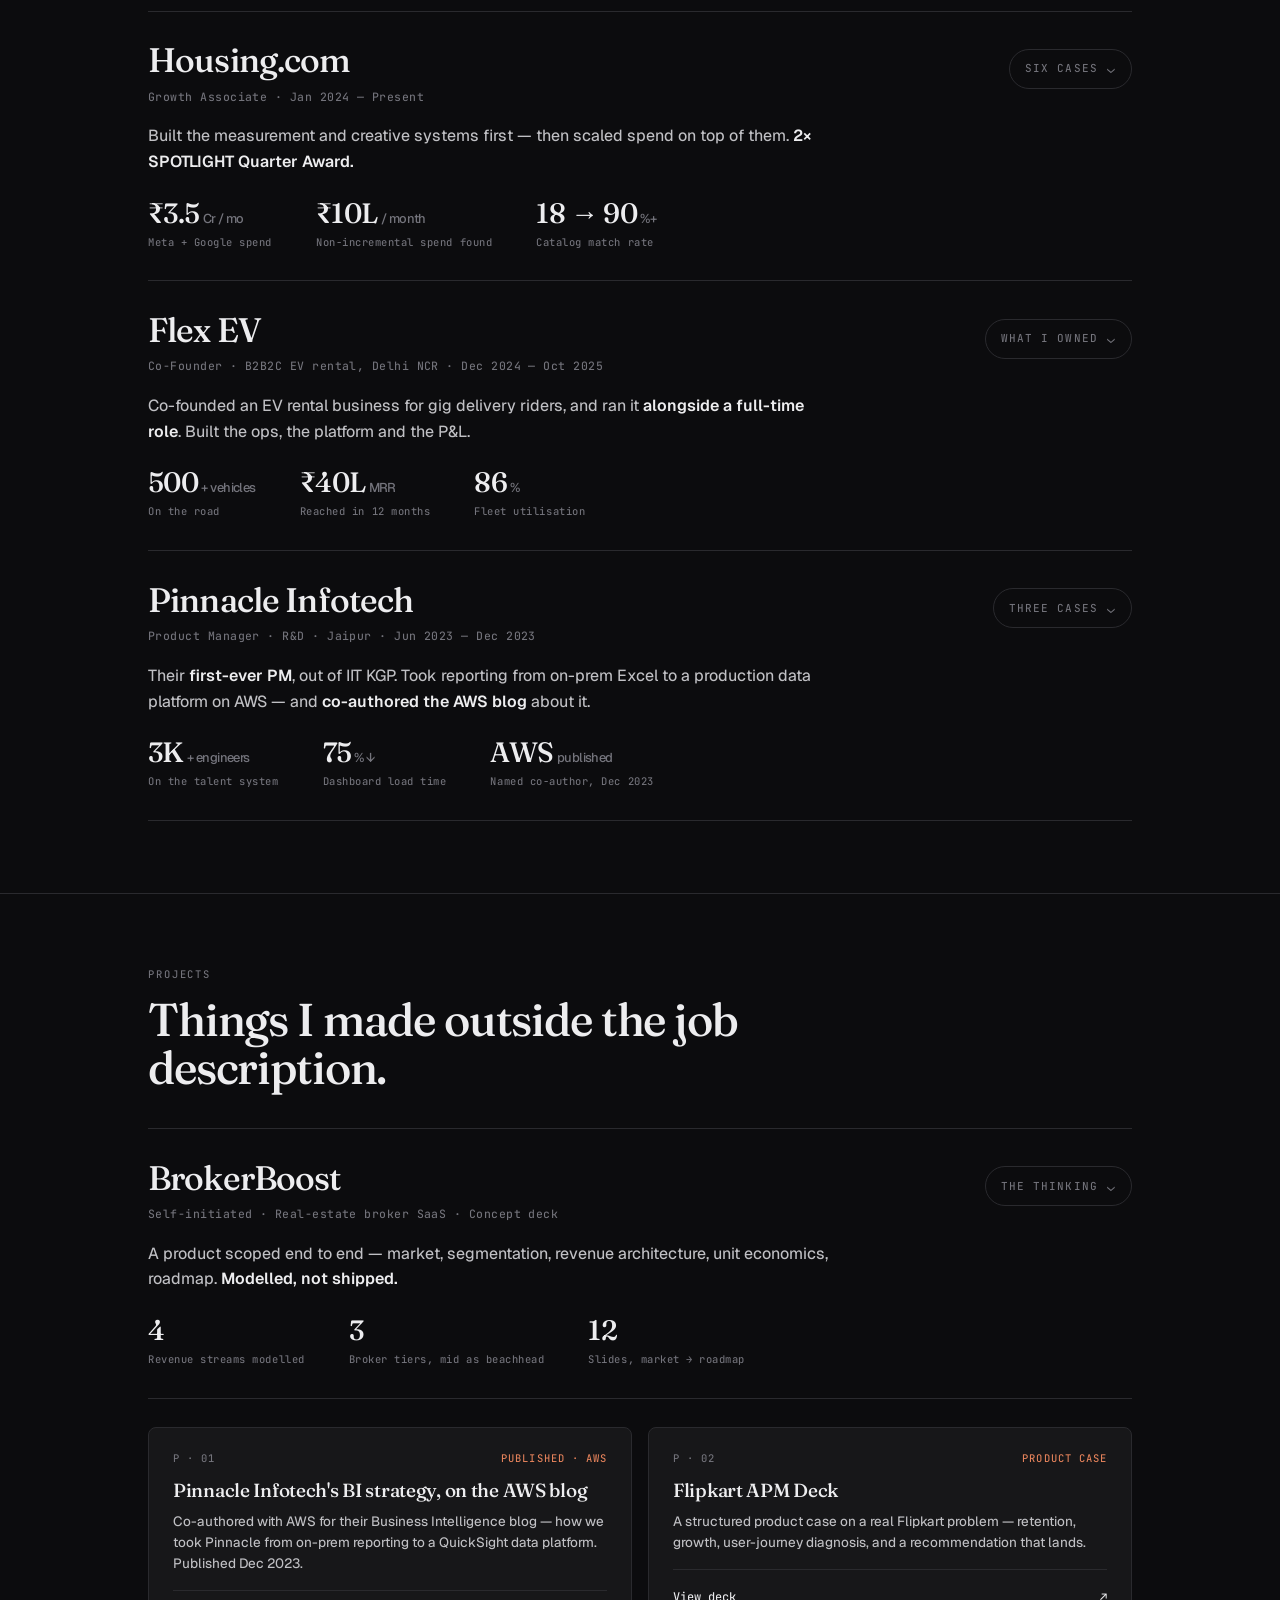
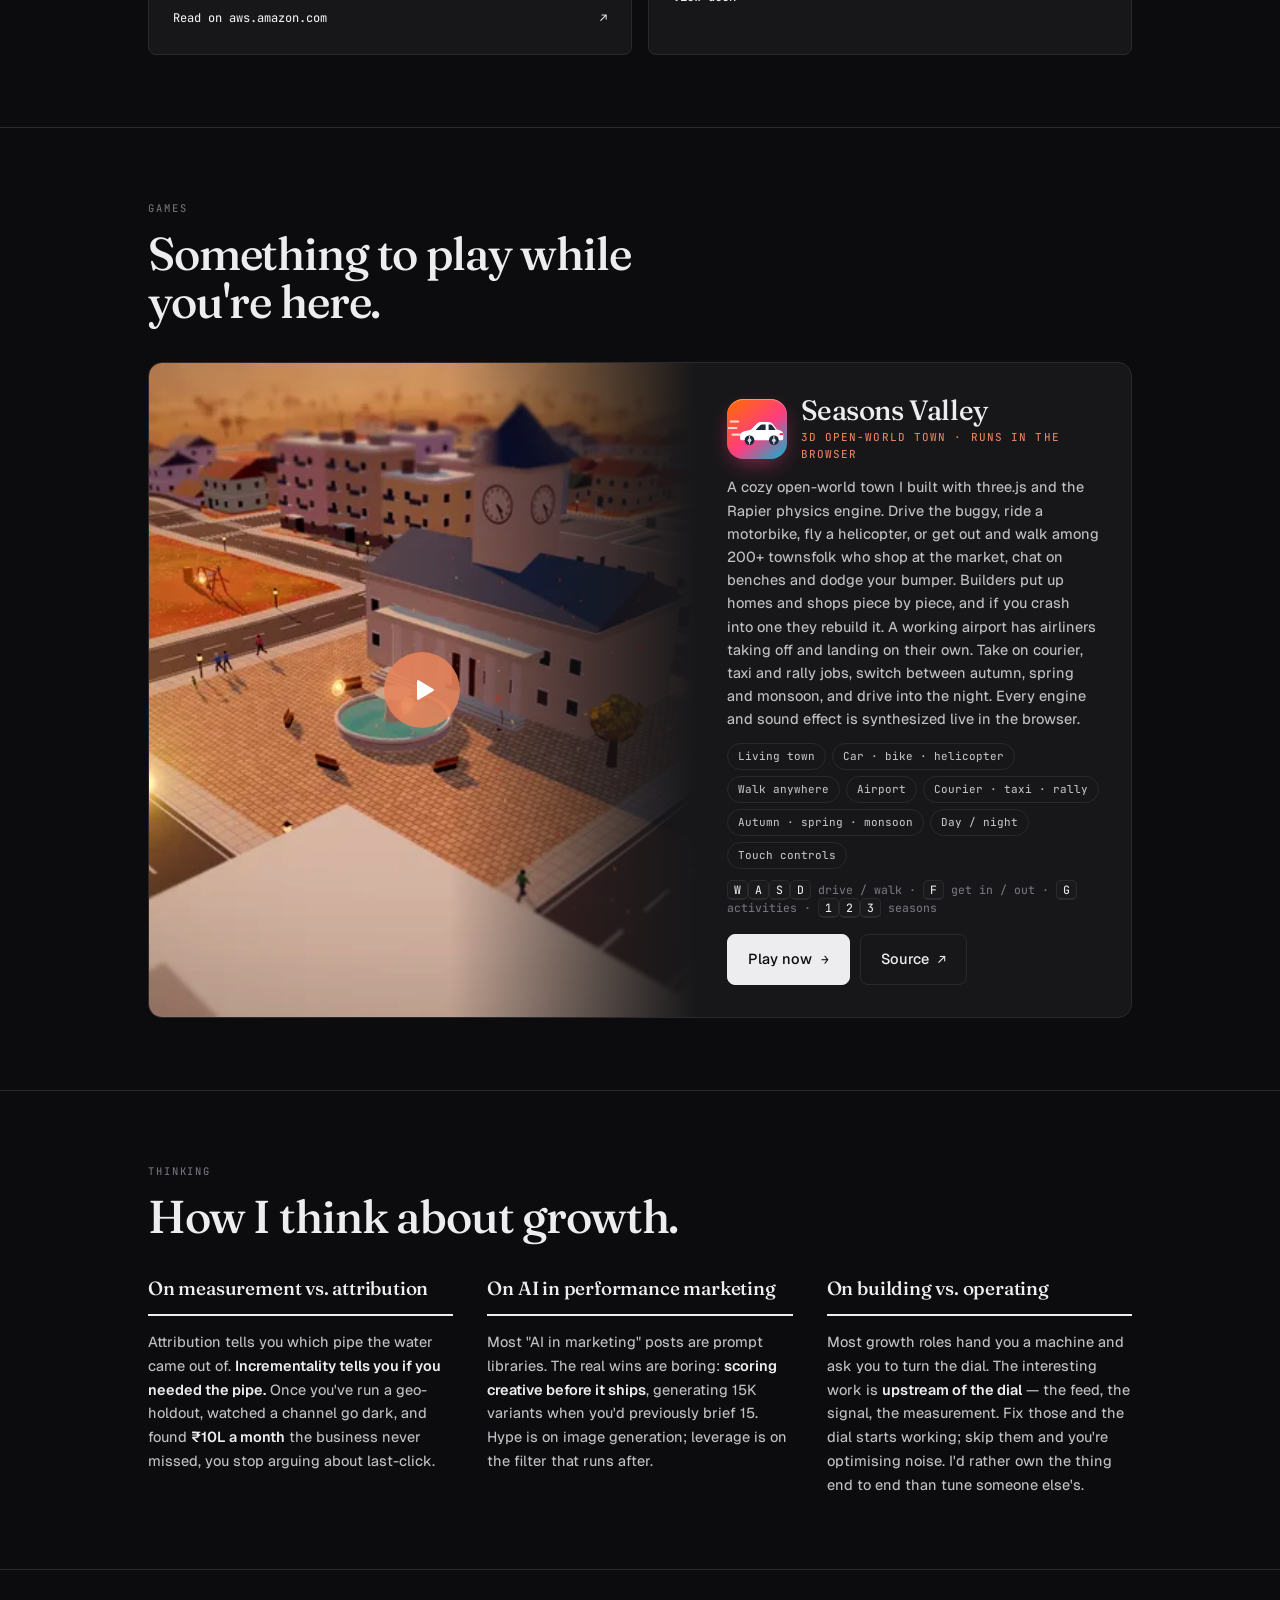
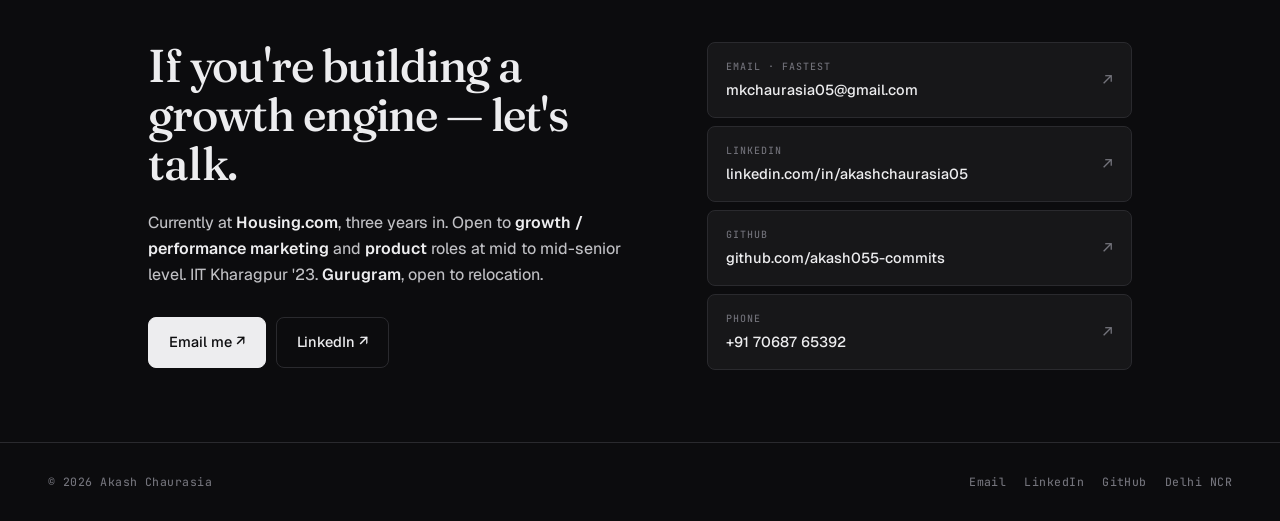
==== commit 2b05cf85: "Seasons Valley: publish the open-world town update New build of games/seasons-valley (town, townsfol" ====
--- a/index.html
+++ b/index.html
@@ -1028,7 +1028,7 @@
         <a class="game-cover" href="/games/seasons-valley/" aria-label="Play Seasons Valley">
           <picture>
             <source srcset="photos/games/seasons-valley.webp" type="image/webp">
-            <img src="photos/games/seasons-valley.jpeg" alt="Seasons Valley — a teal off-road buggy crossing a wooden bridge over a stream in golden autumn grass" width="800" height="450" loading="lazy" decoding="async">
+            <img src="photos/games/seasons-valley.jpeg" alt="Seasons Valley — a teal off-road buggy beside the town square, its clock tower and fountain, with townsfolk walking the autumn streets" width="800" height="450" loading="lazy" decoding="async">
           </picture>
           <span class="game-play" aria-hidden="true"><svg viewBox="0 0 24 24" fill="currentColor"><path d="M6 4.5v15a1 1 0 0 0 1.5.86l12.5-7.5a1 1 0 0 0 0-1.72L7.5 3.64A1 1 0 0 0 6 4.5z"/></svg></span>
         </a>
@@ -1050,12 +1050,12 @@
             </a>
             <div>
               <h3>Seasons Valley</h3>
-              <div class="sub">3D driving · runs in the browser</div>
+              <div class="sub">3D open-world town · runs in the browser</div>
             </div>
           </div>
-          <p>A cozy 3D driving game I built with three.js and the Rapier physics engine. The buggy has real suspension, tyre grip that changes on cobbles, dirt and wet roads, a 5-speed gearbox and handbrake drifts. Switch between autumn, spring and monsoon at any time, drive into the night, chase your best lap and hunt for 25 hidden embers. The engine and sound effects are synthesized live in the browser.</p>
-          <div class="game-chips"><span>Autumn · spring · monsoon</span><span>Day / night</span><span>Lap timer</span><span>25 hidden embers</span><span>Drift physics</span><span>Touch controls</span></div>
-          <div class="game-keys"><kbd>W</kbd><kbd>A</kbd><kbd>S</kbd><kbd>D</kbd> drive · <kbd>Space</kbd> drift · <kbd>Shift</kbd> boost · <kbd>1</kbd><kbd>2</kbd><kbd>3</kbd> seasons</div>
+          <p>A cozy open-world town I built with three.js and the Rapier physics engine. Drive the buggy, ride a motorbike, fly a helicopter, or get out and walk among 200+ townsfolk who shop at the market, chat on benches and dodge your bumper. Builders put up homes and shops piece by piece, and if you crash into one they rebuild it. A working airport has airliners taking off and landing on their own. Take on courier, taxi and rally jobs, switch between autumn, spring and monsoon, and drive into the night. Every engine and sound effect is synthesized live in the browser.</p>
+          <div class="game-chips"><span>Living town</span><span>Car · bike · helicopter</span><span>Walk anywhere</span><span>Airport</span><span>Courier · taxi · rally</span><span>Autumn · spring · monsoon</span><span>Day / night</span><span>Touch controls</span></div>
+          <div class="game-keys"><kbd>W</kbd><kbd>A</kbd><kbd>S</kbd><kbd>D</kbd> drive / walk · <kbd>F</kbd> get in / out · <kbd>G</kbd> activities · <kbd>1</kbd><kbd>2</kbd><kbd>3</kbd> seasons</div>
           <div class="game-actions">
             <a class="btn" href="/games/seasons-valley/">Play now <span class="arr">→</span></a>
             <a class="btn ghost" href="https://github.com/akash055-commits/car_game" target="_blank" rel="noopener">Source <span class="arr">↗</span></a>
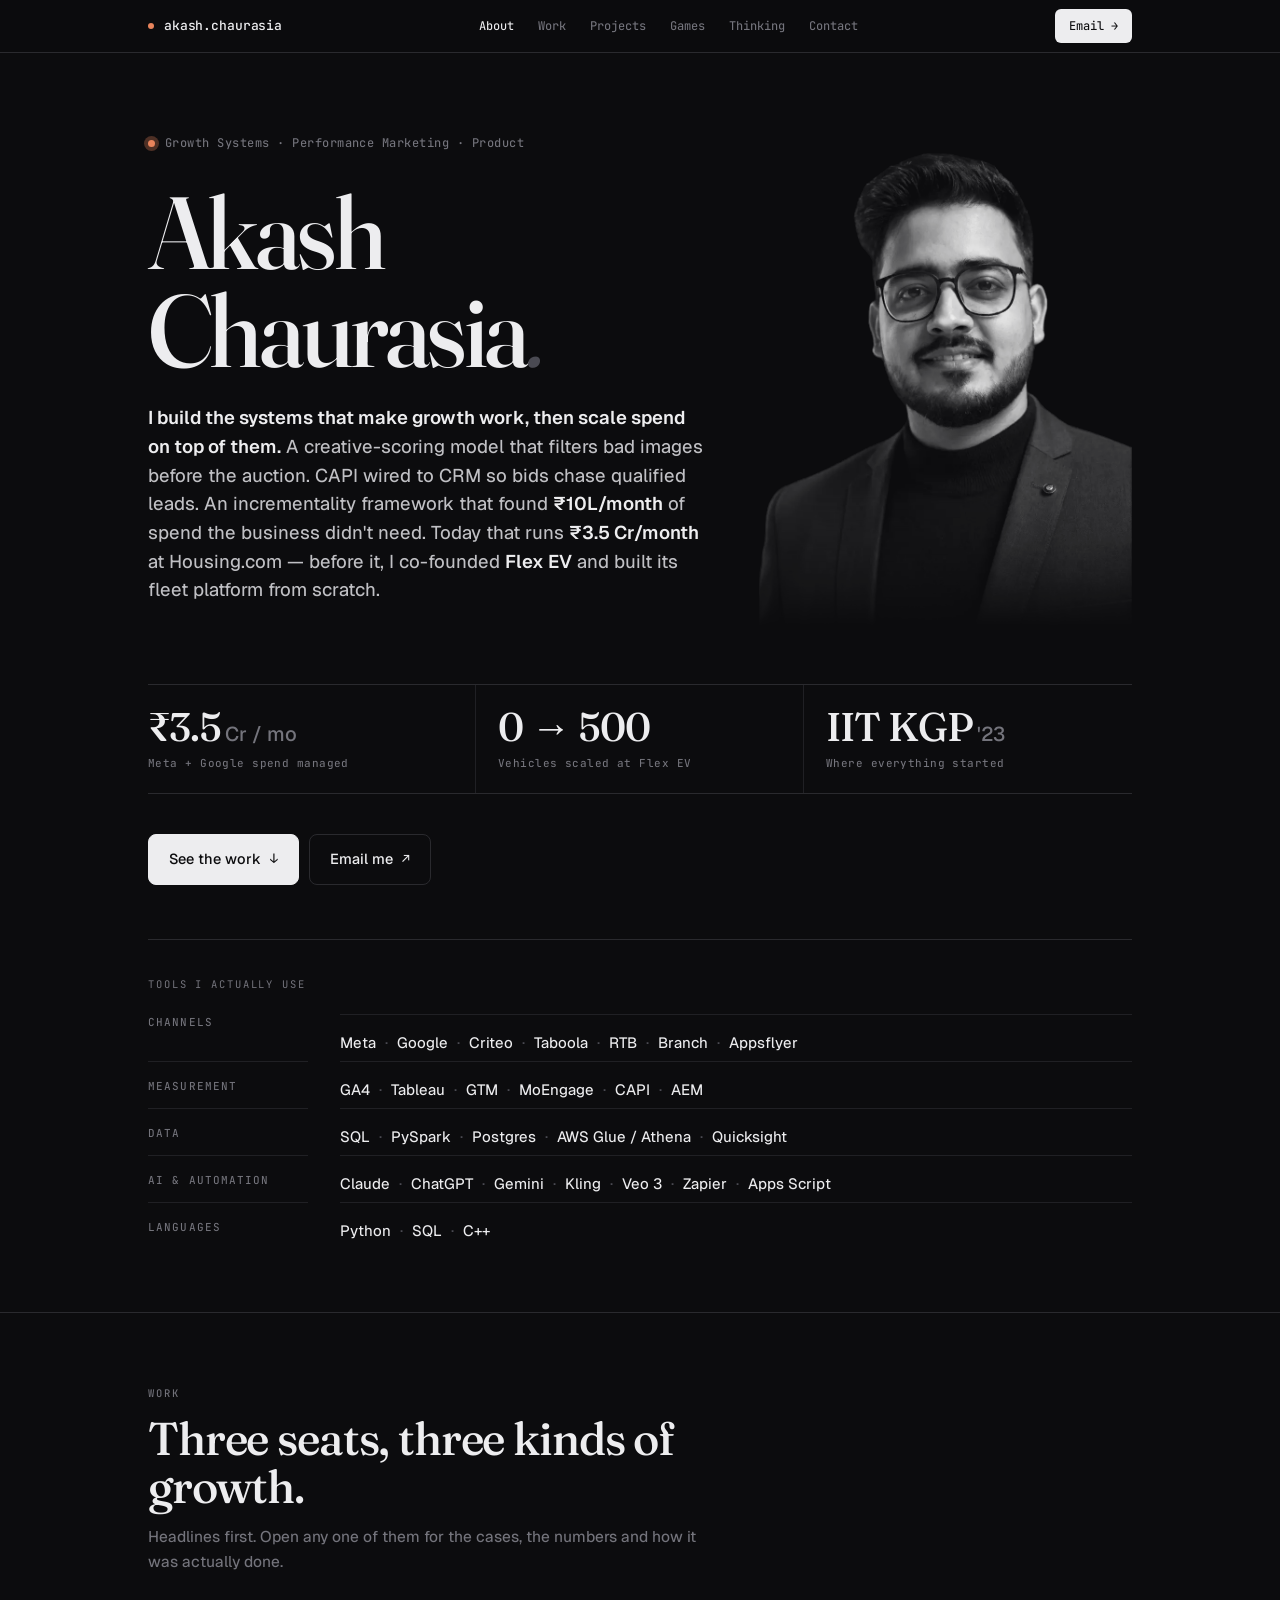
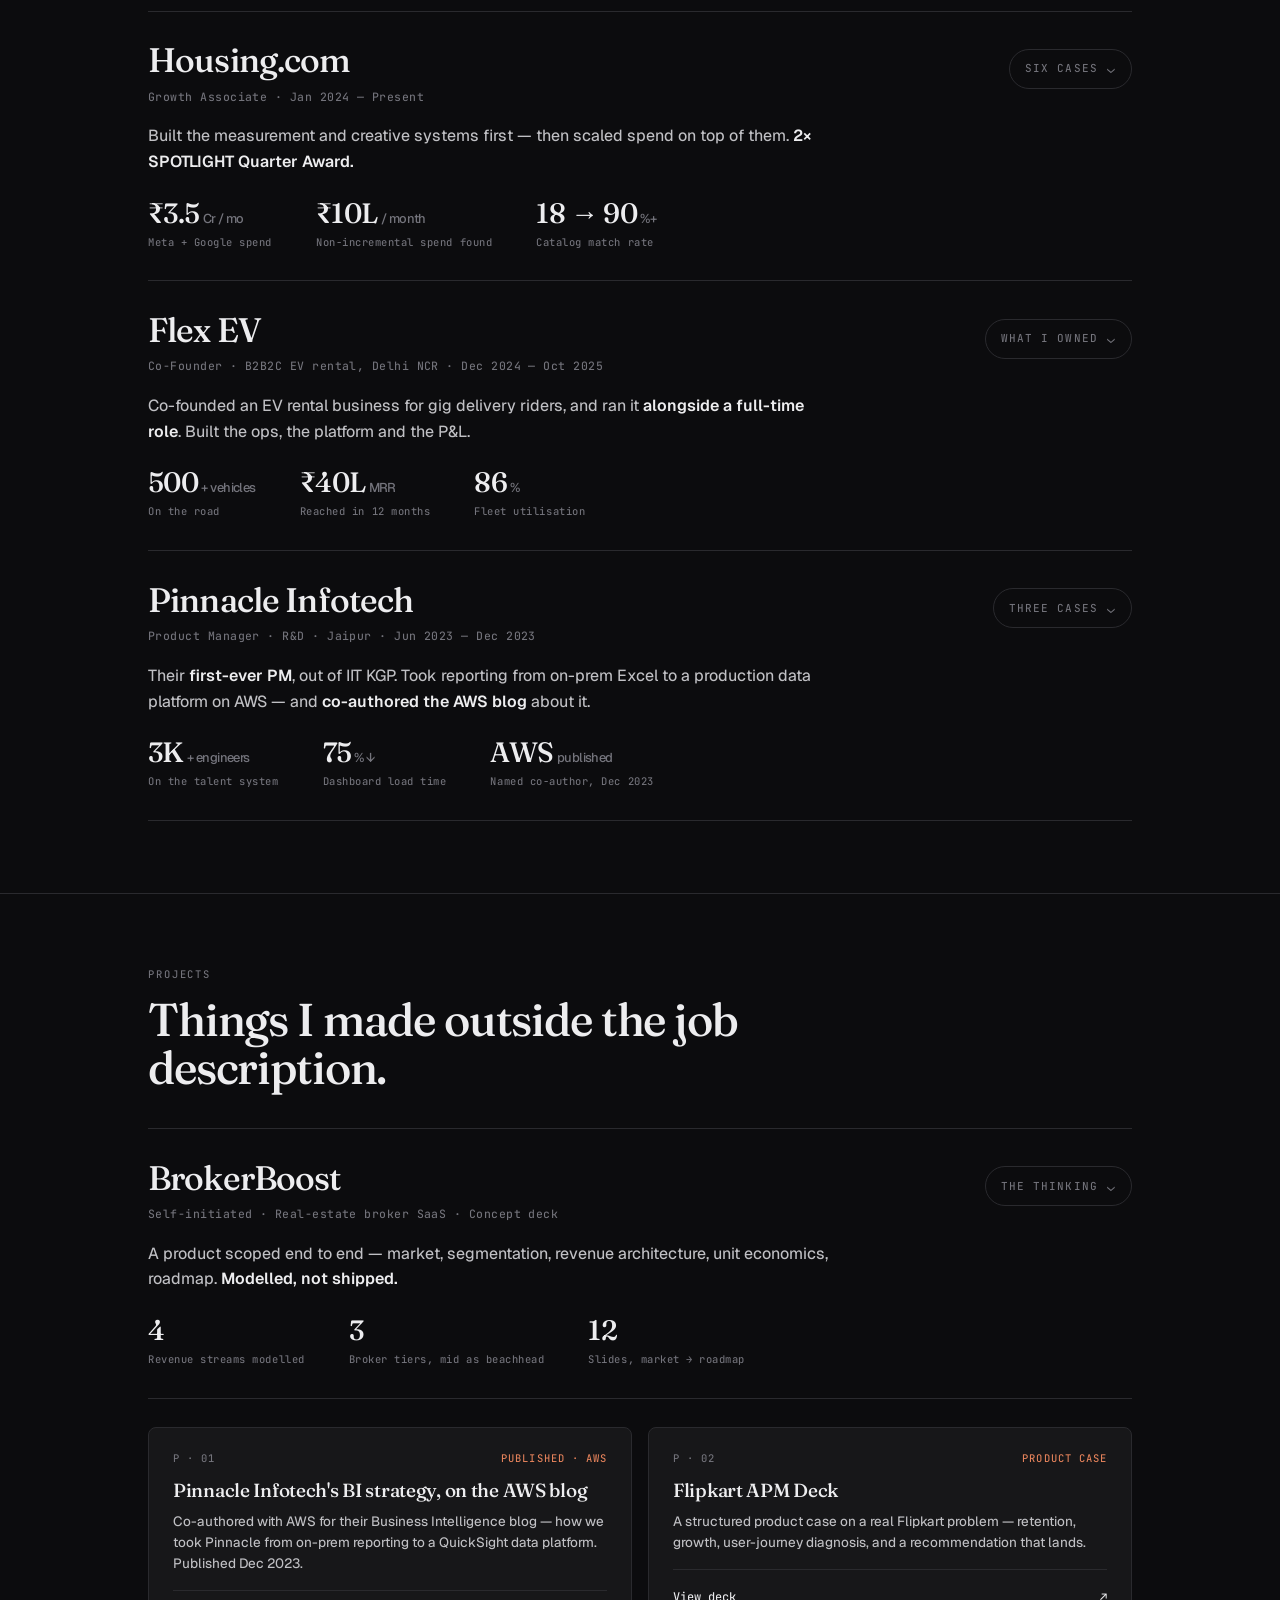
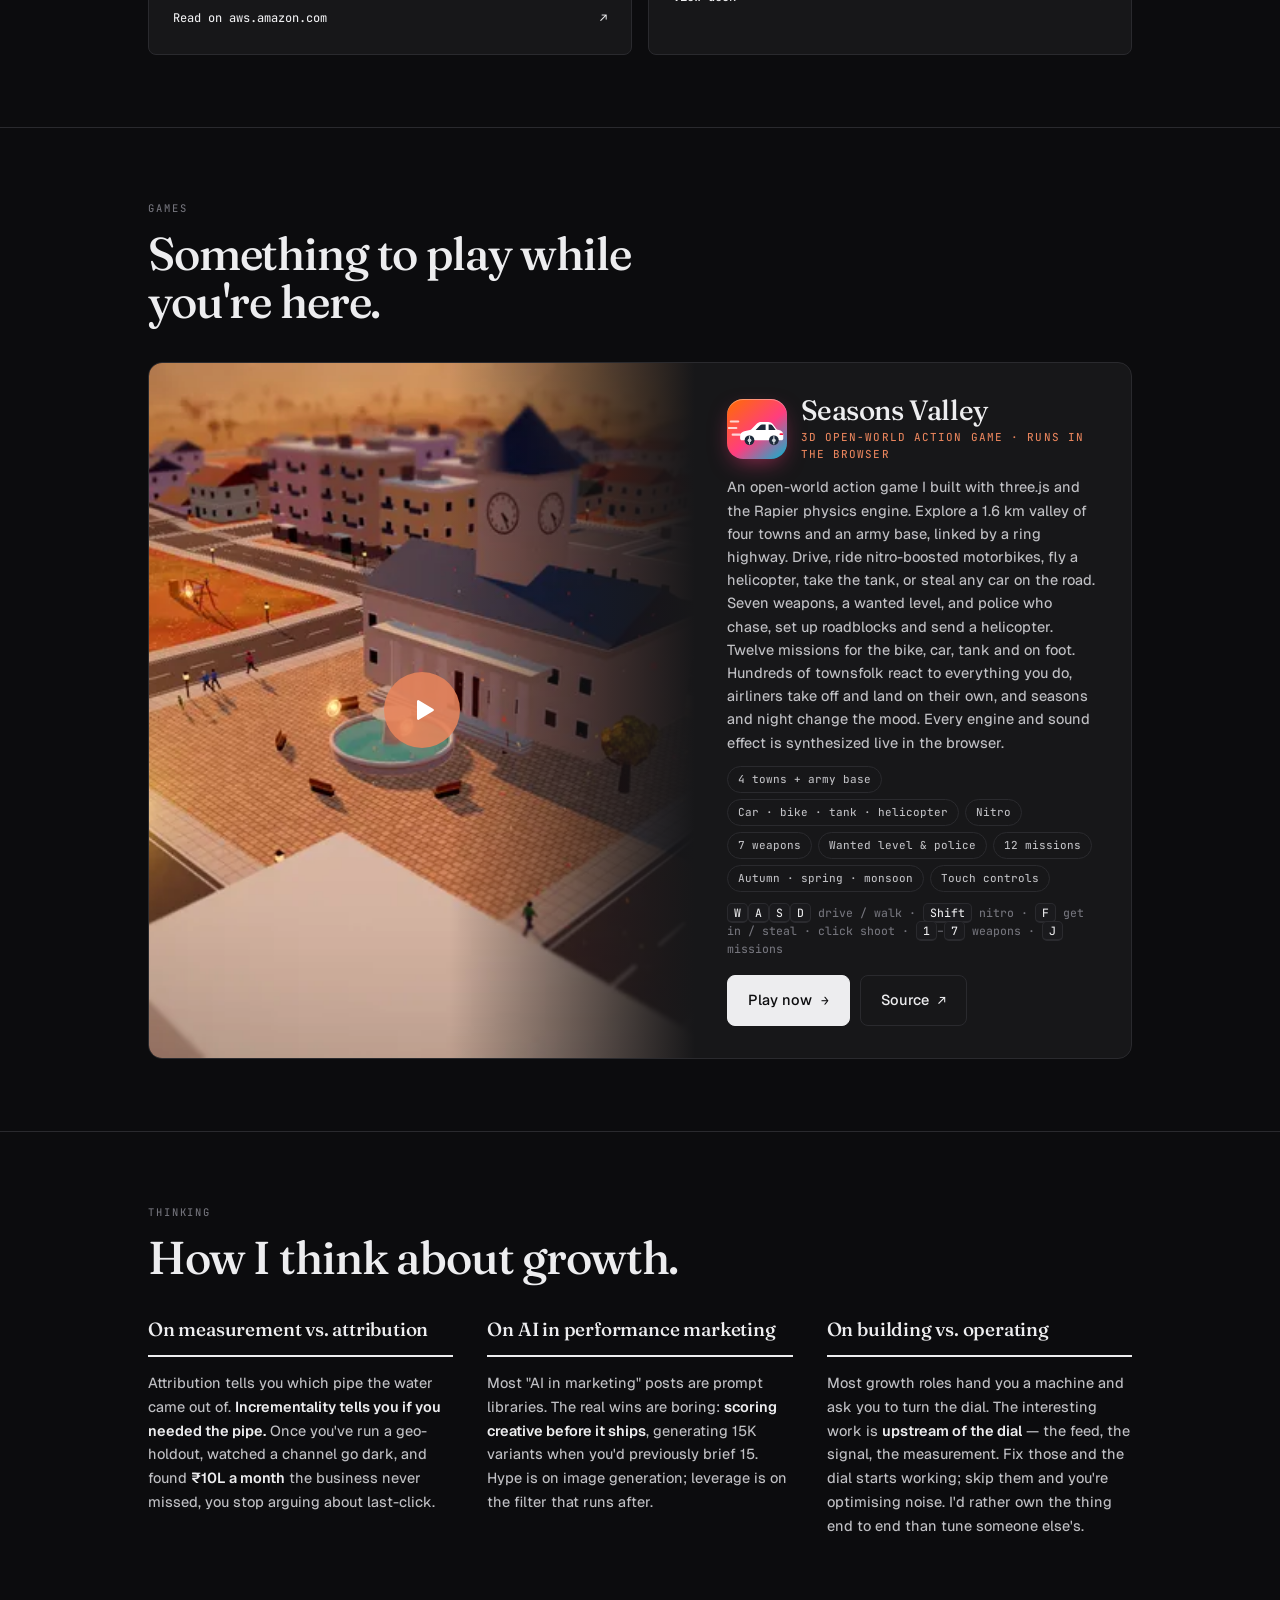
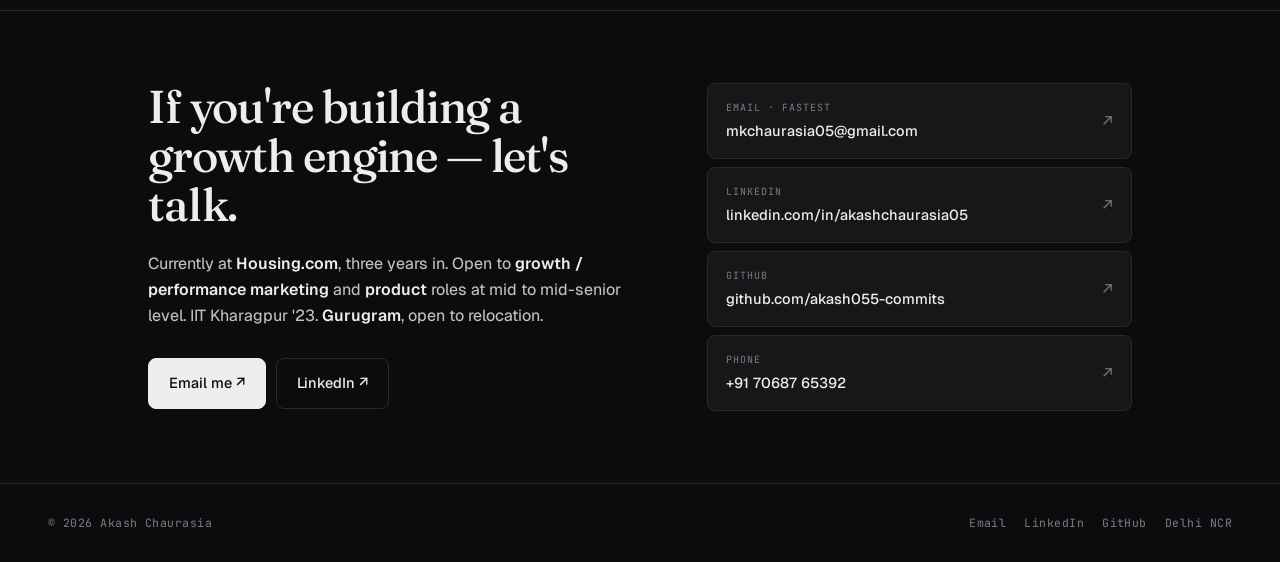
==== commit e65f03b1: "Seasons Valley: publish the open-world action update - New production build of car_game (merged PR #" ====
--- a/index.html
+++ b/index.html
@@ -1050,12 +1050,12 @@
             </a>
             <div>
               <h3>Seasons Valley</h3>
-              <div class="sub">3D open-world town · runs in the browser</div>
+              <div class="sub">3D open-world action game · runs in the browser</div>
             </div>
           </div>
-          <p>A cozy open-world town I built with three.js and the Rapier physics engine. Drive the buggy, ride a motorbike, fly a helicopter, or get out and walk among 200+ townsfolk who shop at the market, chat on benches and dodge your bumper. Builders put up homes and shops piece by piece, and if you crash into one they rebuild it. A working airport has airliners taking off and landing on their own. Take on courier, taxi and rally jobs, switch between autumn, spring and monsoon, and drive into the night. Every engine and sound effect is synthesized live in the browser.</p>
-          <div class="game-chips"><span>Living town</span><span>Car · bike · helicopter</span><span>Walk anywhere</span><span>Airport</span><span>Courier · taxi · rally</span><span>Autumn · spring · monsoon</span><span>Day / night</span><span>Touch controls</span></div>
-          <div class="game-keys"><kbd>W</kbd><kbd>A</kbd><kbd>S</kbd><kbd>D</kbd> drive / walk · <kbd>F</kbd> get in / out · <kbd>G</kbd> activities · <kbd>1</kbd><kbd>2</kbd><kbd>3</kbd> seasons</div>
+          <p>An open-world action game I built with three.js and the Rapier physics engine. Explore a 1.6 km valley of four towns and an army base, linked by a ring highway. Drive, ride nitro-boosted motorbikes, fly a helicopter, take the tank, or steal any car on the road. Seven weapons, a wanted level, and police who chase, set up roadblocks and send a helicopter. Twelve missions for the bike, car, tank and on foot. Hundreds of townsfolk react to everything you do, airliners take off and land on their own, and seasons and night change the mood. Every engine and sound effect is synthesized live in the browser.</p>
+          <div class="game-chips"><span>4 towns + army base</span><span>Car · bike · tank · helicopter</span><span>Nitro</span><span>7 weapons</span><span>Wanted level &amp; police</span><span>12 missions</span><span>Autumn · spring · monsoon</span><span>Touch controls</span></div>
+          <div class="game-keys"><kbd>W</kbd><kbd>A</kbd><kbd>S</kbd><kbd>D</kbd> drive / walk · <kbd>Shift</kbd> nitro · <kbd>F</kbd> get in / steal · click shoot · <kbd>1</kbd>–<kbd>7</kbd> weapons · <kbd>J</kbd> missions</div>
           <div class="game-actions">
             <a class="btn" href="/games/seasons-valley/">Play now <span class="arr">→</span></a>
             <a class="btn ghost" href="https://github.com/akash055-commits/car_game" target="_blank" rel="noopener">Source <span class="arr">↗</span></a>
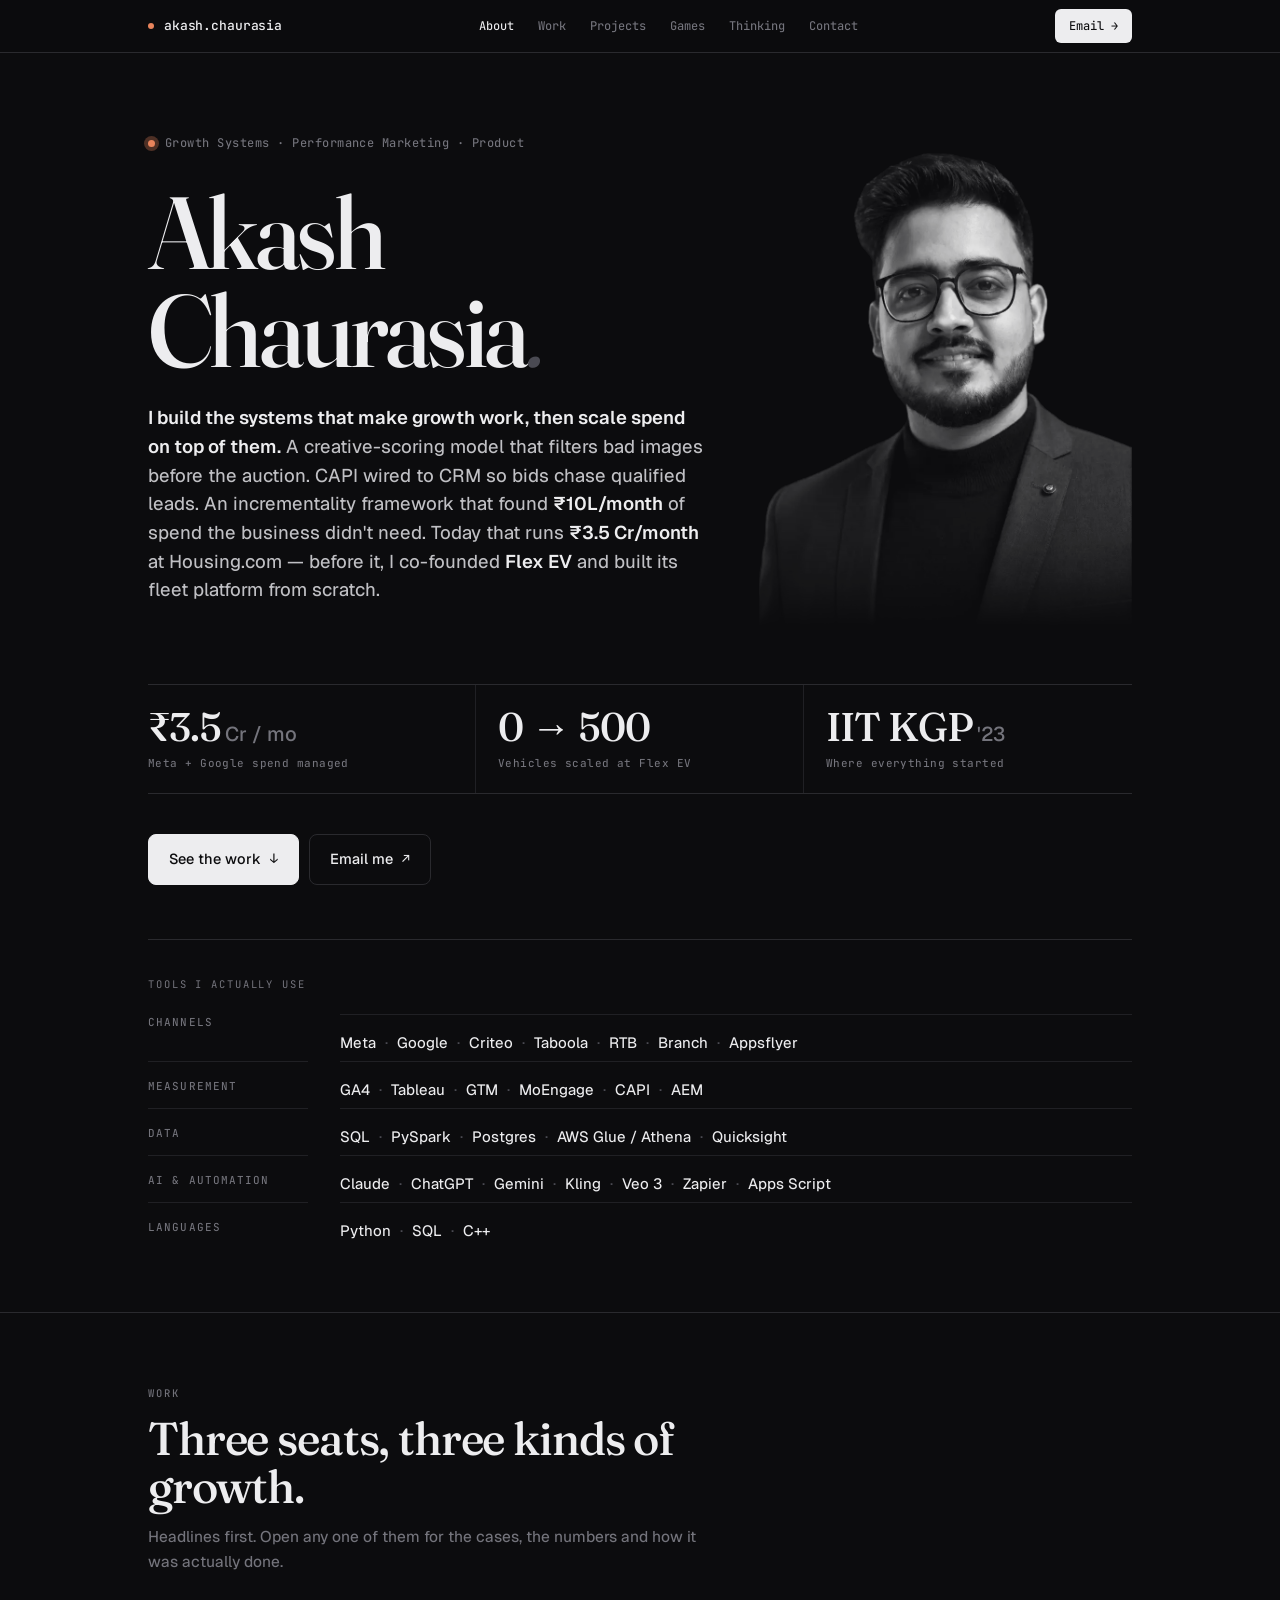
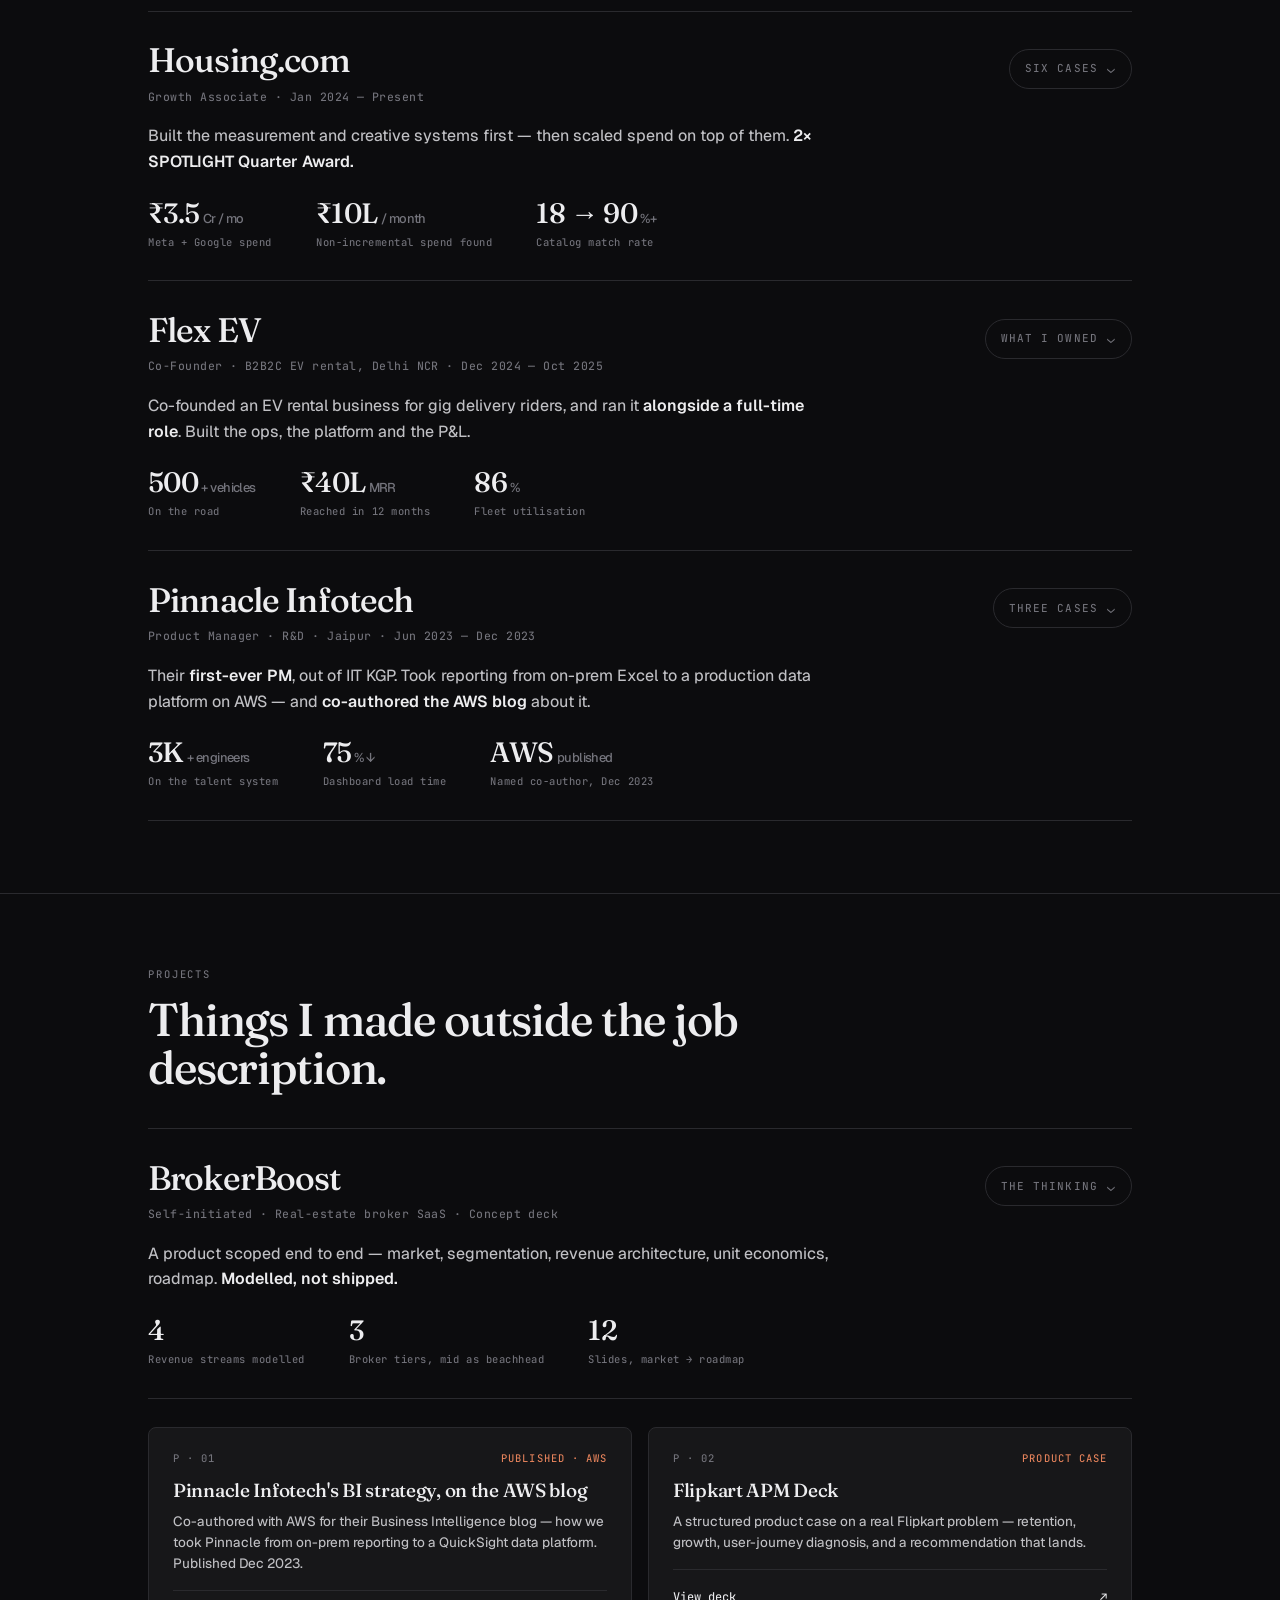
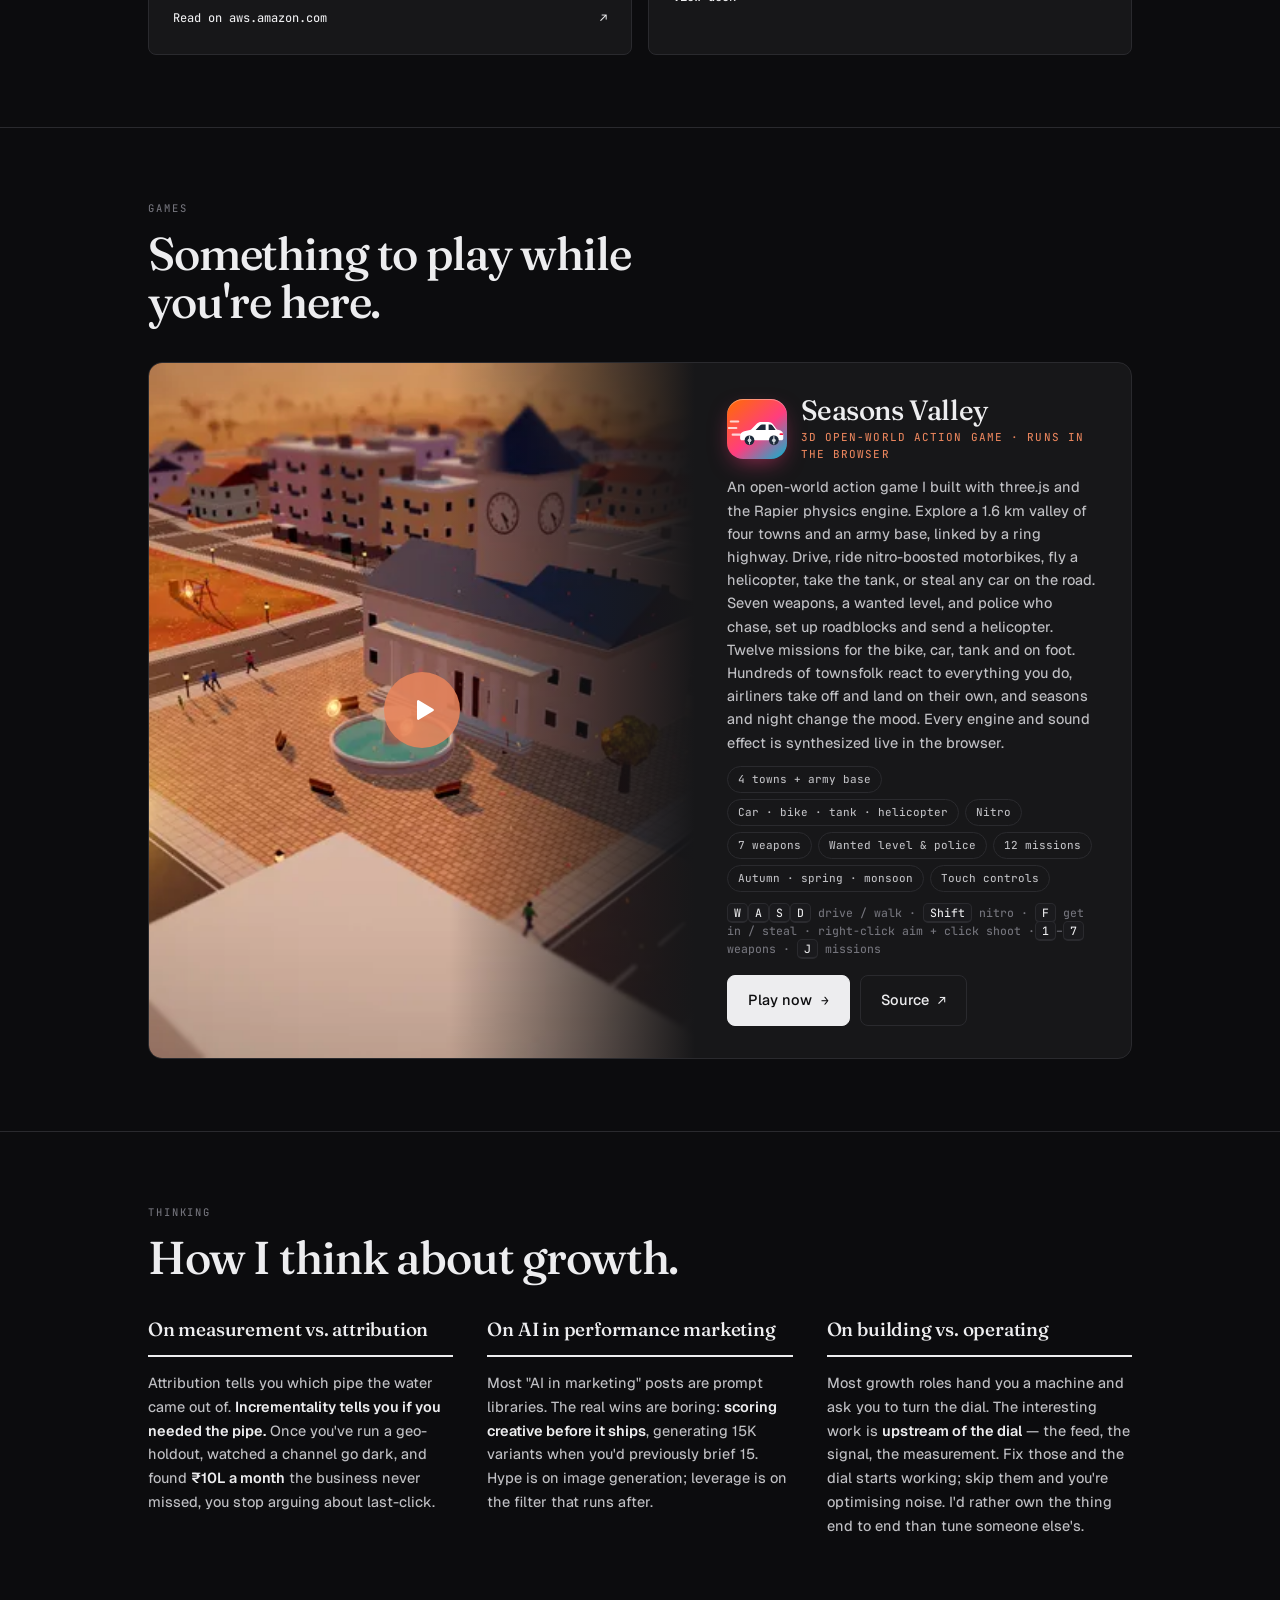
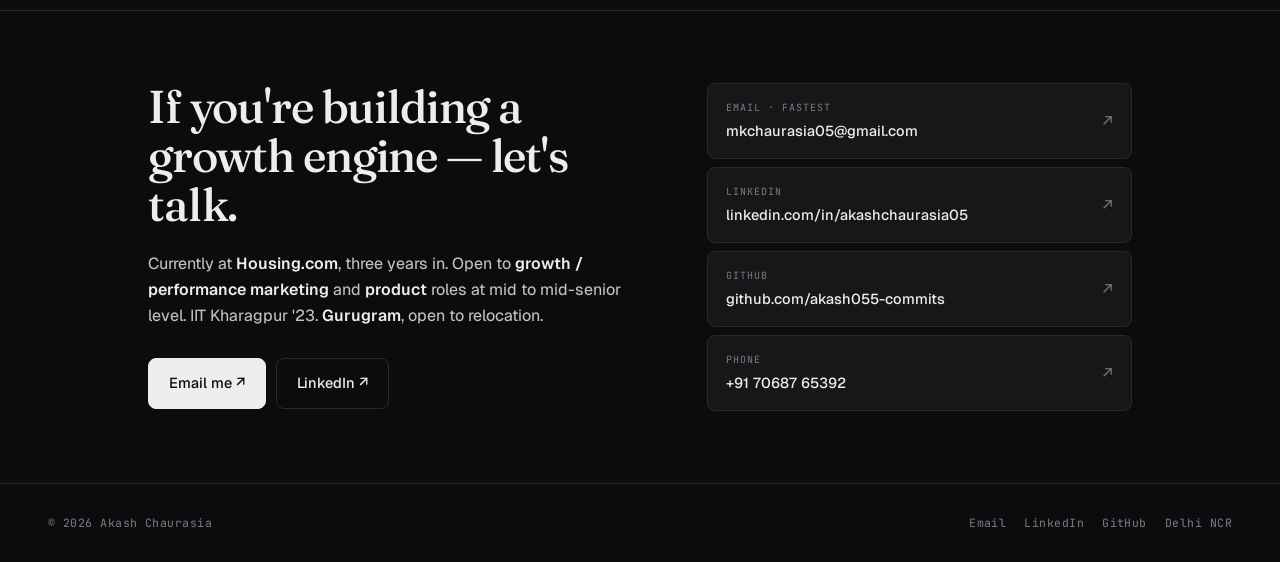
==== commit 4973e3e5: "Seasons Valley: fix camera shake and accidental gunshots New build of car_game (merged PR #7): resti" ====
--- a/index.html
+++ b/index.html
@@ -1055,7 +1055,7 @@
           </div>
           <p>An open-world action game I built with three.js and the Rapier physics engine. Explore a 1.6 km valley of four towns and an army base, linked by a ring highway. Drive, ride nitro-boosted motorbikes, fly a helicopter, take the tank, or steal any car on the road. Seven weapons, a wanted level, and police who chase, set up roadblocks and send a helicopter. Twelve missions for the bike, car, tank and on foot. Hundreds of townsfolk react to everything you do, airliners take off and land on their own, and seasons and night change the mood. Every engine and sound effect is synthesized live in the browser.</p>
           <div class="game-chips"><span>4 towns + army base</span><span>Car · bike · tank · helicopter</span><span>Nitro</span><span>7 weapons</span><span>Wanted level &amp; police</span><span>12 missions</span><span>Autumn · spring · monsoon</span><span>Touch controls</span></div>
-          <div class="game-keys"><kbd>W</kbd><kbd>A</kbd><kbd>S</kbd><kbd>D</kbd> drive / walk · <kbd>Shift</kbd> nitro · <kbd>F</kbd> get in / steal · click shoot · <kbd>1</kbd>–<kbd>7</kbd> weapons · <kbd>J</kbd> missions</div>
+          <div class="game-keys"><kbd>W</kbd><kbd>A</kbd><kbd>S</kbd><kbd>D</kbd> drive / walk · <kbd>Shift</kbd> nitro · <kbd>F</kbd> get in / steal · right-click aim + click shoot ·<kbd>1</kbd>–<kbd>7</kbd> weapons · <kbd>J</kbd> missions</div>
           <div class="game-actions">
             <a class="btn" href="/games/seasons-valley/">Play now <span class="arr">→</span></a>
             <a class="btn ghost" href="https://github.com/akash055-commits/car_game" target="_blank" rel="noopener">Source <span class="arr">↗</span></a>
